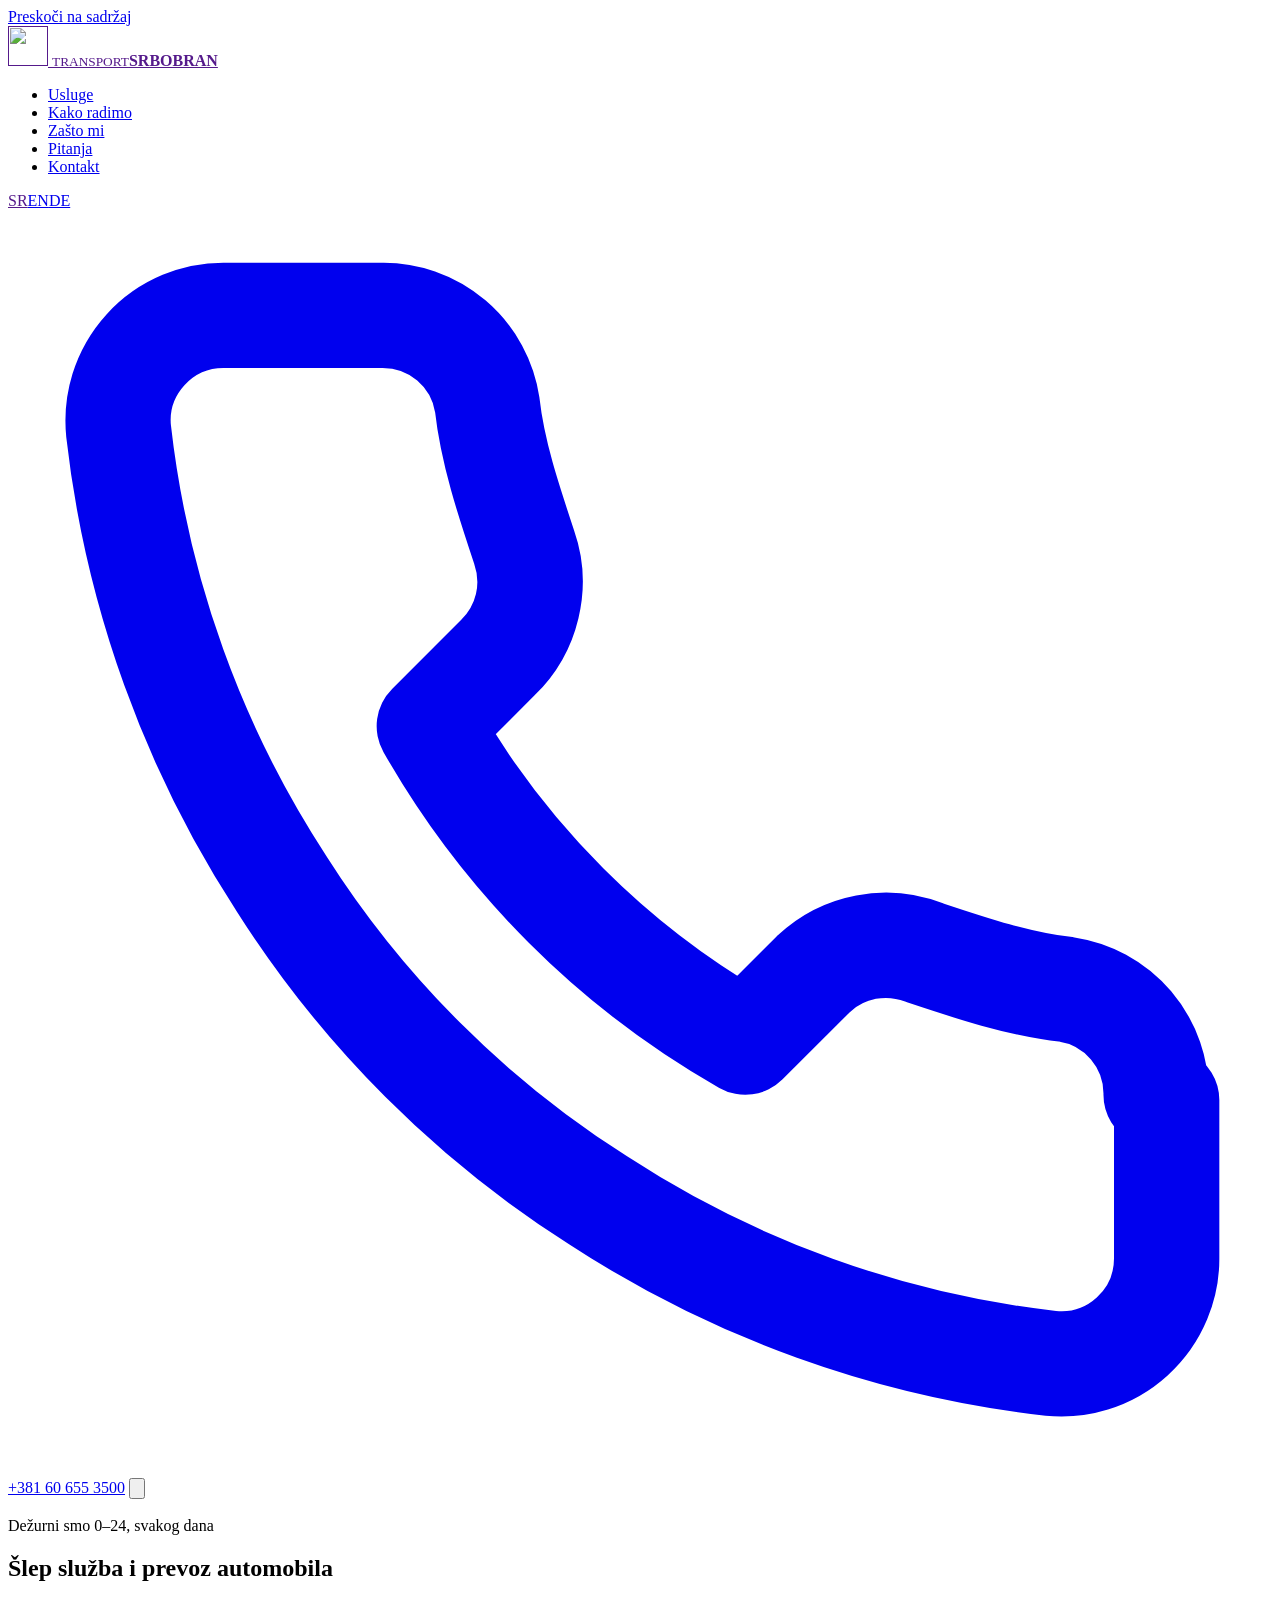
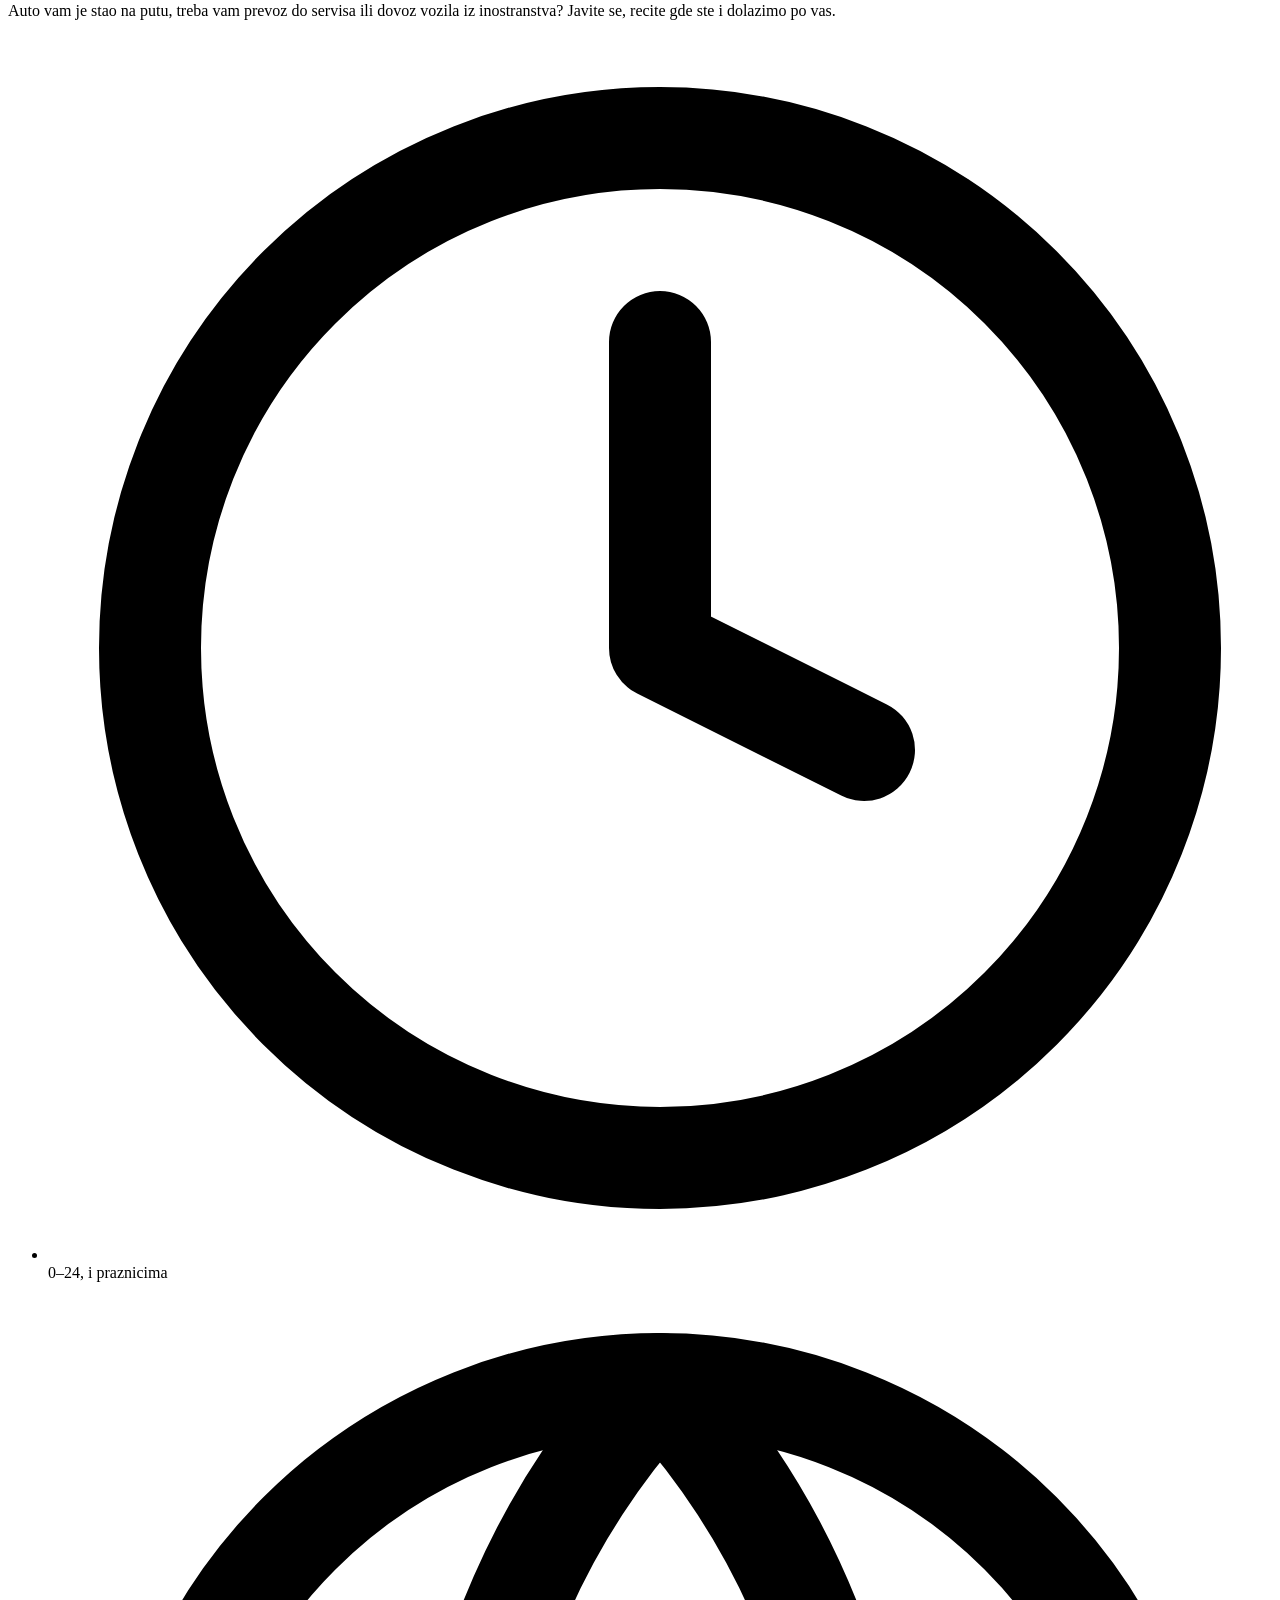
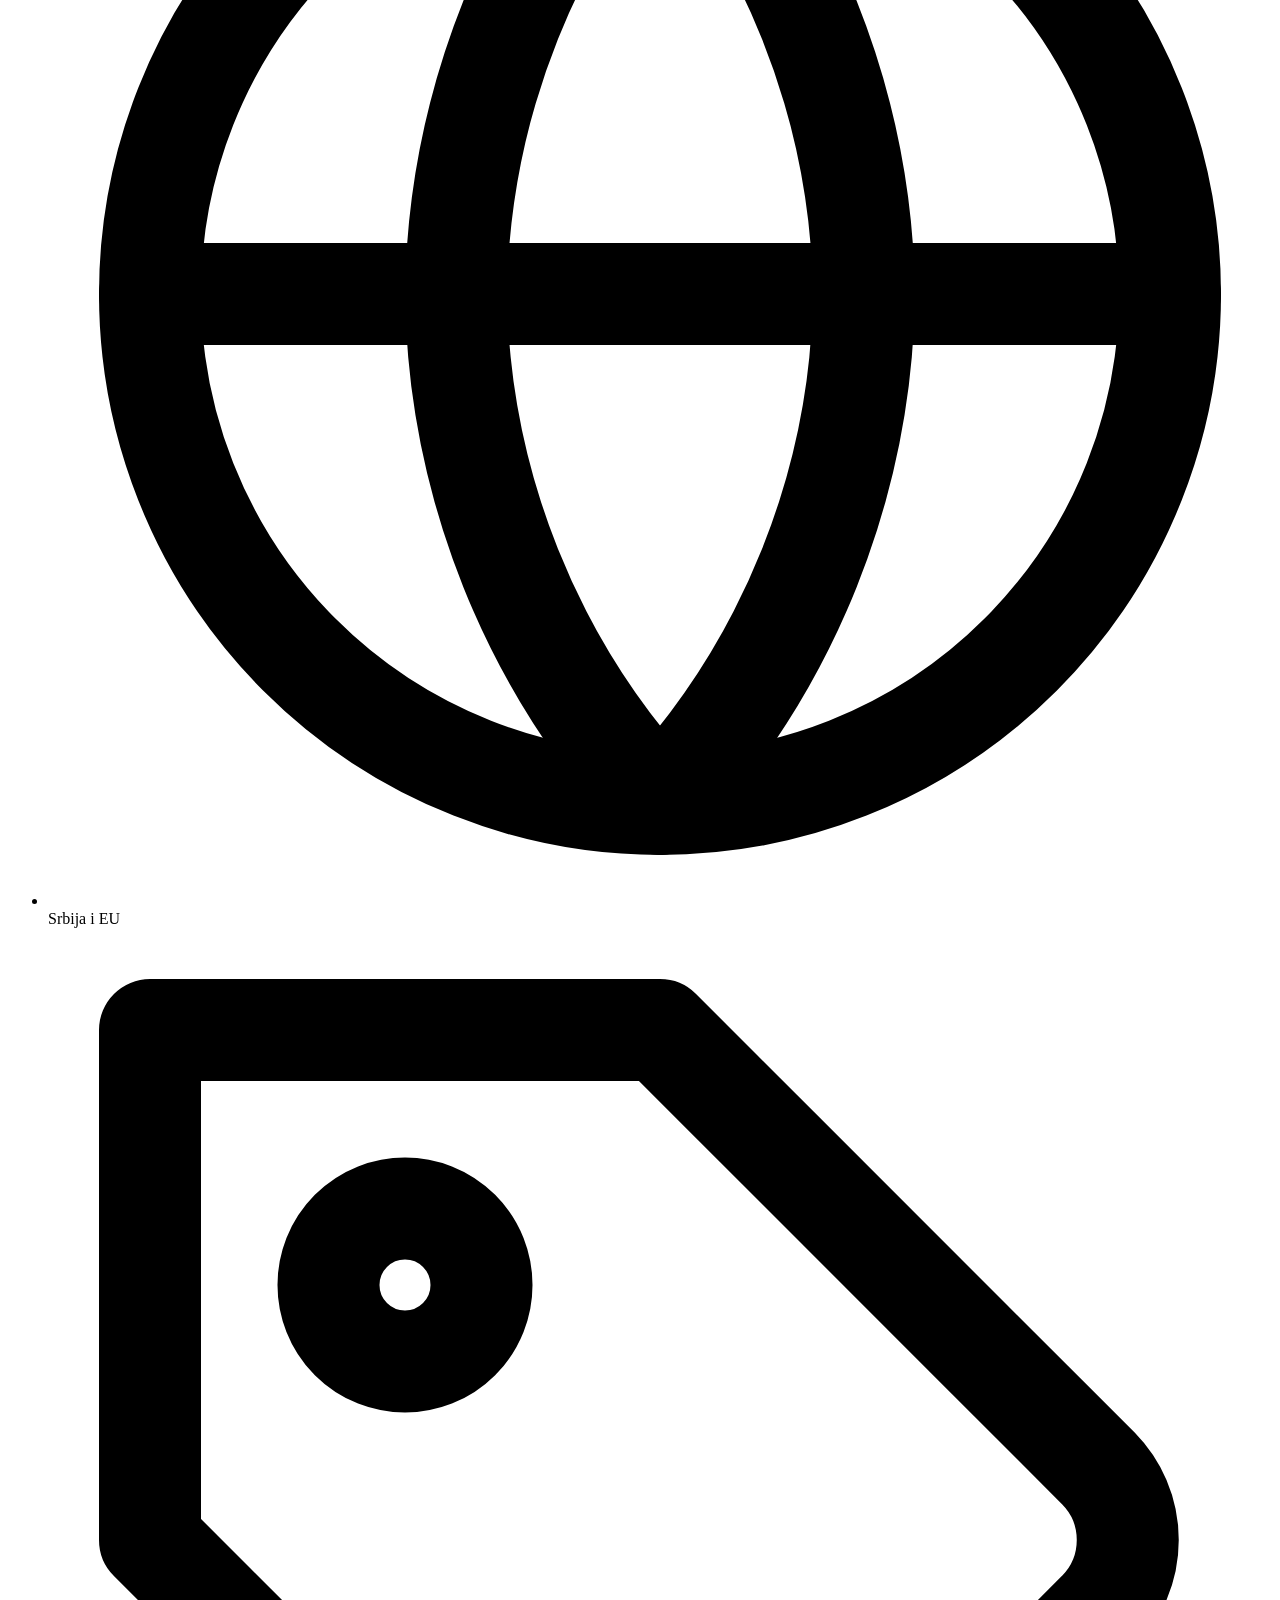
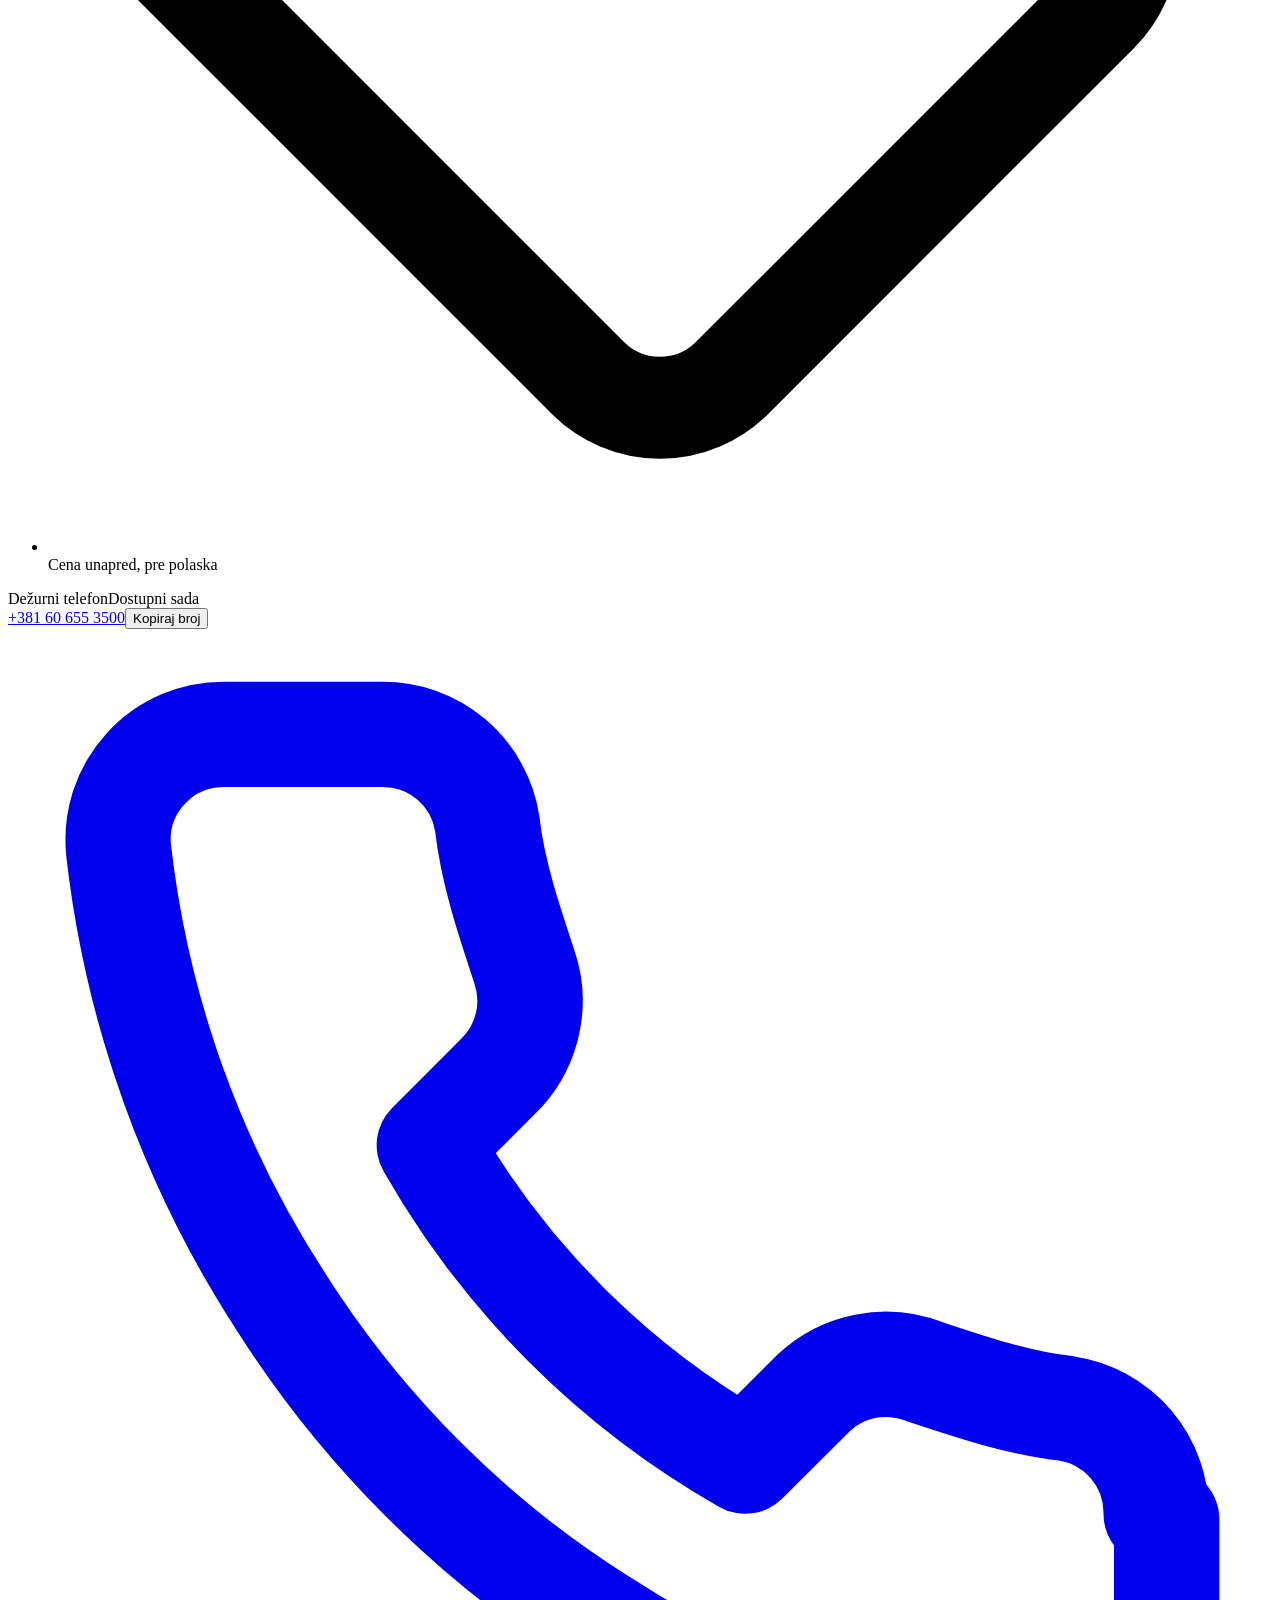
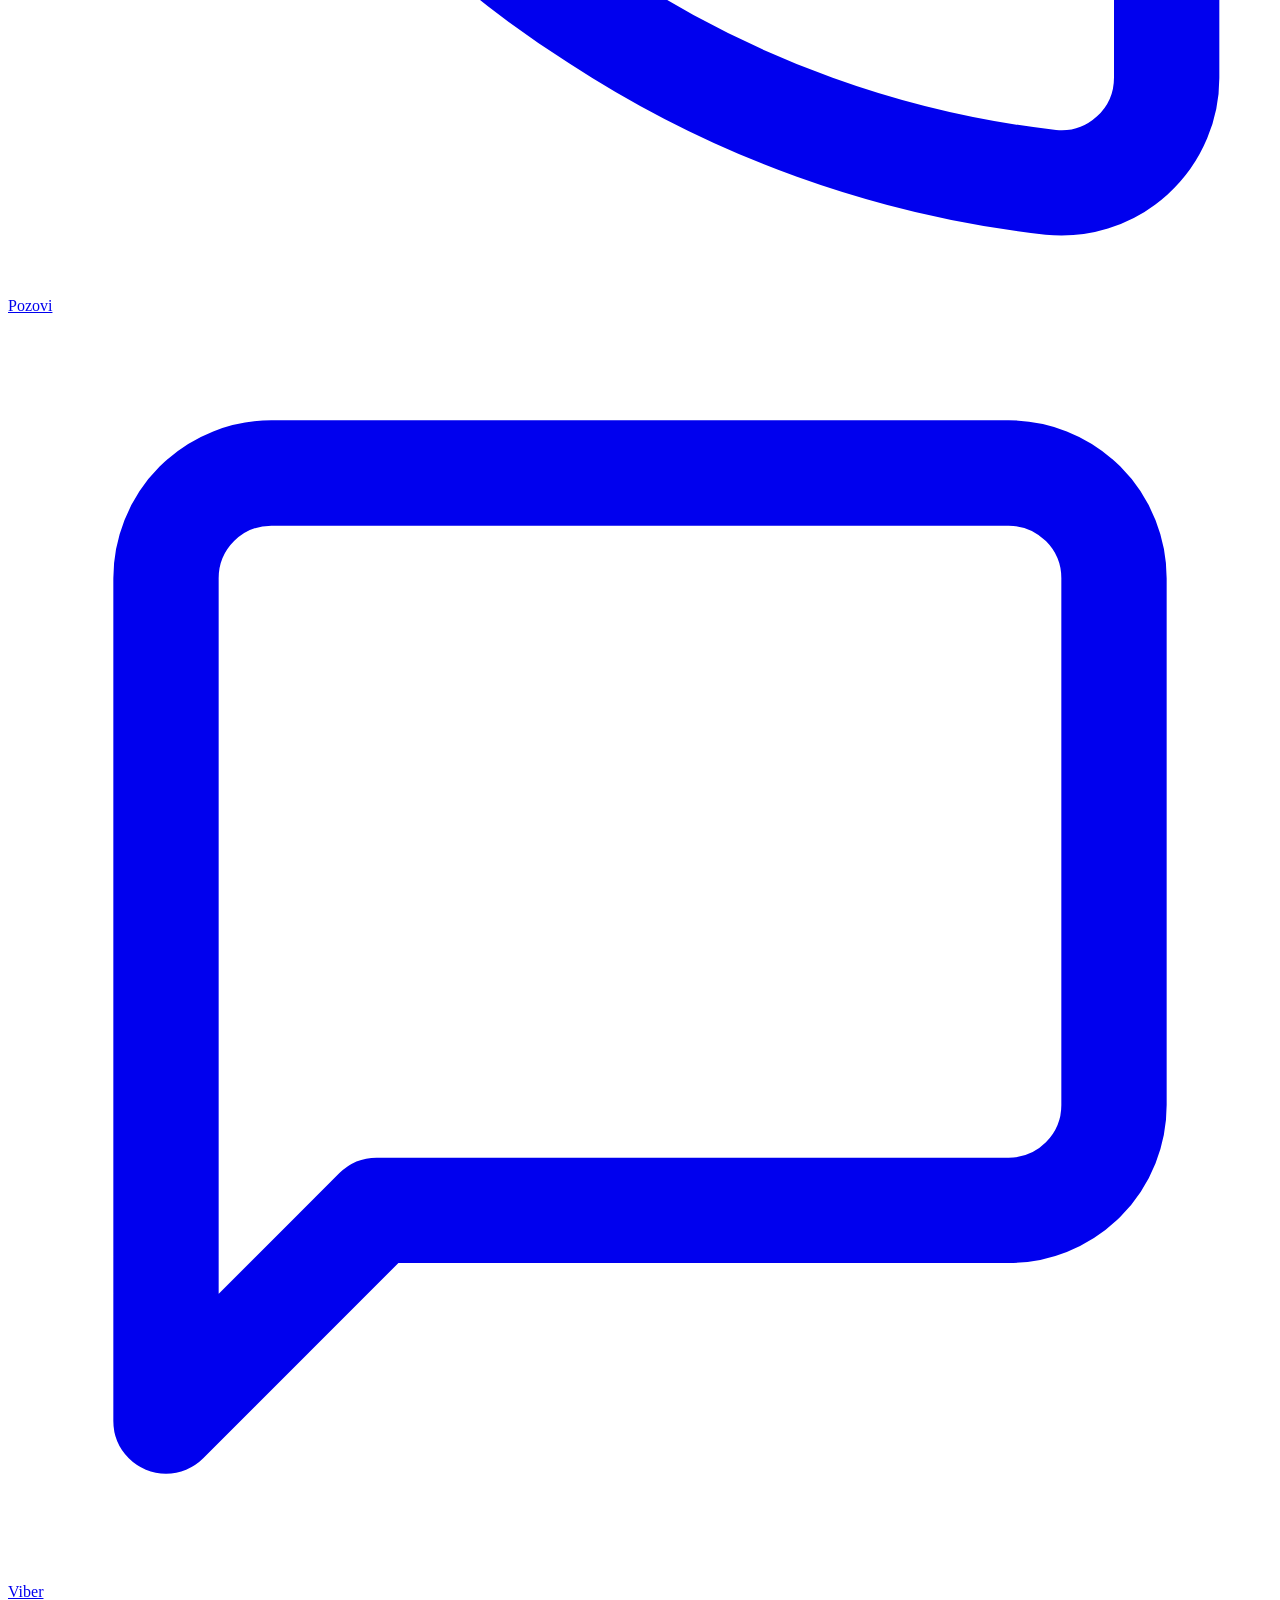
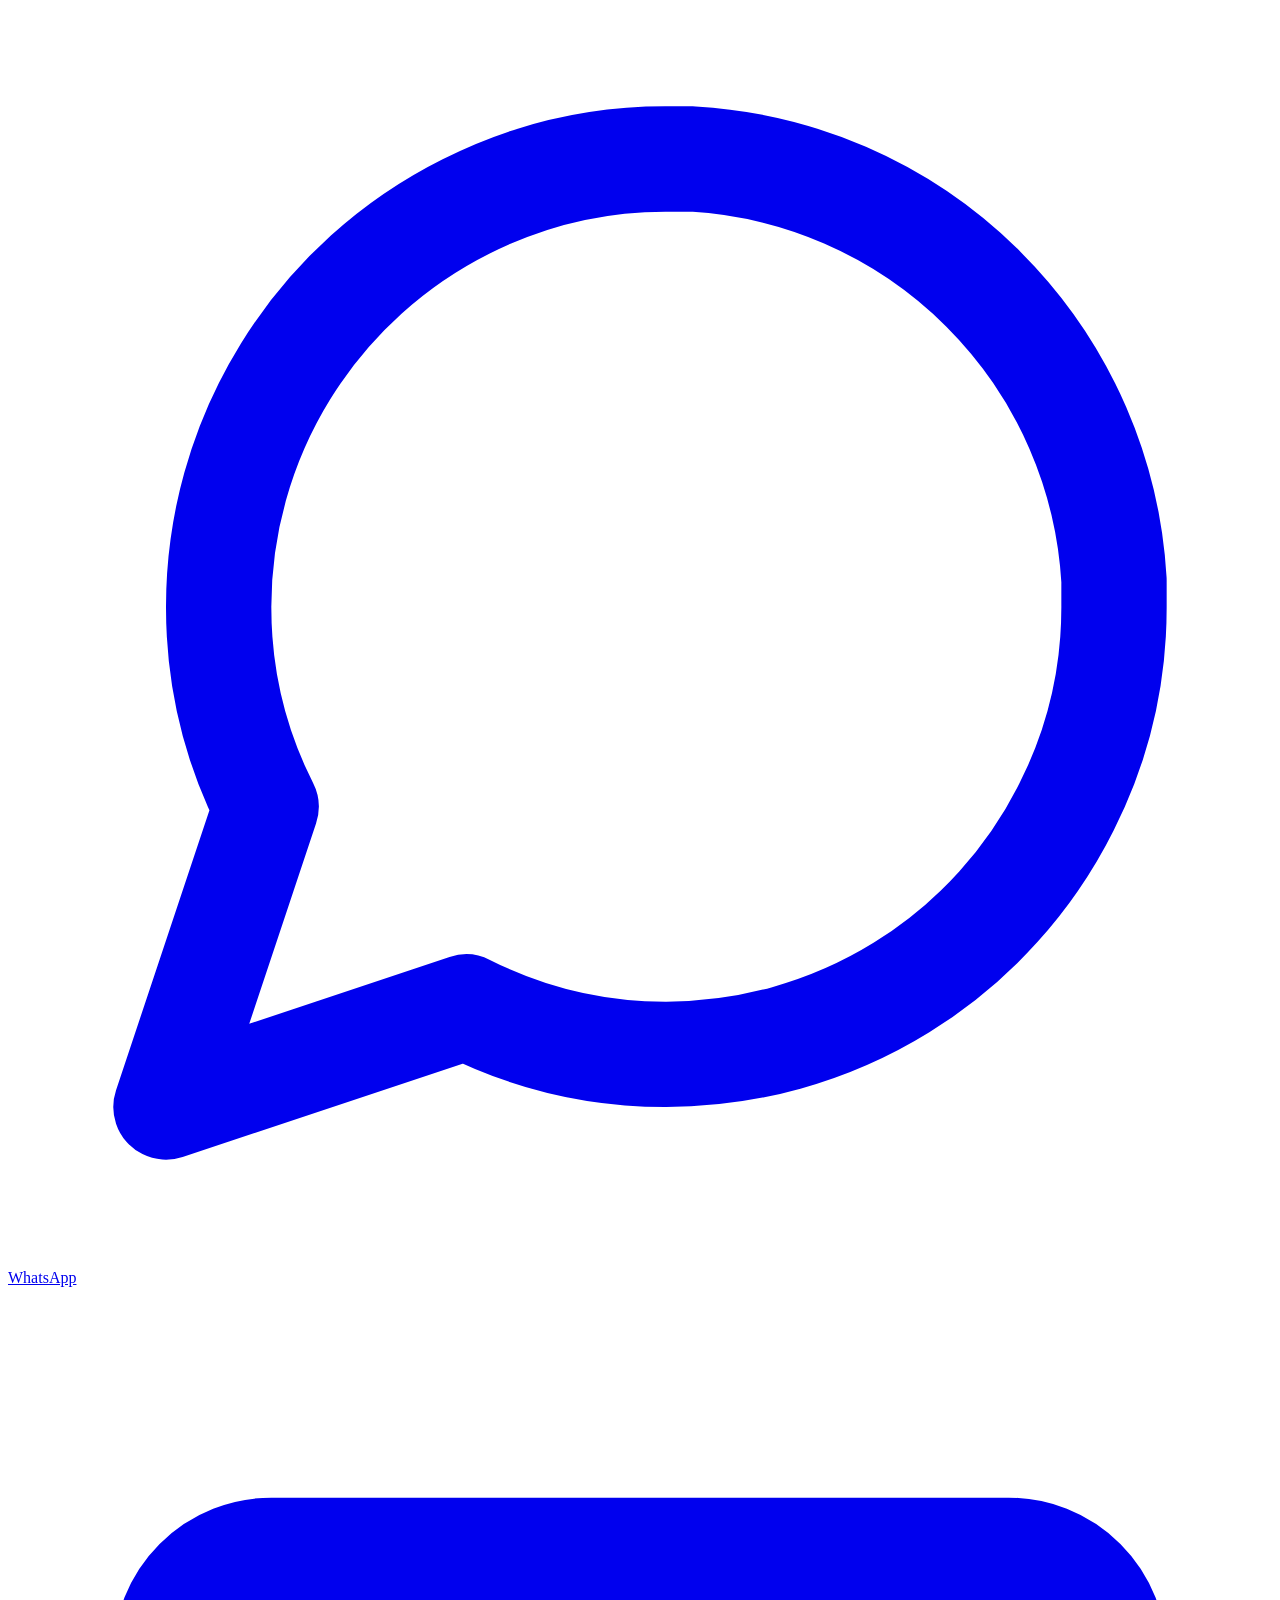
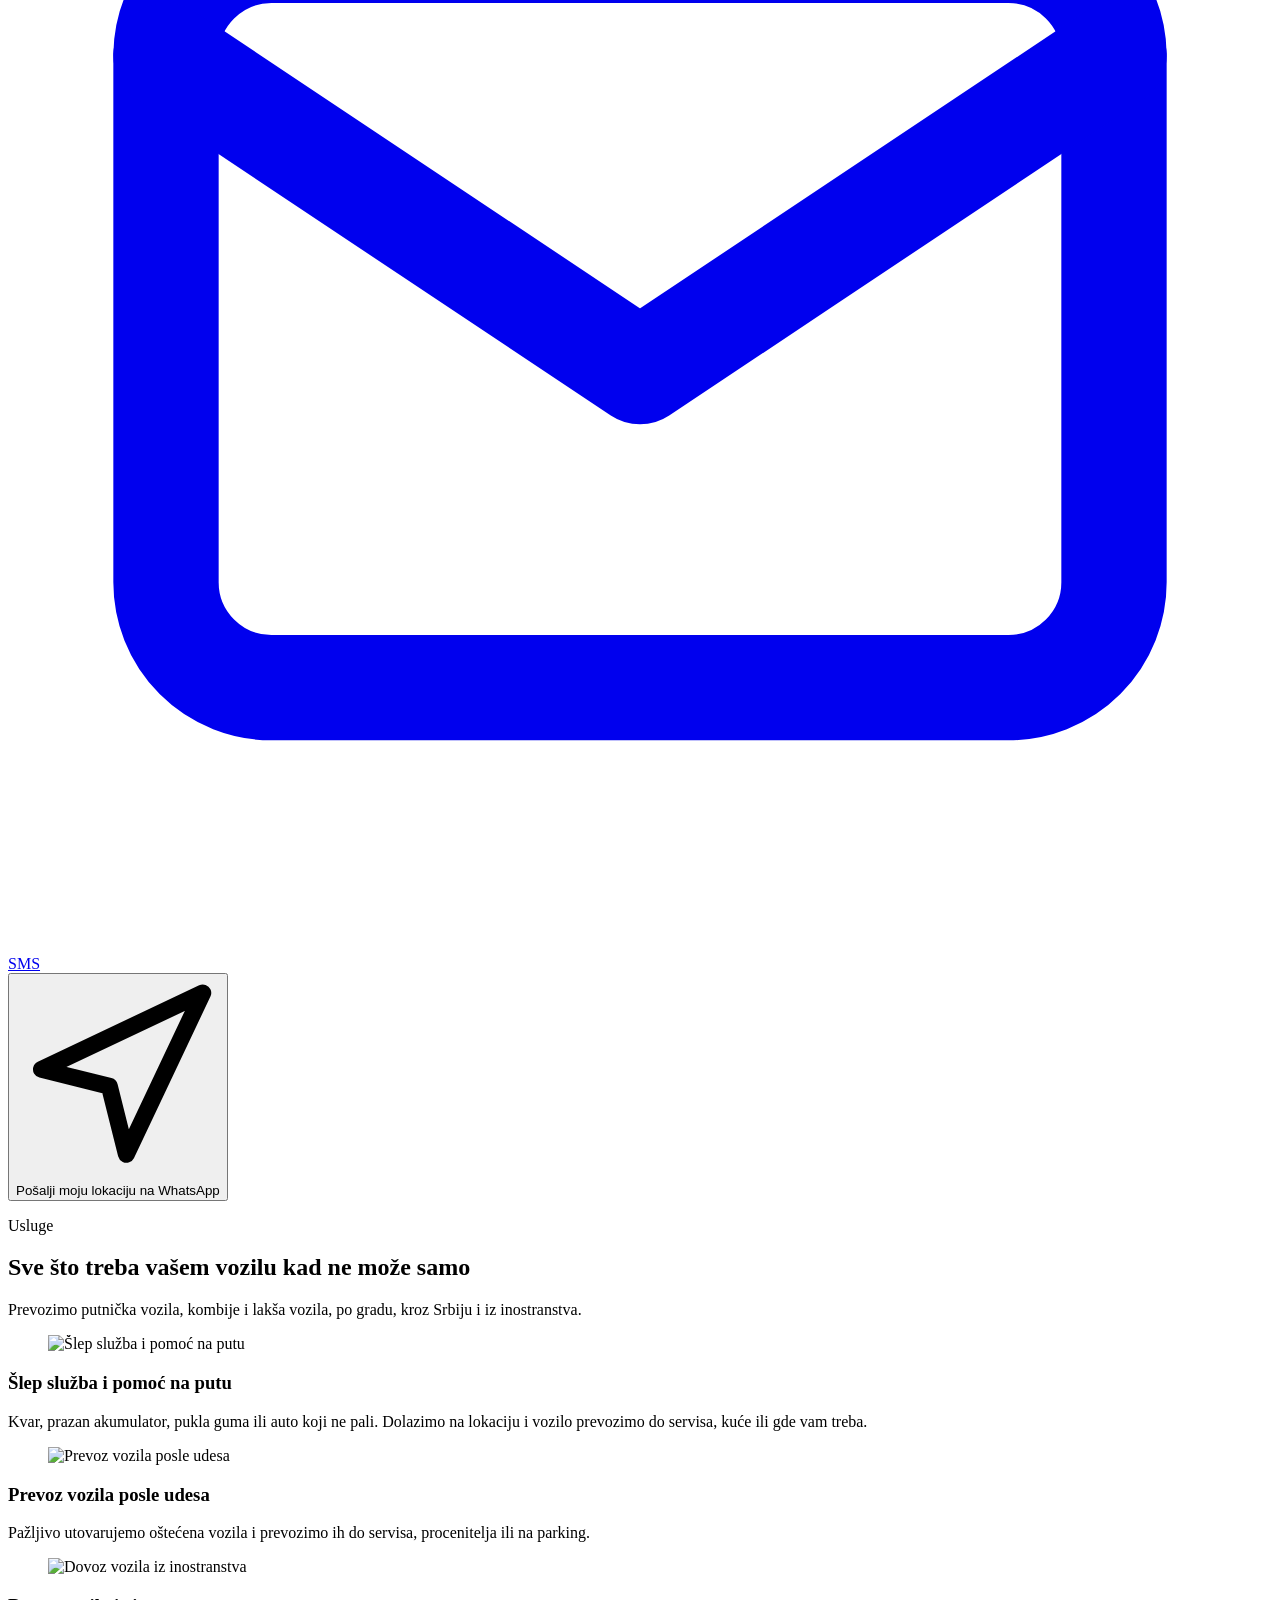
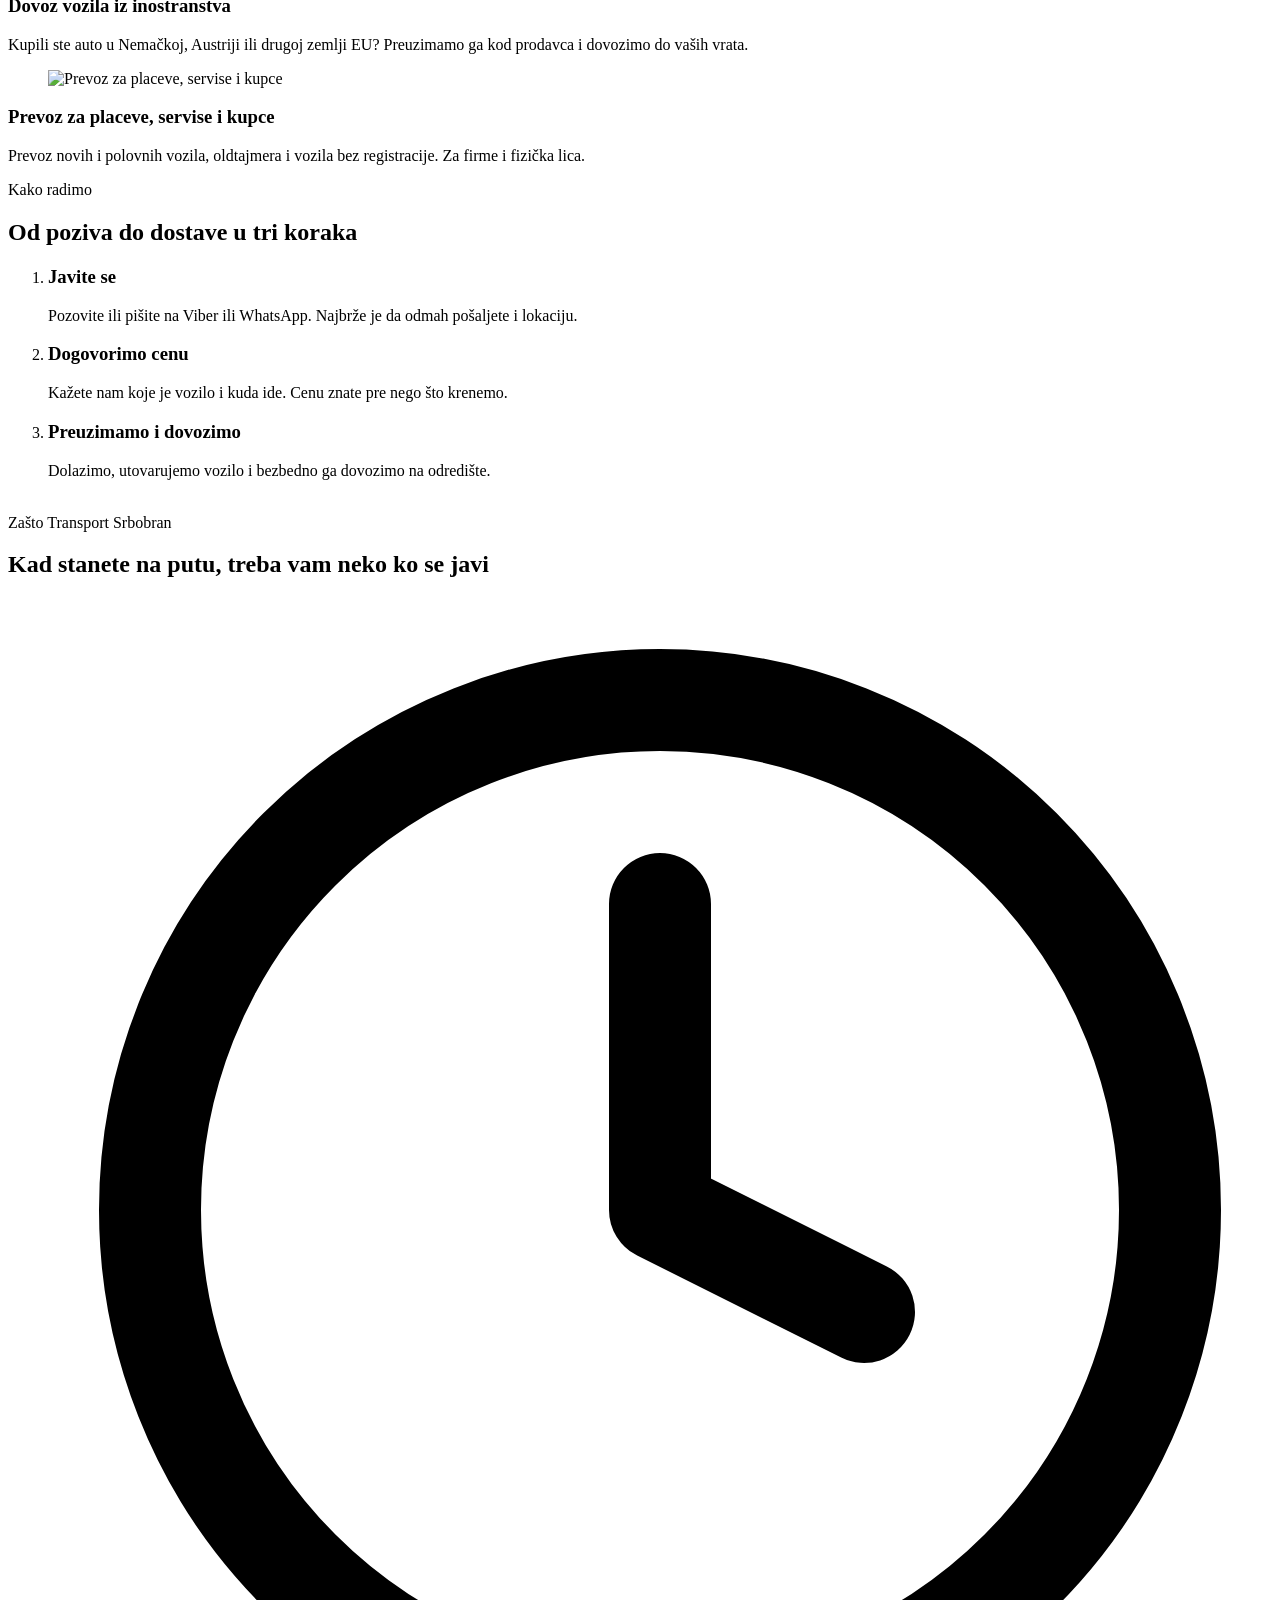
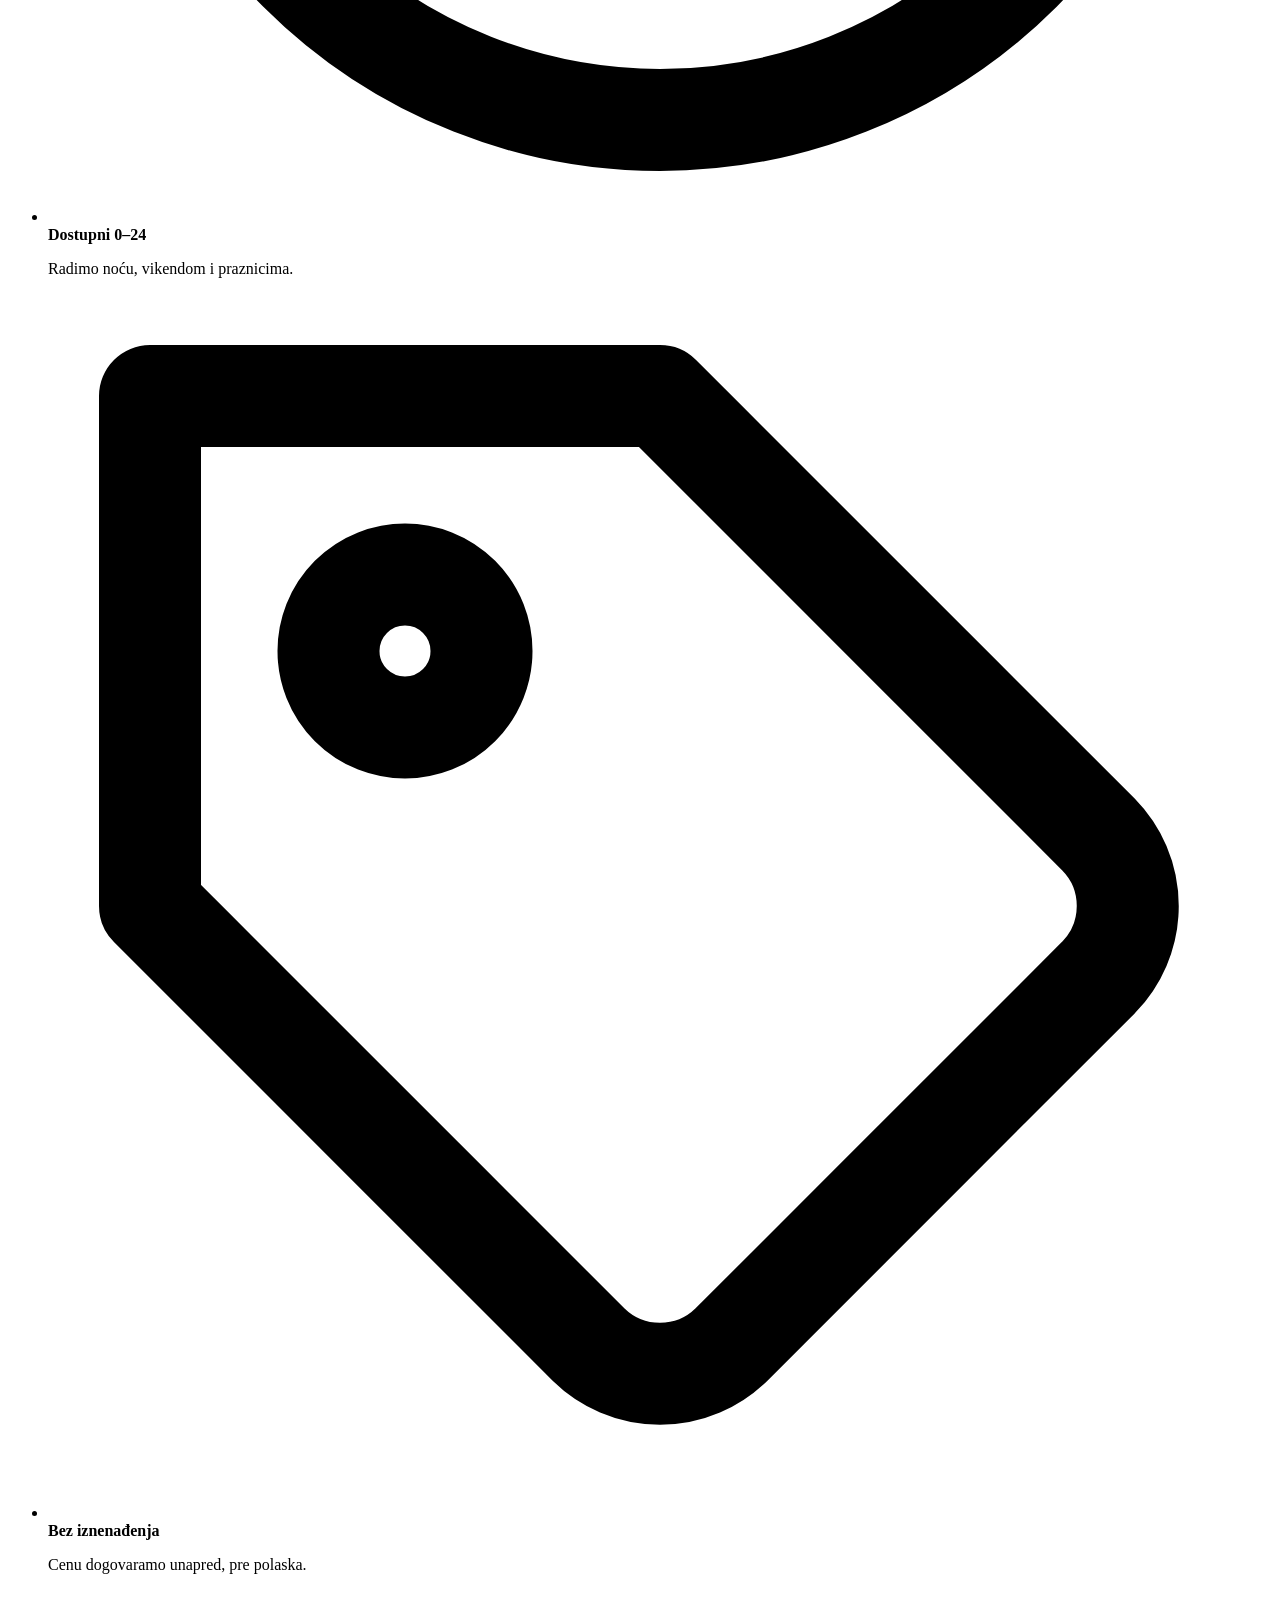
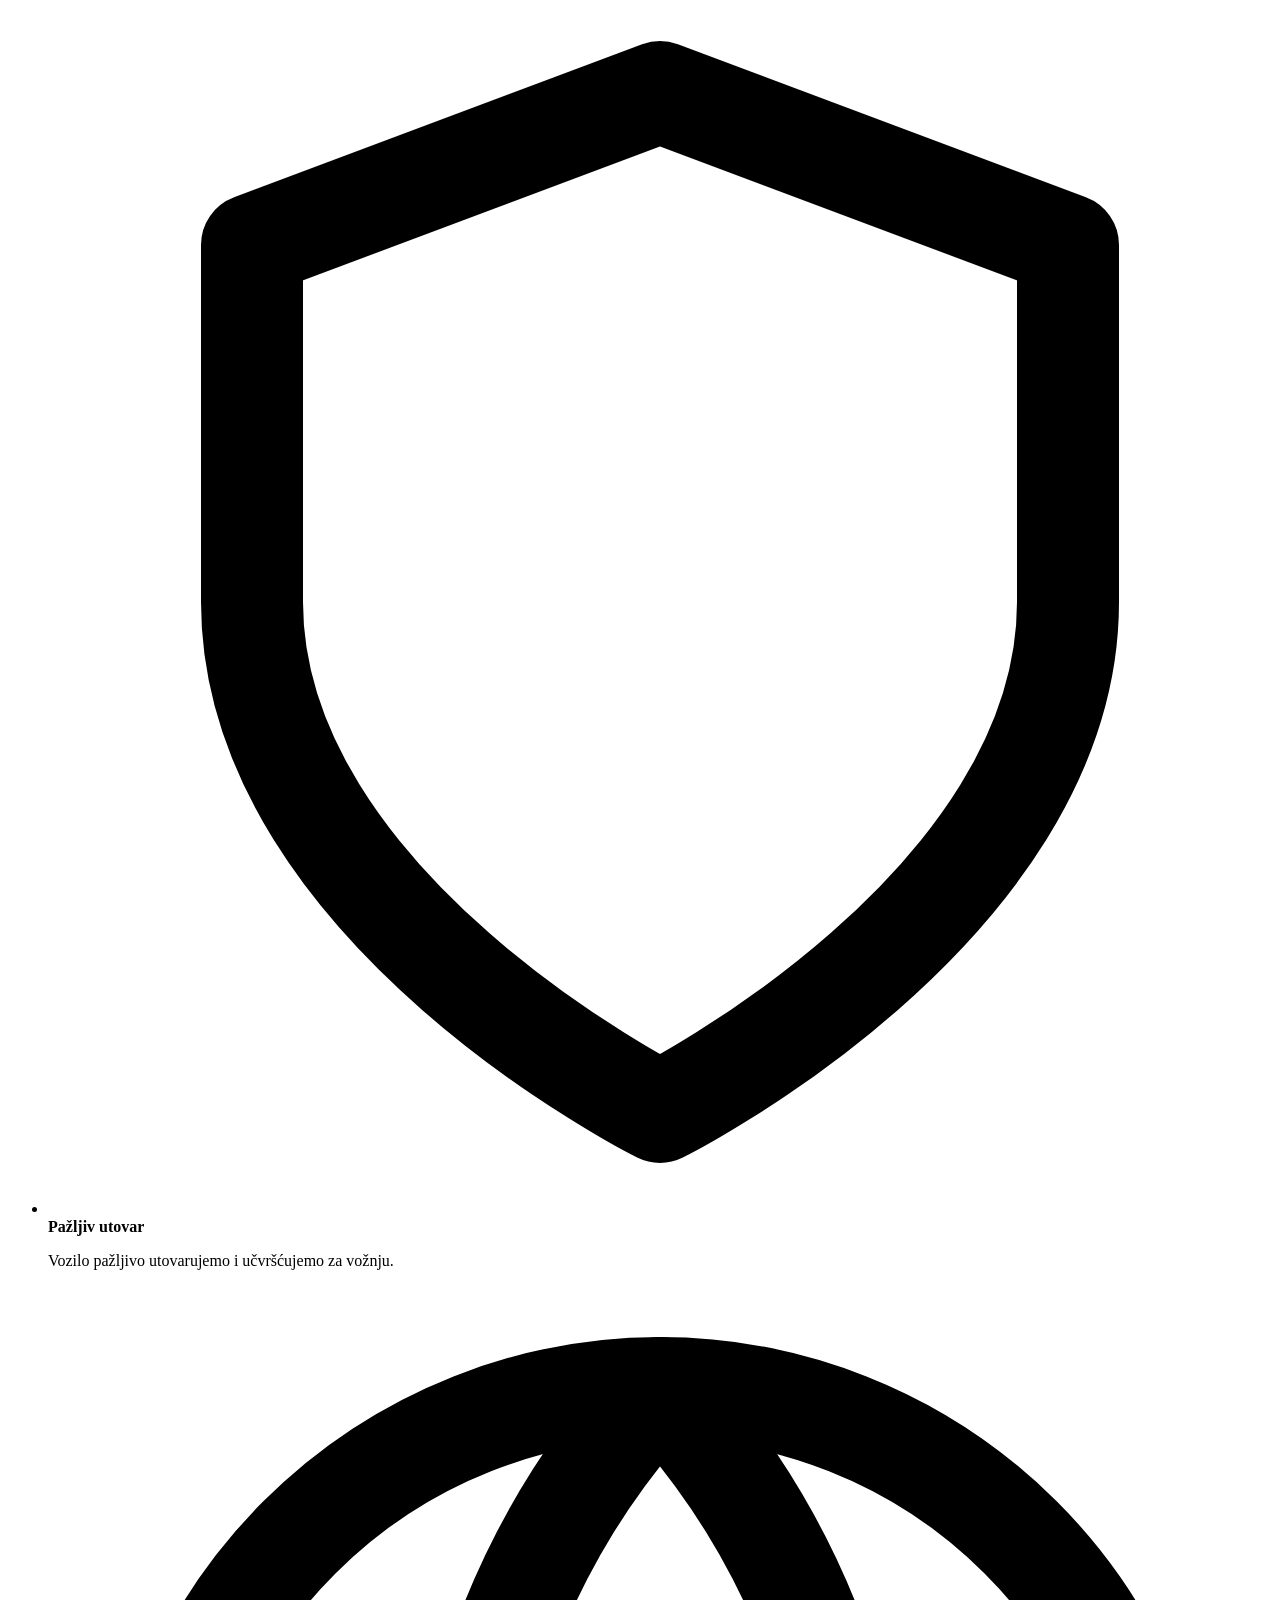
==== index.html @ 94c83d54 "Add files via upload" ====
<!doctype html>
<html lang="sr-Latn-RS">
<head>
<meta charset="utf-8">
<meta name="viewport" content="width=device-width, initial-scale=1, viewport-fit=cover">
<title>Šlep služba 0–24 Novi Sad i Srbobran | Prevoz automobila – Transport Srbobran</title>
<meta name="description" content="Šlep služba i prevoz automobila 0–24. Pomoć na putu, prevoz vozila u kvaru i posle udesa, dovoz vozila iz Nemačke i EU. Novi Sad, Vrbas, Bečej, Temerin i cela Vojvodina. ☎ +381 60 655 3500">
<link rel="canonical" href="https://psihotrot-tech.github.io/transport-srbobran/">
<link rel="alternate" hreflang="sr-RS" href="https://psihotrot-tech.github.io/transport-srbobran/">
<link rel="alternate" hreflang="en" href="https://psihotrot-tech.github.io/transport-srbobran/en/">
<link rel="alternate" hreflang="de" href="https://psihotrot-tech.github.io/transport-srbobran/de/">
<link rel="alternate" hreflang="x-default" href="https://psihotrot-tech.github.io/transport-srbobran/">
<meta name="robots" content="index, follow, max-image-preview:large">
<meta name="theme-color" content="#121820">
<meta name="geo.region" content="RS-VO">
<meta name="geo.placename" content="Srbobran, Novi Sad">
<meta name="geo.position" content="45.5477;19.7908">
<meta name="ICBM" content="45.5477, 19.7908">
<meta property="og:type" content="website">
<meta property="og:site_name" content="Transport Srbobran">
<meta property="og:locale" content="sr_RS">
<meta property="og:title" content="Šlep služba 0–24 Novi Sad i Srbobran | Prevoz automobila – Transport Srbobran">
<meta property="og:description" content="Šlep služba i prevoz automobila 0–24. Pomoć na putu, prevoz vozila u kvaru i posle udesa, dovoz vozila iz Nemačke i EU. Novi Sad, Vrbas, Bečej, Temerin i cela Vojvodina. ☎ +381 60 655 3500">
<meta property="og:url" content="https://psihotrot-tech.github.io/transport-srbobran/">
<meta property="og:image" content="https://images.unsplash.com/photo-1686966933735-305bd8fe0a77?auto=format&fit=crop&w=1200&q=70">
<meta name="twitter:card" content="summary_large_image">
<link rel="icon" href="assets/logo.svg" type="image/svg+xml">
<link rel="apple-touch-icon" href="assets/logo.svg">
<link rel="preconnect" href="https://images.unsplash.com" crossorigin>
<link rel="preconnect" href="https://fonts.googleapis.com">
<link rel="preconnect" href="https://fonts.gstatic.com" crossorigin>
<link rel="stylesheet" href="https://fonts.googleapis.com/css2?family=Archivo:wdth,wght@62..125,600..900&family=Figtree:wght@400;600;700;800&display=swap">
<link rel="stylesheet" href="assets/style.css">
<link rel="preload" as="image" href="https://images.unsplash.com/photo-1686966933735-305bd8fe0a77?auto=format&fit=crop&w=1600&q=70" imagesrcset="https://images.unsplash.com/photo-1686966933735-305bd8fe0a77?auto=format&fit=crop&w=640&q=70 640w, https://images.unsplash.com/photo-1686966933735-305bd8fe0a77?auto=format&fit=crop&w=1080&q=70 1080w, https://images.unsplash.com/photo-1686966933735-305bd8fe0a77?auto=format&fit=crop&w=1600&q=70 1600w" imagesizes="100vw">
<script type="application/ld+json">{"@context": "https://schema.org", "@type": "AutomotiveBusiness", "@id": "https://psihotrot-tech.github.io/transport-srbobran/#business", "name": "Transport Srbobran", "url": "https://psihotrot-tech.github.io/transport-srbobran/", "telephone": "+381606553500", "image": "https://images.unsplash.com/photo-1686966933735-305bd8fe0a77?auto=format&fit=crop&w=1200&q=70", "logo": "https://psihotrot-tech.github.io/transport-srbobran/assets/logo.svg", "description": "Šlep služba i prevoz automobila 0–24. Pomoć na putu, prevoz vozila u kvaru i posle udesa, dovoz vozila iz Nemačke i EU. Novi Sad, Vrbas, Bečej, Temerin i cela Vojvodina. ☎ +381 60 655 3500", "address": {"@type": "PostalAddress", "addressLocality": "Srbobran", "postalCode": "21480", "addressRegion": "Vojvodina", "addressCountry": "RS"}, "geo": {"@type": "GeoCoordinates", "latitude": 45.5477, "longitude": 19.7908}, "openingHoursSpecification": [{"@type": "OpeningHoursSpecification", "dayOfWeek": ["Monday", "Tuesday", "Wednesday", "Thursday", "Friday", "Saturday", "Sunday"], "opens": "00:00", "closes": "23:59"}], "areaServed": [{"@type": "GeoCircle", "geoMidpoint": {"@type": "GeoCoordinates", "latitude": 45.2671, "longitude": 19.8335}, "geoRadius": "100000"}, {"@type": "City", "name": "Novi Sad"}, {"@type": "City", "name": "Srbobran"}, {"@type": "City", "name": "Vrbas"}, {"@type": "City", "name": "Bečej"}, {"@type": "City", "name": "Temerin"}, {"@type": "City", "name": "Kula"}, {"@type": "City", "name": "Zrenjanin"}, {"@type": "City", "name": "Bačka Palanka"}, {"@type": "City", "name": "Inđija"}, {"@type": "City", "name": "Sremska Mitrovica"}], "availableLanguage": ["sr", "en", "de"], "hasOfferCatalog": {"@type": "OfferCatalog", "name": "Usluge", "itemListElement": [{"@type": "Offer", "itemOffered": {"@type": "Service", "name": "Šlep služba i pomoć na putu"}}, {"@type": "Offer", "itemOffered": {"@type": "Service", "name": "Prevoz vozila posle udesa"}}, {"@type": "Offer", "itemOffered": {"@type": "Service", "name": "Dovoz vozila iz inostranstva"}}, {"@type": "Offer", "itemOffered": {"@type": "Service", "name": "Prevoz za placeve, servise i kupce"}}]}, "contactPoint": {"@type": "ContactPoint", "telephone": "+381606553500", "contactType": "customer service", "availableLanguage": ["sr", "en", "de"], "hoursAvailable": "Mo-Su 00:00-23:59"}}</script>
<script type="application/ld+json">{"@context": "https://schema.org", "@type": "FAQPage", "mainEntity": [{"@type": "Question", "name": "Koliko brzo možete da dođete?", "acceptedAnswer": {"@type": "Answer", "text": "Zavisi od toga gde se nalazite i koliko je saobraćaja. Pozovite nas i pošaljite lokaciju, pa ćete odmah dobiti procenu vremena dolaska."}}, {"@type": "Question", "name": "Kolika je cena šlepanja?", "acceptedAnswer": {"@type": "Answer", "text": "Cena zavisi od udaljenosti, vrste vozila i stanja u kom se nalazi. Cenu dobijate na upit i znate je pre nego što krenemo, bez naknadnih troškova."}}, {"@type": "Question", "name": "Da li radite noću, vikendom i praznicima?", "acceptedAnswer": {"@type": "Answer", "text": "Da. Šlep služba radi 0–24, svakog dana u godini."}}, {"@type": "Question", "name": "Da li dovozite vozila iz Nemačke i drugih zemalja?", "acceptedAnswer": {"@type": "Answer", "text": "Da. Preuzimamo vozilo kod prodavca u inostranstvu i dovozimo ga na adresu koju odredite. Javite se sa podacima o vozilu i lokaciji za ponudu."}}, {"@type": "Question", "name": "Šta treba da pripremim kad pozovem?", "acceptedAnswer": {"@type": "Answer", "text": "Tačnu lokaciju, marku i model vozila, da li se točkovi okreću i da li imate ključ. Ako je moguće, pošaljite i fotografiju vozila preko Vibera ili WhatsApp-a."}}]}</script>
</head>
<body>
<a class="skip" href="#main">Preskoči na sadržaj</a>
<header class="site-header">
 <div class="wrap nav">
  <a class="brand" href="" aria-label="Transport Srbobran">
   <img src="assets/logo.svg" alt="" width="40" height="40">
   <span class="brand-txt"><small>TRANSPORT</small><strong>SRBOBRAN</strong></span>
  </a>
  <ul class="menu" id="menu"><li><a href="#usluge">Usluge</a></li><li><a href="#kako">Kako radimo</a></li><li><a href="#zasto">Zašto mi</a></li><li><a href="#pitanja">Pitanja</a></li><li><a href="#kontakt">Kontakt</a></li></ul>
  <nav class="langs" aria-label="Jezik"><a href="" hreflang="sr-Latn-RS" aria-current="true">SR</a><a href="en/" hreflang="en" aria-current="false">EN</a><a href="de/" hreflang="de" aria-current="false">DE</a></nav>
  <a class="nav-call" href="tel:+381606553500"><svg viewBox="0 0 24 24" fill="none" stroke="currentColor" stroke-width="2" stroke-linecap="round" stroke-linejoin="round" aria-hidden="true"><path d="M22 16.9v3a2 2 0 0 1-2.2 2 19.8 19.8 0 0 1-8.6-3.1 19.5 19.5 0 0 1-6-6A19.8 19.8 0 0 1 2.1 4.2 2 2 0 0 1 4.1 2h3a2 2 0 0 1 2 1.7c.1.9.4 1.8.7 2.7a2 2 0 0 1-.5 2.1L8 9.8a16 16 0 0 0 6 6l1.3-1.3a2 2 0 0 1 2.1-.4c.9.3 1.8.6 2.7.7a2 2 0 0 1 1.7 2z"/></svg>+381 60 655 3500</a>
  <button class="burger" aria-expanded="false" aria-controls="menu" aria-label="Meni"><svg viewBox="0 0 24 24" fill="none" stroke="currentColor" stroke-width="2" stroke-linecap="round" stroke-linejoin="round" aria-hidden="true"><path d="M3 6h18M3 12h18M3 18h18"/></svg></button>
 </div>
</header>
<main id="main">
<section class="hero" style="padding:0">
 <div class="hero-bg"><img src="https://images.unsplash.com/photo-1686966933735-305bd8fe0a77?auto=format&fit=crop&w=1600&q=70" srcset="https://images.unsplash.com/photo-1686966933735-305bd8fe0a77?auto=format&fit=crop&w=640&q=70 640w, https://images.unsplash.com/photo-1686966933735-305bd8fe0a77?auto=format&fit=crop&w=1080&q=70 1080w, https://images.unsplash.com/photo-1686966933735-305bd8fe0a77?auto=format&fit=crop&w=1600&q=70 1600w" sizes="100vw" alt="" fetchpriority="high"></div>
 <div class="wrap hero-inner">
  <div class="hero-copy reveal">
   <span class="eyebrow"><i class="pulse"></i>Dežurni smo 0–24, svakog dana</span>
   <h1>Šlep služba i <span class="hl">prevoz automobila</span></h1>
   <p class="lead">Auto vam je stao na putu, treba vam prevoz do servisa ili dovoz vozila iz inostranstva? Javite se, recite gde ste i dolazimo po vas.</p>
   <ul class="facts"><li><svg viewBox="0 0 24 24" fill="none" stroke="currentColor" stroke-width="2" stroke-linecap="round" stroke-linejoin="round" aria-hidden="true"><circle cx="12" cy="12" r="10"/><path d="M12 6v6l4 2"/></svg>0–24, i praznicima</li><li><svg viewBox="0 0 24 24" fill="none" stroke="currentColor" stroke-width="2" stroke-linecap="round" stroke-linejoin="round" aria-hidden="true"><circle cx="12" cy="12" r="10"/><path d="M2 12h20M12 2a15 15 0 0 1 4 10 15 15 0 0 1-4 10 15 15 0 0 1-4-10 15 15 0 0 1 4-10z"/></svg>Srbija i EU</li><li><svg viewBox="0 0 24 24" fill="none" stroke="currentColor" stroke-width="2" stroke-linecap="round" stroke-linejoin="round" aria-hidden="true"><path d="M20.6 13.4 13.4 20.6a2 2 0 0 1-2.8 0L2 12V2h10l8.6 8.6a2 2 0 0 1 0 2.8z"/><circle cx="7" cy="7" r="1.5"/></svg>Cena unapred, pre polaska</li></ul>
  </div>
  <div class="dispatch reveal d2">
 <div class="dispatch-head"><span>Dežurni telefon</span><span class="status"><i></i>Dostupni sada</span></div>
 <div class="num-row"><a class="num" href="tel:+381606553500">+381 60 655 3500</a><button class="copy" type="button" data-copy="+381606553500" data-done="Kopirano ✓">Kopiraj broj</button></div>
 <div class="channels">
 <a class="btn btn-call" href="tel:+381606553500"><svg viewBox="0 0 24 24" fill="none" stroke="currentColor" stroke-width="2" stroke-linecap="round" stroke-linejoin="round" aria-hidden="true"><path d="M22 16.9v3a2 2 0 0 1-2.2 2 19.8 19.8 0 0 1-8.6-3.1 19.5 19.5 0 0 1-6-6A19.8 19.8 0 0 1 2.1 4.2 2 2 0 0 1 4.1 2h3a2 2 0 0 1 2 1.7c.1.9.4 1.8.7 2.7a2 2 0 0 1-.5 2.1L8 9.8a16 16 0 0 0 6 6l1.3-1.3a2 2 0 0 1 2.1-.4c.9.3 1.8.6 2.7.7a2 2 0 0 1 1.7 2z"/></svg>Pozovi</a>
 <a class="btn btn-viber" href="viber://chat?number=%2B381606553500"><svg viewBox="0 0 24 24" fill="none" stroke="currentColor" stroke-width="2" stroke-linecap="round" stroke-linejoin="round" aria-hidden="true"><path d="M21 15a2 2 0 0 1-2 2H7l-4 4V5a2 2 0 0 1 2-2h14a2 2 0 0 1 2 2z"/></svg>Viber</a>
 <a class="btn btn-wa" href="https://wa.me/381606553500" target="_blank" rel="noopener"><svg viewBox="0 0 24 24" fill="none" stroke="currentColor" stroke-width="2" stroke-linecap="round" stroke-linejoin="round" aria-hidden="true"><path d="M21 11.5a8.4 8.4 0 0 1-.9 3.8 8.5 8.5 0 0 1-7.6 4.7 8.4 8.4 0 0 1-3.8-.9L3 21l1.9-5.7a8.4 8.4 0 0 1-.9-3.8 8.5 8.5 0 0 1 4.7-7.6 8.4 8.4 0 0 1 3.8-.9h.5a8.5 8.5 0 0 1 8 8v.5z"/></svg>WhatsApp</a>
 <a class="btn btn-sms" href="sms:+381606553500"><svg viewBox="0 0 24 24" fill="none" stroke="currentColor" stroke-width="2" stroke-linecap="round" stroke-linejoin="round" aria-hidden="true"><rect x="3" y="5" width="18" height="14" rx="2"/><path d="m3 7 9 6 9-6"/></svg>SMS</a>
</div>
 <button class="loc-btn" type="button" data-locate data-note="loc-note-hero" data-msg="Zdravo, treba mi šlep. Moja lokacija:" data-wait="Tražim lokaciju…" data-err="Lokacija nije dostupna. Pozovite nas ili pošaljite lokaciju ručno iz Google mapa."><svg viewBox="0 0 24 24" fill="none" stroke="currentColor" stroke-width="2" stroke-linecap="round" stroke-linejoin="round" aria-hidden="true"><path d="M3 11l19-9-9 19-2-8-8-2z"/></svg>Pošalji moju lokaciju na WhatsApp</button>
 <p class="loc-note" id="loc-note-hero" aria-live="polite"></p>
</div>
 </div>
</section>
<section id="usluge">
 <div class="wrap">
  <div class="sec-head"><span class="eyebrow">Usluge</span><h2>Sve što treba vašem vozilu kad ne može samo</h2><p class="lead">Prevozimo putnička vozila, kombije i lakša vozila, po gradu, kroz Srbiju i iz inostranstva.</p></div>
  <div class="services"><article class="svc">
 <figure><img src="https://images.unsplash.com/photo-1730514784243-f0e7f09c9f50?auto=format&fit=crop&w=800&q=70" srcset="https://images.unsplash.com/photo-1730514784243-f0e7f09c9f50?auto=format&fit=crop&w=480&q=70 480w, https://images.unsplash.com/photo-1730514784243-f0e7f09c9f50?auto=format&fit=crop&w=800&q=70 800w" sizes="(max-width:560px) 100vw, (max-width:1050px) 50vw, 25vw" alt="Šlep služba i pomoć na putu" loading="lazy" width="800" height="600"></figure>
 <div class="svc-body"><h3>Šlep služba i pomoć na putu</h3><p>Kvar, prazan akumulator, pukla guma ili auto koji ne pali. Dolazimo na lokaciju i vozilo prevozimo do servisa, kuće ili gde vam treba.</p></div>
</article><article class="svc">
 <figure><img src="https://images.unsplash.com/photo-1730514785075-b065c757b653?auto=format&fit=crop&w=800&q=70" srcset="https://images.unsplash.com/photo-1730514785075-b065c757b653?auto=format&fit=crop&w=480&q=70 480w, https://images.unsplash.com/photo-1730514785075-b065c757b653?auto=format&fit=crop&w=800&q=70 800w" sizes="(max-width:560px) 100vw, (max-width:1050px) 50vw, 25vw" alt="Prevoz vozila posle udesa" loading="lazy" width="800" height="600"></figure>
 <div class="svc-body"><h3>Prevoz vozila posle udesa</h3><p>Pažljivo utovarujemo oštećena vozila i prevozimo ih do servisa, procenitelja ili na parking.</p></div>
</article><article class="svc">
 <figure><img src="https://images.unsplash.com/photo-1761917904658-2a9ecb84a169?auto=format&fit=crop&w=800&q=70" srcset="https://images.unsplash.com/photo-1761917904658-2a9ecb84a169?auto=format&fit=crop&w=480&q=70 480w, https://images.unsplash.com/photo-1761917904658-2a9ecb84a169?auto=format&fit=crop&w=800&q=70 800w" sizes="(max-width:560px) 100vw, (max-width:1050px) 50vw, 25vw" alt="Dovoz vozila iz inostranstva" loading="lazy" width="800" height="600"></figure>
 <div class="svc-body"><h3>Dovoz vozila iz inostranstva</h3><p>Kupili ste auto u Nemačkoj, Austriji ili drugoj zemlji EU? Preuzimamo ga kod prodavca i dovozimo do vaših vrata.</p></div>
</article><article class="svc">
 <figure><img src="https://images.unsplash.com/photo-1764200458388-65c4b0c19a95?auto=format&fit=crop&w=800&q=70" srcset="https://images.unsplash.com/photo-1764200458388-65c4b0c19a95?auto=format&fit=crop&w=480&q=70 480w, https://images.unsplash.com/photo-1764200458388-65c4b0c19a95?auto=format&fit=crop&w=800&q=70 800w" sizes="(max-width:560px) 100vw, (max-width:1050px) 50vw, 25vw" alt="Prevoz za placeve, servise i kupce" loading="lazy" width="800" height="600"></figure>
 <div class="svc-body"><h3>Prevoz za placeve, servise i kupce</h3><p>Prevoz novih i polovnih vozila, oldtajmera i vozila bez registracije. Za firme i fizička lica.</p></div>
</article></div>
 </div>
</section>
<section id="kako" class="steps-sec">
 <div class="wrap">
  <div class="sec-head"><span class="eyebrow">Kako radimo</span><h2>Od poziva do dostave u tri koraka</h2></div>
  <ol class="steps"><li><h3>Javite se</h3><p>Pozovite ili pišite na Viber ili WhatsApp. Najbrže je da odmah pošaljete i lokaciju.</p></li><li><h3>Dogovorimo cenu</h3><p>Kažete nam koje je vozilo i kuda ide. Cenu znate pre nego što krenemo.</p></li><li><h3>Preuzimamo i dovozimo</h3><p>Dolazimo, utovarujemo vozilo i bezbedno ga dovozimo na odredište.</p></li></ol>
 </div>
</section>
<section id="zasto" class="why">
 <div class="why-grid">
  <div class="why-img"><img src="https://images.unsplash.com/photo-1738101996177-13110d20a973?auto=format&fit=crop&w=1200&q=70" srcset="https://images.unsplash.com/photo-1738101996177-13110d20a973?auto=format&fit=crop&w=700&q=70 700w, https://images.unsplash.com/photo-1738101996177-13110d20a973?auto=format&fit=crop&w=1200&q=70 1200w" sizes="(max-width:900px) 100vw, 50vw" alt="" loading="lazy"></div>
  <div class="why-copy">
   <div class="sec-head" style="margin:0"><span class="eyebrow">Zašto Transport Srbobran</span><h2>Kad stanete na putu, treba vam neko ko se javi</h2></div>
   <ul class="why-list"><li><strong><svg viewBox="0 0 24 24" fill="none" stroke="currentColor" stroke-width="2" stroke-linecap="round" stroke-linejoin="round" aria-hidden="true"><circle cx="12" cy="12" r="10"/><path d="M12 6v6l4 2"/></svg>Dostupni 0–24</strong><p>Radimo noću, vikendom i praznicima.</p></li><li><strong><svg viewBox="0 0 24 24" fill="none" stroke="currentColor" stroke-width="2" stroke-linecap="round" stroke-linejoin="round" aria-hidden="true"><path d="M20.6 13.4 13.4 20.6a2 2 0 0 1-2.8 0L2 12V2h10l8.6 8.6a2 2 0 0 1 0 2.8z"/><circle cx="7" cy="7" r="1.5"/></svg>Bez iznenađenja</strong><p>Cenu dogovaramo unapred, pre polaska.</p></li><li><strong><svg viewBox="0 0 24 24" fill="none" stroke="currentColor" stroke-width="2" stroke-linecap="round" stroke-linejoin="round" aria-hidden="true"><path d="M12 22s8-4 8-10V5l-8-3-8 3v7c0 6 8 10 8 10z"/></svg>Pažljiv utovar</strong><p>Vozilo pažljivo utovarujemo i učvršćujemo za vožnju.</p></li><li><strong><svg viewBox="0 0 24 24" fill="none" stroke="currentColor" stroke-width="2" stroke-linecap="round" stroke-linejoin="round" aria-hidden="true"><circle cx="12" cy="12" r="10"/><path d="M2 12h20M12 2a15 15 0 0 1 4 10 15 15 0 0 1-4 10 15 15 0 0 1-4-10 15 15 0 0 1 4-10z"/></svg>Blizu i daleko</strong><p>Lokalni prevoz, cela Srbija i relacije iz EU.</p></li></ul>
  </div>
 </div>
</section>
<section>
 <div class="wrap reach">
  <div class="reach-copy"><span class="eyebrow">Gde smo</span><h2>Iz srca Bačke brzo stižemo na teren</h2><p class="lead">Baza nam je u Srbobranu, pored autoputa A1. Odatle smo za kratko vreme u Novom Sadu, Vrbasu, Bečeju, Temerinu i Kuli, a po dogovoru idemo bilo gde u Srbiji i Evropi.</p></div>
  <div class="sign" role="img" aria-label="Udaljenost od Srbobrana"><div class="sign-in"><div class="sign-top"><svg class="arr" viewBox="0 0 24 24" fill="none" stroke="currentColor" stroke-width="2" stroke-linecap="round" stroke-linejoin="round" aria-hidden="true"><path d="M20 10c0 6-8 12-8 12s-8-6-8-12a8 8 0 0 1 16 0z"/><circle cx="12" cy="10" r="3"/></svg>Udaljenost od Srbobrana</div><div class="sign-row"><svg class="arr" viewBox="0 0 24 24" fill="none" stroke="currentColor" stroke-width="2" stroke-linecap="round" stroke-linejoin="round" aria-hidden="true"><path d="M12 19V5M5 12l7-7 7 7"/></svg><span>Vrbas</span><span class="km">≈ 16 km</span></div><div class="sign-row"><svg class="arr" viewBox="0 0 24 24" fill="none" stroke="currentColor" stroke-width="2" stroke-linecap="round" stroke-linejoin="round" aria-hidden="true"><path d="M12 19V5M5 12l7-7 7 7"/></svg><span>Temerin</span><span class="km">≈ 22 km</span></div><div class="sign-row"><svg class="arr" viewBox="0 0 24 24" fill="none" stroke="currentColor" stroke-width="2" stroke-linecap="round" stroke-linejoin="round" aria-hidden="true"><path d="M12 19V5M5 12l7-7 7 7"/></svg><span>Bečej</span><span class="km">≈ 26 km</span></div><div class="sign-row"><svg class="arr" viewBox="0 0 24 24" fill="none" stroke="currentColor" stroke-width="2" stroke-linecap="round" stroke-linejoin="round" aria-hidden="true"><path d="M12 19V5M5 12l7-7 7 7"/></svg><span>Kula</span><span class="km">≈ 30 km</span></div><div class="sign-row"><svg class="arr" viewBox="0 0 24 24" fill="none" stroke="currentColor" stroke-width="2" stroke-linecap="round" stroke-linejoin="round" aria-hidden="true"><path d="M12 19V5M5 12l7-7 7 7"/></svg><span>Novi Sad</span><span class="km">≈ 37 km</span></div><div class="sign-row"><svg class="arr" viewBox="0 0 24 24" fill="none" stroke="currentColor" stroke-width="2" stroke-linecap="round" stroke-linejoin="round" aria-hidden="true"><path d="M12 19V5M5 12l7-7 7 7"/></svg><span>Zrenjanin</span><span class="km">≈ 76 km</span></div></div></div>
 </div>
</section>
<section id="pitanja" class="faq-sec">
 <div class="wrap">
  <div class="sec-head"><span class="eyebrow">Česta pitanja</span><h2>Pitanja koja nam najčešće postavljate</h2></div>
  <div class="faq"><details><summary>Koliko brzo možete da dođete?</summary><p>Zavisi od toga gde se nalazite i koliko je saobraćaja. Pozovite nas i pošaljite lokaciju, pa ćete odmah dobiti procenu vremena dolaska.</p></details><details><summary>Kolika je cena šlepanja?</summary><p>Cena zavisi od udaljenosti, vrste vozila i stanja u kom se nalazi. Cenu dobijate na upit i znate je pre nego što krenemo, bez naknadnih troškova.</p></details><details><summary>Da li radite noću, vikendom i praznicima?</summary><p>Da. Šlep služba radi 0–24, svakog dana u godini.</p></details><details><summary>Da li dovozite vozila iz Nemačke i drugih zemalja?</summary><p>Da. Preuzimamo vozilo kod prodavca u inostranstvu i dovozimo ga na adresu koju odredite. Javite se sa podacima o vozilu i lokaciji za ponudu.</p></details><details><summary>Šta treba da pripremim kad pozovem?</summary><p>Tačnu lokaciju, marku i model vozila, da li se točkovi okreću i da li imate ključ. Ako je moguće, pošaljite i fotografiju vozila preko Vibera ili WhatsApp-a.</p></details></div>
 </div>
</section>
<!--
  RECENZIJE: kada dobijete prave recenzije (npr. sa Google Business profila),
  dodajte ovde sekciju sa njima. Ne objavljujte izmišljene recenzije.
-->
<section id="kontakt" class="contact">
 <div class="wrap contact-grid">
  <div class="sec-head" style="margin:0"><span class="eyebrow" style="color:var(--asphalt)">Kontakt</span><h2>Treba vam šlep? Javite se odmah.</h2><p class="lead">Izaberite kanal koji vam je najzgodniji. Na poruke odgovaramo i noću.</p></div>
  <div class="contact-card">
   <div class="num-row"><a class="num" href="tel:+381606553500">+381 60 655 3500</a><button class="copy" type="button" data-copy="+381606553500" data-done="Kopirano ✓">Kopiraj broj</button></div>
   <div class="channels">
 <a class="btn btn-call" href="tel:+381606553500"><svg viewBox="0 0 24 24" fill="none" stroke="currentColor" stroke-width="2" stroke-linecap="round" stroke-linejoin="round" aria-hidden="true"><path d="M22 16.9v3a2 2 0 0 1-2.2 2 19.8 19.8 0 0 1-8.6-3.1 19.5 19.5 0 0 1-6-6A19.8 19.8 0 0 1 2.1 4.2 2 2 0 0 1 4.1 2h3a2 2 0 0 1 2 1.7c.1.9.4 1.8.7 2.7a2 2 0 0 1-.5 2.1L8 9.8a16 16 0 0 0 6 6l1.3-1.3a2 2 0 0 1 2.1-.4c.9.3 1.8.6 2.7.7a2 2 0 0 1 1.7 2z"/></svg>Pozovi</a>
 <a class="btn btn-viber" href="viber://chat?number=%2B381606553500"><svg viewBox="0 0 24 24" fill="none" stroke="currentColor" stroke-width="2" stroke-linecap="round" stroke-linejoin="round" aria-hidden="true"><path d="M21 15a2 2 0 0 1-2 2H7l-4 4V5a2 2 0 0 1 2-2h14a2 2 0 0 1 2 2z"/></svg>Viber</a>
 <a class="btn btn-wa" href="https://wa.me/381606553500" target="_blank" rel="noopener"><svg viewBox="0 0 24 24" fill="none" stroke="currentColor" stroke-width="2" stroke-linecap="round" stroke-linejoin="round" aria-hidden="true"><path d="M21 11.5a8.4 8.4 0 0 1-.9 3.8 8.5 8.5 0 0 1-7.6 4.7 8.4 8.4 0 0 1-3.8-.9L3 21l1.9-5.7a8.4 8.4 0 0 1-.9-3.8 8.5 8.5 0 0 1 4.7-7.6 8.4 8.4 0 0 1 3.8-.9h.5a8.5 8.5 0 0 1 8 8v.5z"/></svg>WhatsApp</a>
 <a class="btn btn-sms" href="sms:+381606553500"><svg viewBox="0 0 24 24" fill="none" stroke="currentColor" stroke-width="2" stroke-linecap="round" stroke-linejoin="round" aria-hidden="true"><rect x="3" y="5" width="18" height="14" rx="2"/><path d="m3 7 9 6 9-6"/></svg>SMS</a>
</div>
   <button class="loc-btn" type="button" data-locate data-note="loc-note-ct" data-msg="Zdravo, treba mi šlep. Moja lokacija:" data-wait="Tražim lokaciju…" data-err="Lokacija nije dostupna. Pozovite nas ili pošaljite lokaciju ručno iz Google mapa."><svg viewBox="0 0 24 24" fill="none" stroke="currentColor" stroke-width="2" stroke-linecap="round" stroke-linejoin="round" aria-hidden="true"><path d="M3 11l19-9-9 19-2-8-8-2z"/></svg>Pošalji moju lokaciju na WhatsApp</button>
   <p class="loc-note" id="loc-note-ct" aria-live="polite" style="color:rgba(255,255,255,.7)"></p>
   <ul class="meta-list"><li>Radno vreme: 0–24, svakog dana</li><li>Srbobran, Vojvodina, Srbija</li></ul>
  </div>
 </div>
</section>
</main>
<footer class="site-footer">
 <div class="wrap">
  <div class="foot-grid">
   <div>
    <a class="brand" href="" aria-label="Transport Srbobran"><img src="assets/logo.svg" alt="" width="40" height="40"><span class="brand-txt"><small>TRANSPORT</small><strong style="color:#fff">SRBOBRAN</strong></span></a>
    <p style="margin-top:14px;max-width:44ch">Šlep služba i prevoz putničkih vozila 0–24. Baza u Srbobranu, rad u celoj Srbiji i dovoz vozila iz EU.</p>
    <p style="margin-top:12px"><a href="tel:+381606553500" style="color:#fff;font-weight:700;text-decoration:none">+381 60 655 3500</a><br>Srbobran, Vojvodina · 0–24</p>
   </div>
   <div>
    <h3>Šlep služba po mestima</h3>
    <ul class="places"><li><a href="slep-sluzba-novi-sad/">Šlep služba Novi Sad</a></li><li><a href="slep-sluzba-srbobran/">Šlep služba Srbobran</a></li><li><a href="slep-sluzba-vrbas/">Šlep služba Vrbas</a></li><li><a href="slep-sluzba-becej/">Šlep služba Bečej</a></li><li><a href="slep-sluzba-temerin/">Šlep služba Temerin</a></li><li><a href="slep-sluzba-kula/">Šlep služba Kula</a></li><li><a href="slep-sluzba-zrenjanin/">Šlep služba Zrenjanin</a></li><li><a href="slep-sluzba-backa-palanka/">Šlep služba Bačka Palanka</a></li><li><a href="slep-sluzba-indjija/">Šlep služba Inđija</a></li><li><a href="slep-sluzba-sremska-mitrovica/">Šlep služba Sremska Mitrovica</a></li></ul>
    <h3 style="margin-top:26px">Jezik</h3>
    <p><a href="" hreflang="sr-Latn-RS">Srpski</a> · <a href="en/" hreflang="en">English</a> · <a href="de/" hreflang="de">Deutsch</a></p>
   </div>
  </div>
  <div class="foot-bottom"><span>© <span id="year">2026</span> Transport Srbobran. Sva prava zadržana.</span><span>Fotografije: Unsplash</span></div>
 </div>
</footer>
<div class="callbar">
 <a class="btn btn-call" href="tel:+381606553500"><svg viewBox="0 0 24 24" fill="none" stroke="currentColor" stroke-width="2" stroke-linecap="round" stroke-linejoin="round" aria-hidden="true"><path d="M22 16.9v3a2 2 0 0 1-2.2 2 19.8 19.8 0 0 1-8.6-3.1 19.5 19.5 0 0 1-6-6A19.8 19.8 0 0 1 2.1 4.2 2 2 0 0 1 4.1 2h3a2 2 0 0 1 2 1.7c.1.9.4 1.8.7 2.7a2 2 0 0 1-.5 2.1L8 9.8a16 16 0 0 0 6 6l1.3-1.3a2 2 0 0 1 2.1-.4c.9.3 1.8.6 2.7.7a2 2 0 0 1 1.7 2z"/></svg>Pozovi</a>
 <a class="btn btn-viber" href="viber://chat?number=%2B381606553500">Viber</a>
 <a class="btn btn-wa" href="https://wa.me/381606553500" target="_blank" rel="noopener">WhatsApp</a>
</div>
<script src="assets/main.js" defer></script>
</body>
</html>
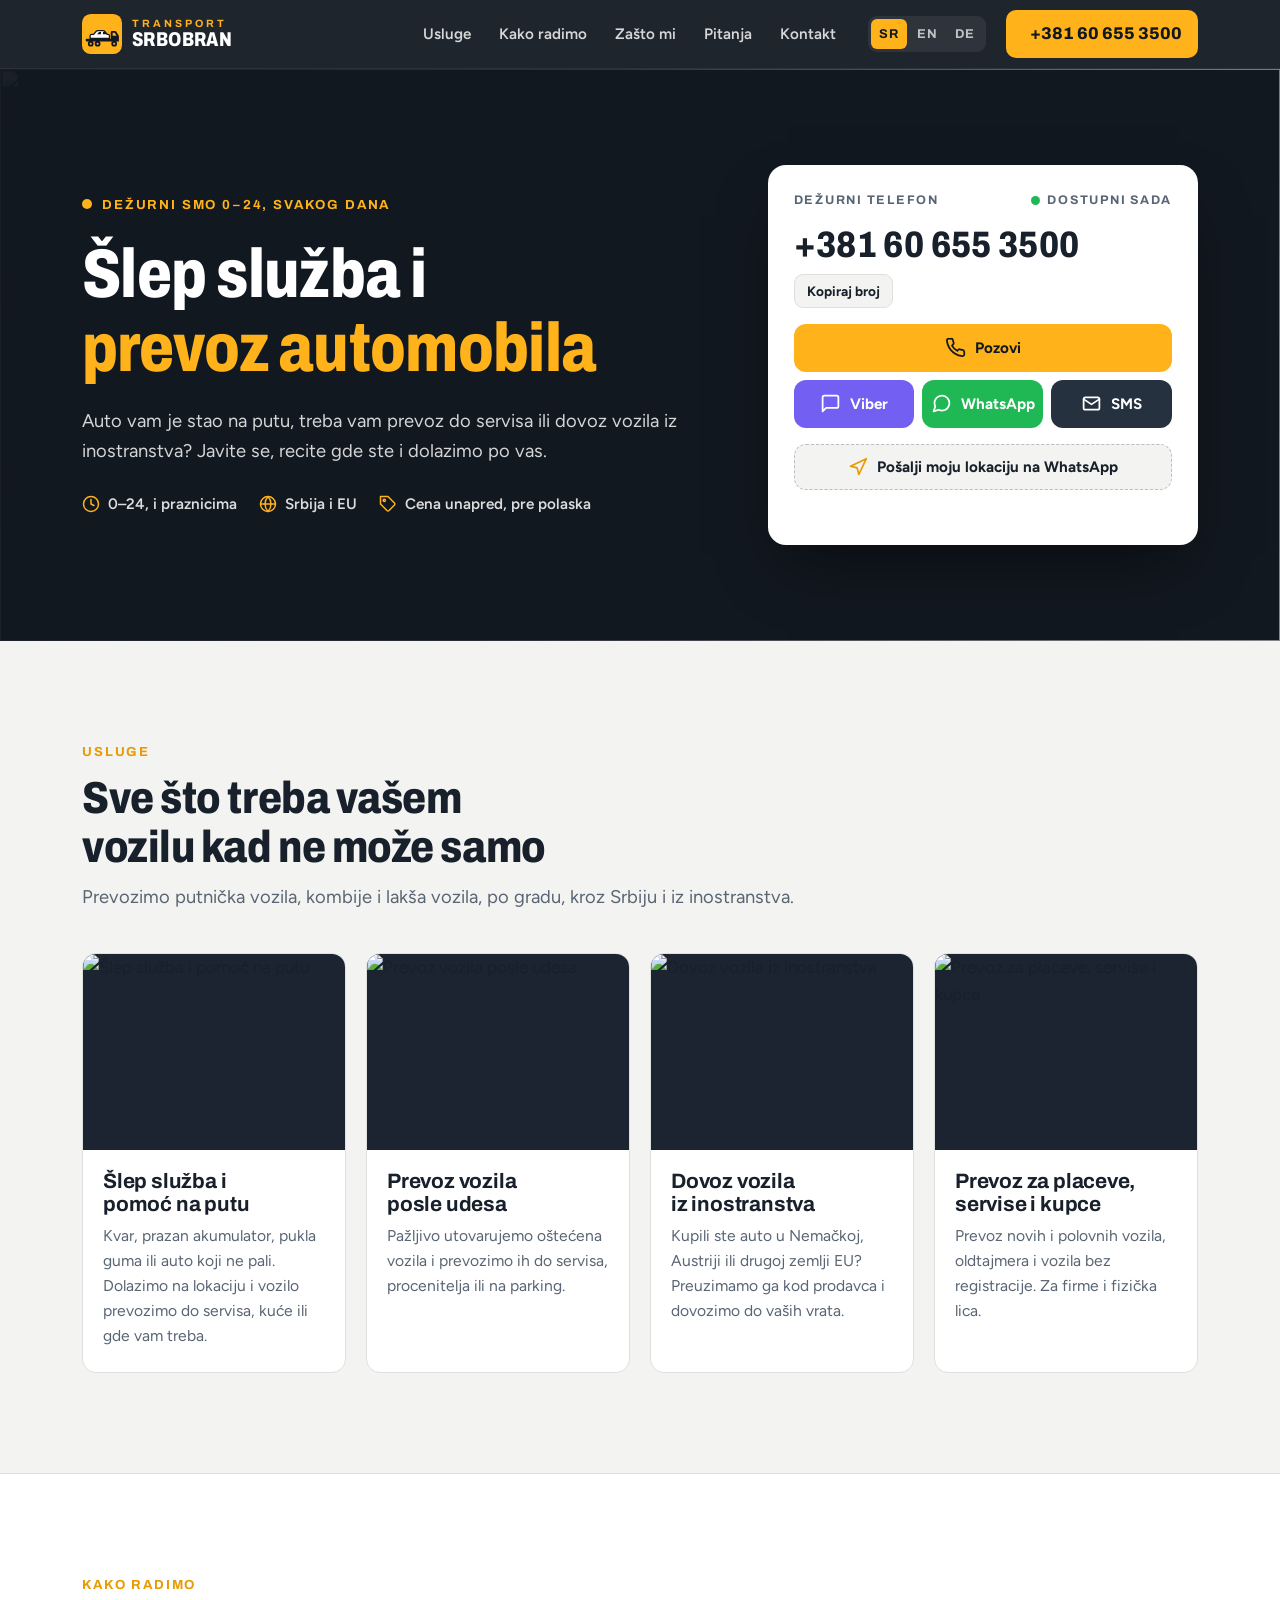
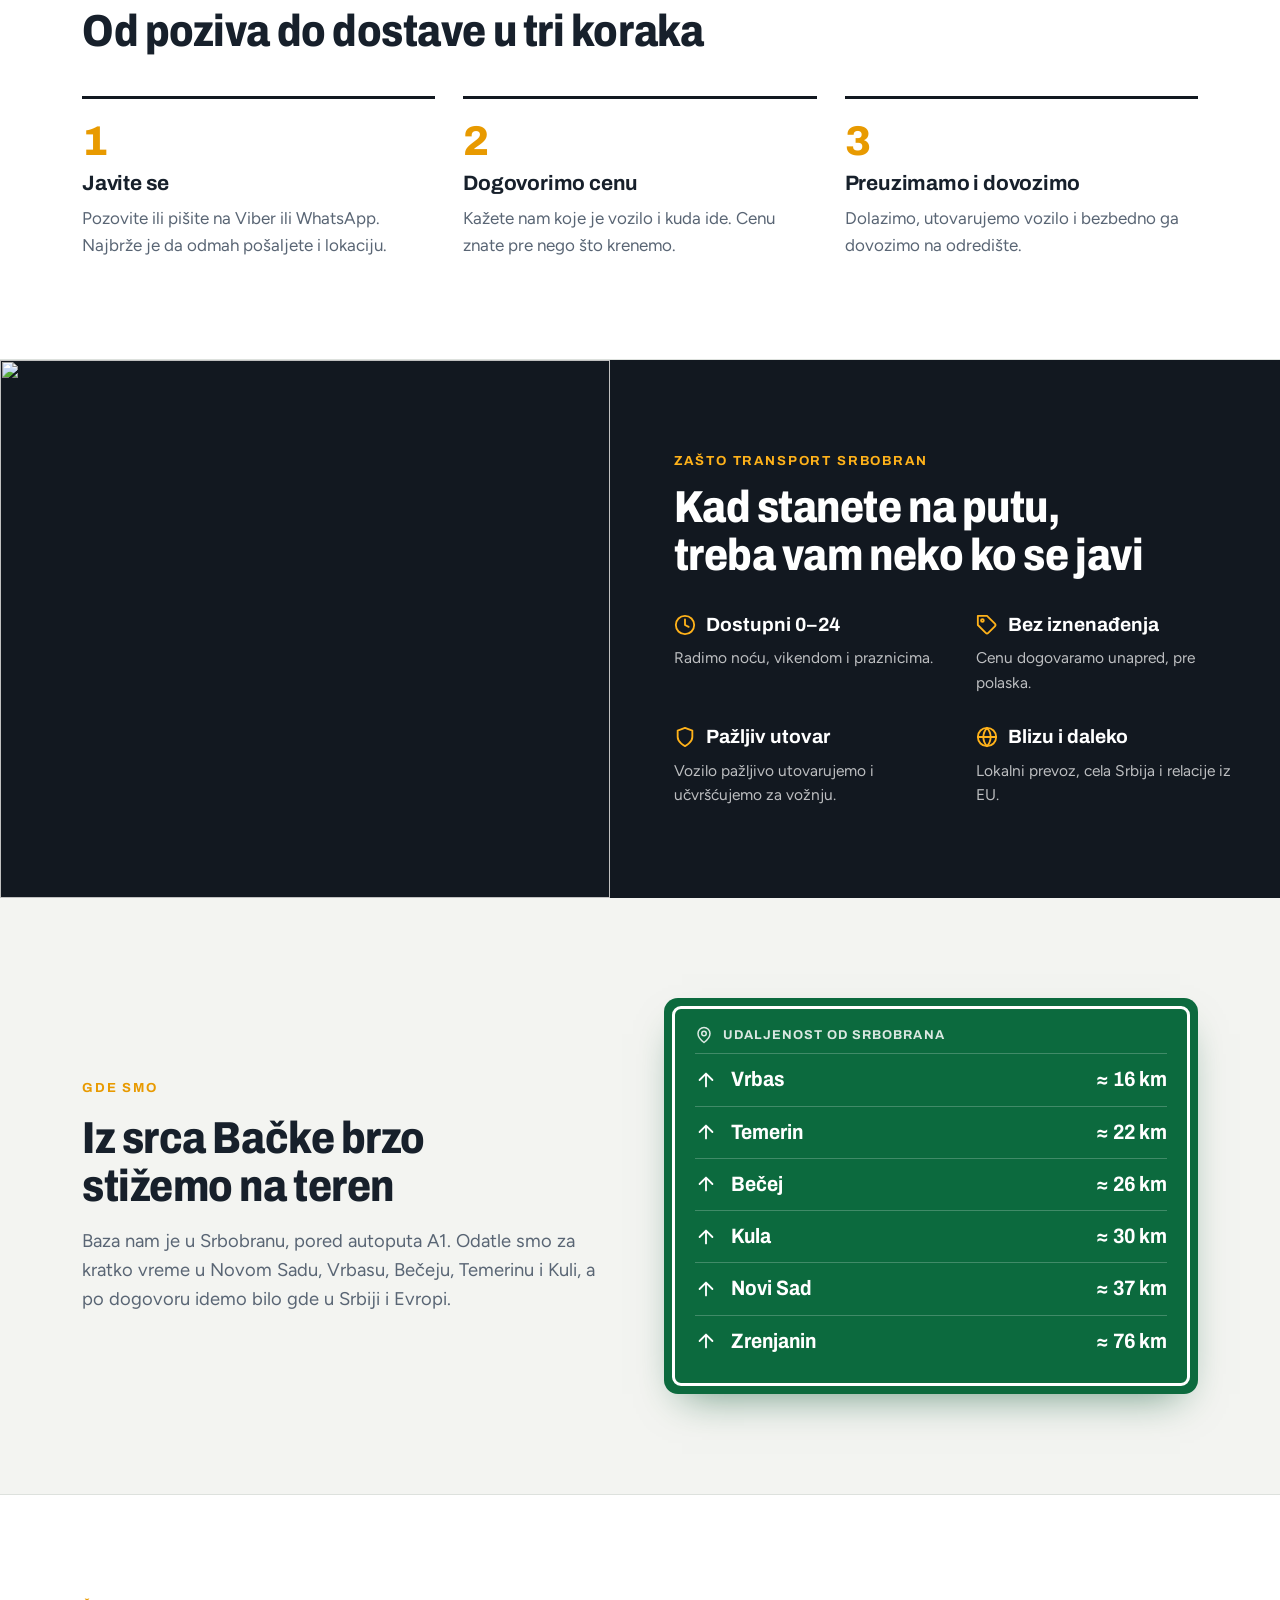
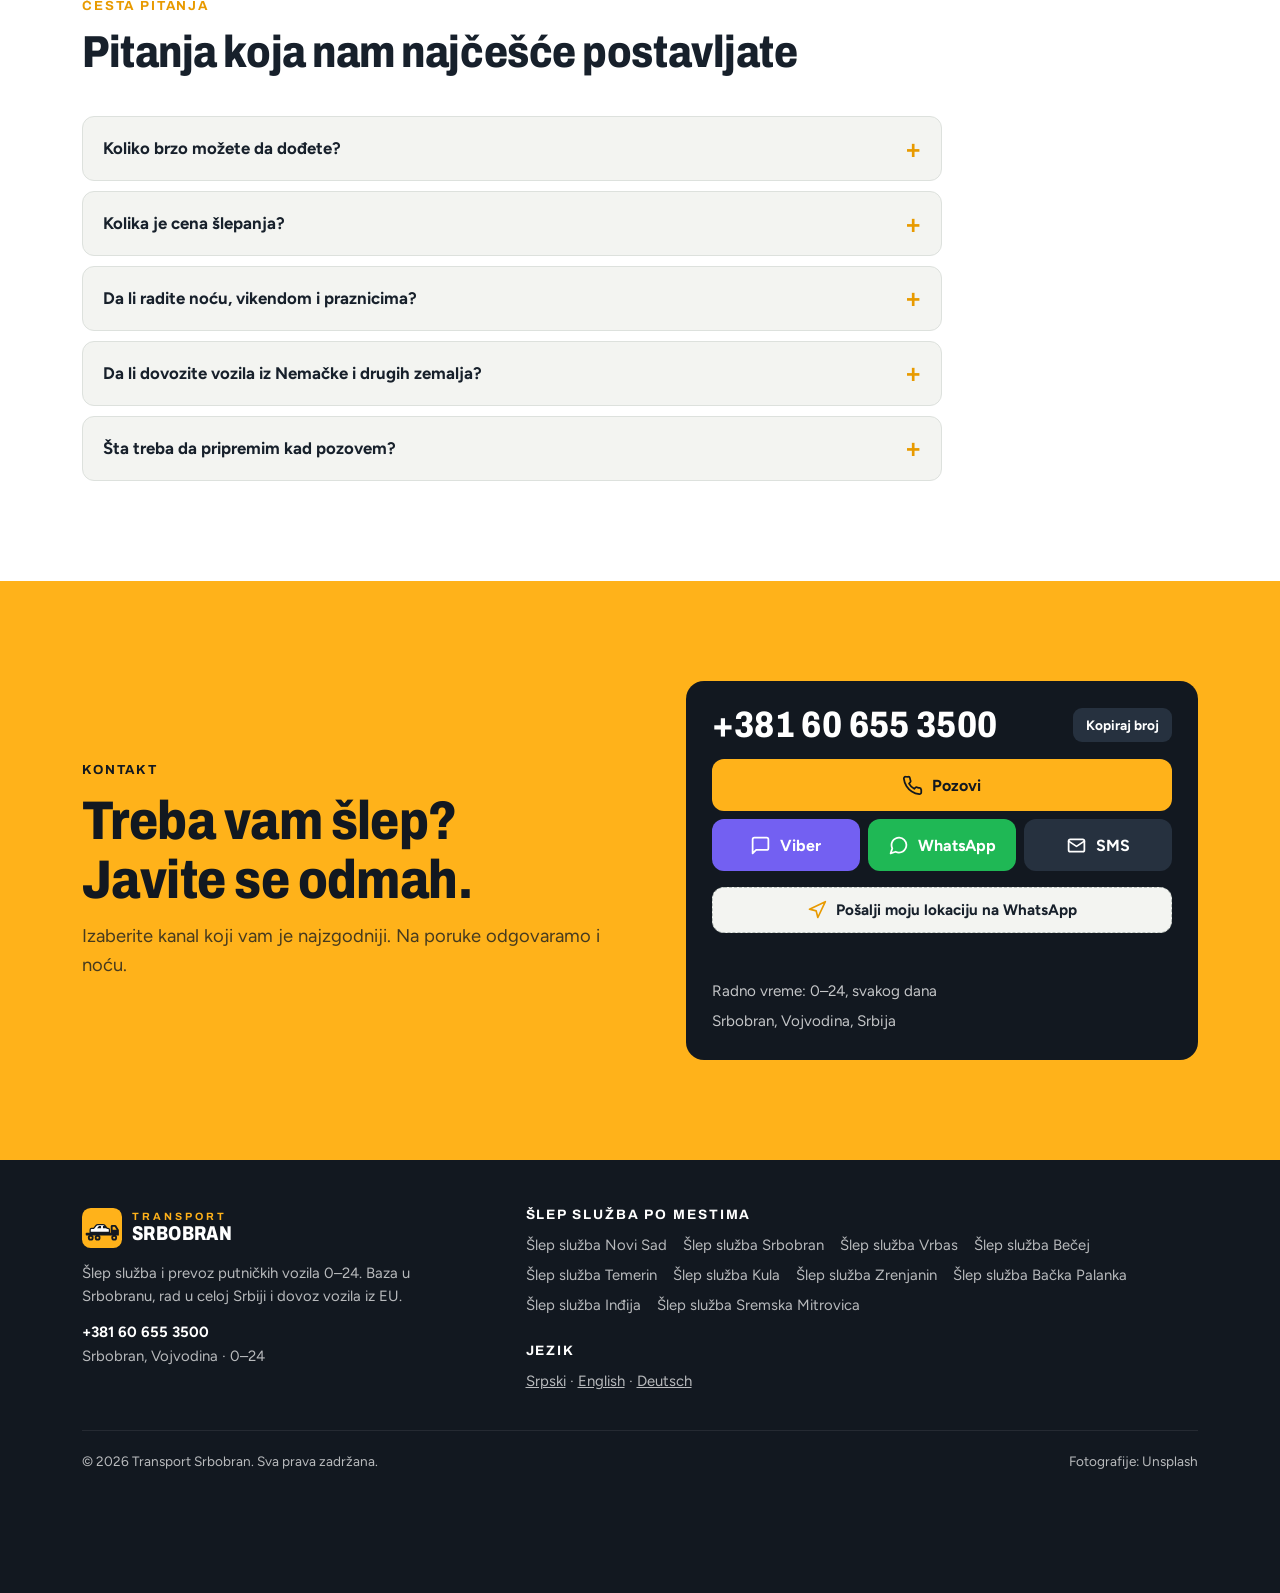
==== commit 8f11e9fe: "Add files via upload" ====
--- a/index.html
+++ b/index.html
@@ -5,11 +5,11 @@
 <meta name="viewport" content="width=device-width, initial-scale=1, viewport-fit=cover">
 <title>Šlep služba 0–24 Novi Sad i Srbobran | Prevoz automobila – Transport Srbobran</title>
 <meta name="description" content="Šlep služba i prevoz automobila 0–24. Pomoć na putu, prevoz vozila u kvaru i posle udesa, dovoz vozila iz Nemačke i EU. Novi Sad, Vrbas, Bečej, Temerin i cela Vojvodina. ☎ +381 60 655 3500">
-<link rel="canonical" href="https://psihotrot-tech.github.io/transport-srbobran/">
-<link rel="alternate" hreflang="sr-RS" href="https://psihotrot-tech.github.io/transport-srbobran/">
-<link rel="alternate" hreflang="en" href="https://psihotrot-tech.github.io/transport-srbobran/en/">
-<link rel="alternate" hreflang="de" href="https://psihotrot-tech.github.io/transport-srbobran/de/">
-<link rel="alternate" hreflang="x-default" href="https://psihotrot-tech.github.io/transport-srbobran/">
+<link rel="canonical" href="https://psihotrot-tech.github.io/transport/">
+<link rel="alternate" hreflang="sr-RS" href="https://psihotrot-tech.github.io/transport/">
+<link rel="alternate" hreflang="en" href="https://psihotrot-tech.github.io/transport/en/">
+<link rel="alternate" hreflang="de" href="https://psihotrot-tech.github.io/transport/de/">
+<link rel="alternate" hreflang="x-default" href="https://psihotrot-tech.github.io/transport/">
 <meta name="robots" content="index, follow, max-image-preview:large">
 <meta name="theme-color" content="#121820">
 <meta name="geo.region" content="RS-VO">
@@ -21,7 +21,7 @@
 <meta property="og:locale" content="sr_RS">
 <meta property="og:title" content="Šlep služba 0–24 Novi Sad i Srbobran | Prevoz automobila – Transport Srbobran">
 <meta property="og:description" content="Šlep služba i prevoz automobila 0–24. Pomoć na putu, prevoz vozila u kvaru i posle udesa, dovoz vozila iz Nemačke i EU. Novi Sad, Vrbas, Bečej, Temerin i cela Vojvodina. ☎ +381 60 655 3500">
-<meta property="og:url" content="https://psihotrot-tech.github.io/transport-srbobran/">
+<meta property="og:url" content="https://psihotrot-tech.github.io/transport/">
 <meta property="og:image" content="https://images.unsplash.com/photo-1686966933735-305bd8fe0a77?auto=format&fit=crop&w=1200&q=70">
 <meta name="twitter:card" content="summary_large_image">
 <link rel="icon" href="assets/logo.svg" type="image/svg+xml">
@@ -32,7 +32,7 @@
 <link rel="stylesheet" href="https://fonts.googleapis.com/css2?family=Archivo:wdth,wght@62..125,600..900&family=Figtree:wght@400;600;700;800&display=swap">
 <link rel="stylesheet" href="assets/style.css">
 <link rel="preload" as="image" href="https://images.unsplash.com/photo-1686966933735-305bd8fe0a77?auto=format&fit=crop&w=1600&q=70" imagesrcset="https://images.unsplash.com/photo-1686966933735-305bd8fe0a77?auto=format&fit=crop&w=640&q=70 640w, https://images.unsplash.com/photo-1686966933735-305bd8fe0a77?auto=format&fit=crop&w=1080&q=70 1080w, https://images.unsplash.com/photo-1686966933735-305bd8fe0a77?auto=format&fit=crop&w=1600&q=70 1600w" imagesizes="100vw">
-<script type="application/ld+json">{"@context": "https://schema.org", "@type": "AutomotiveBusiness", "@id": "https://psihotrot-tech.github.io/transport-srbobran/#business", "name": "Transport Srbobran", "url": "https://psihotrot-tech.github.io/transport-srbobran/", "telephone": "+381606553500", "image": "https://images.unsplash.com/photo-1686966933735-305bd8fe0a77?auto=format&fit=crop&w=1200&q=70", "logo": "https://psihotrot-tech.github.io/transport-srbobran/assets/logo.svg", "description": "Šlep služba i prevoz automobila 0–24. Pomoć na putu, prevoz vozila u kvaru i posle udesa, dovoz vozila iz Nemačke i EU. Novi Sad, Vrbas, Bečej, Temerin i cela Vojvodina. ☎ +381 60 655 3500", "address": {"@type": "PostalAddress", "addressLocality": "Srbobran", "postalCode": "21480", "addressRegion": "Vojvodina", "addressCountry": "RS"}, "geo": {"@type": "GeoCoordinates", "latitude": 45.5477, "longitude": 19.7908}, "openingHoursSpecification": [{"@type": "OpeningHoursSpecification", "dayOfWeek": ["Monday", "Tuesday", "Wednesday", "Thursday", "Friday", "Saturday", "Sunday"], "opens": "00:00", "closes": "23:59"}], "areaServed": [{"@type": "GeoCircle", "geoMidpoint": {"@type": "GeoCoordinates", "latitude": 45.2671, "longitude": 19.8335}, "geoRadius": "100000"}, {"@type": "City", "name": "Novi Sad"}, {"@type": "City", "name": "Srbobran"}, {"@type": "City", "name": "Vrbas"}, {"@type": "City", "name": "Bečej"}, {"@type": "City", "name": "Temerin"}, {"@type": "City", "name": "Kula"}, {"@type": "City", "name": "Zrenjanin"}, {"@type": "City", "name": "Bačka Palanka"}, {"@type": "City", "name": "Inđija"}, {"@type": "City", "name": "Sremska Mitrovica"}], "availableLanguage": ["sr", "en", "de"], "hasOfferCatalog": {"@type": "OfferCatalog", "name": "Usluge", "itemListElement": [{"@type": "Offer", "itemOffered": {"@type": "Service", "name": "Šlep služba i pomoć na putu"}}, {"@type": "Offer", "itemOffered": {"@type": "Service", "name": "Prevoz vozila posle udesa"}}, {"@type": "Offer", "itemOffered": {"@type": "Service", "name": "Dovoz vozila iz inostranstva"}}, {"@type": "Offer", "itemOffered": {"@type": "Service", "name": "Prevoz za placeve, servise i kupce"}}]}, "contactPoint": {"@type": "ContactPoint", "telephone": "+381606553500", "contactType": "customer service", "availableLanguage": ["sr", "en", "de"], "hoursAvailable": "Mo-Su 00:00-23:59"}}</script>
+<script type="application/ld+json">{"@context": "https://schema.org", "@type": "AutomotiveBusiness", "@id": "https://psihotrot-tech.github.io/transport/#business", "name": "Transport Srbobran", "url": "https://psihotrot-tech.github.io/transport/", "telephone": "+381606553500", "image": "https://images.unsplash.com/photo-1686966933735-305bd8fe0a77?auto=format&fit=crop&w=1200&q=70", "logo": "https://psihotrot-tech.github.io/transport/assets/logo.svg", "description": "Šlep služba i prevoz automobila 0–24. Pomoć na putu, prevoz vozila u kvaru i posle udesa, dovoz vozila iz Nemačke i EU. Novi Sad, Vrbas, Bečej, Temerin i cela Vojvodina. ☎ +381 60 655 3500", "address": {"@type": "PostalAddress", "addressLocality": "Srbobran", "postalCode": "21480", "addressRegion": "Vojvodina", "addressCountry": "RS"}, "geo": {"@type": "GeoCoordinates", "latitude": 45.5477, "longitude": 19.7908}, "openingHoursSpecification": [{"@type": "OpeningHoursSpecification", "dayOfWeek": ["Monday", "Tuesday", "Wednesday", "Thursday", "Friday", "Saturday", "Sunday"], "opens": "00:00", "closes": "23:59"}], "areaServed": [{"@type": "GeoCircle", "geoMidpoint": {"@type": "GeoCoordinates", "latitude": 45.2671, "longitude": 19.8335}, "geoRadius": "100000"}, {"@type": "City", "name": "Novi Sad"}, {"@type": "City", "name": "Srbobran"}, {"@type": "City", "name": "Vrbas"}, {"@type": "City", "name": "Bečej"}, {"@type": "City", "name": "Temerin"}, {"@type": "City", "name": "Kula"}, {"@type": "City", "name": "Zrenjanin"}, {"@type": "City", "name": "Bačka Palanka"}, {"@type": "City", "name": "Inđija"}, {"@type": "City", "name": "Sremska Mitrovica"}], "availableLanguage": ["sr", "en", "de"], "hasOfferCatalog": {"@type": "OfferCatalog", "name": "Usluge", "itemListElement": [{"@type": "Offer", "itemOffered": {"@type": "Service", "name": "Šlep služba i pomoć na putu"}}, {"@type": "Offer", "itemOffered": {"@type": "Service", "name": "Prevoz vozila posle udesa"}}, {"@type": "Offer", "itemOffered": {"@type": "Service", "name": "Dovoz vozila iz inostranstva"}}, {"@type": "Offer", "itemOffered": {"@type": "Service", "name": "Prevoz za placeve, servise i kupce"}}]}, "contactPoint": {"@type": "ContactPoint", "telephone": "+381606553500", "contactType": "customer service", "availableLanguage": ["sr", "en", "de"], "hoursAvailable": "Mo-Su 00:00-23:59"}}</script>
 <script type="application/ld+json">{"@context": "https://schema.org", "@type": "FAQPage", "mainEntity": [{"@type": "Question", "name": "Koliko brzo možete da dođete?", "acceptedAnswer": {"@type": "Answer", "text": "Zavisi od toga gde se nalazite i koliko je saobraćaja. Pozovite nas i pošaljite lokaciju, pa ćete odmah dobiti procenu vremena dolaska."}}, {"@type": "Question", "name": "Kolika je cena šlepanja?", "acceptedAnswer": {"@type": "Answer", "text": "Cena zavisi od udaljenosti, vrste vozila i stanja u kom se nalazi. Cenu dobijate na upit i znate je pre nego što krenemo, bez naknadnih troškova."}}, {"@type": "Question", "name": "Da li radite noću, vikendom i praznicima?", "acceptedAnswer": {"@type": "Answer", "text": "Da. Šlep služba radi 0–24, svakog dana u godini."}}, {"@type": "Question", "name": "Da li dovozite vozila iz Nemačke i drugih zemalja?", "acceptedAnswer": {"@type": "Answer", "text": "Da. Preuzimamo vozilo kod prodavca u inostranstvu i dovozimo ga na adresu koju odredite. Javite se sa podacima o vozilu i lokaciji za ponudu."}}, {"@type": "Question", "name": "Šta treba da pripremim kad pozovem?", "acceptedAnswer": {"@type": "Answer", "text": "Tačnu lokaciju, marku i model vozila, da li se točkovi okreću i da li imate ključ. Ako je moguće, pošaljite i fotografiju vozila preko Vibera ili WhatsApp-a."}}]}</script>
 </head>
 <body>
--- a/assets/style.css
+++ b/assets/style.css
@@ -0,0 +1,215 @@
+/* Transport Srbobran — road-sign & beacon-amber identity.
+   Layout: full-bleed photo hero with dispatch card, then calm light sections, one dark band, green road-sign distance panel. */
+:root{
+  --asphalt:#121820;
+  --asphalt-2:#1b2430;
+  --asphalt-3:#26313f;
+  --beacon:#ffb21a;
+  --beacon-d:#e89a00;
+  --paper:#f3f4f1;
+  --white:#ffffff;
+  --ink:#17202b;
+  --muted:#596574;
+  --line:#dde1dd;
+  --sign:#0c6a3e;
+  --sign-d:#08532f;
+  --viber:#7360f2;
+  --wa:#1fb855;
+  --font-display:"Archivo","Arial Narrow",Arial,sans-serif;
+  --font-body:"Figtree","Segoe UI",Roboto,Arial,sans-serif;
+  --r:14px;
+  --wrap:1180px;
+  --gut:clamp(16px,4vw,32px);
+  color-scheme:light;
+}
+*,*::before,*::after{box-sizing:border-box}
+html{scroll-behavior:smooth;-webkit-text-size-adjust:100%}
+body{margin:0;background:var(--paper);color:var(--ink);font-family:var(--font-body);font-size:17px;line-height:1.6;overflow-x:hidden}
+img{max-width:100%;height:auto;display:block}
+a{color:inherit}
+h1,h2,h3{font-family:var(--font-display);line-height:1.08;margin:0;text-wrap:balance;letter-spacing:-.01em}
+h1{font-size:clamp(2.3rem,6vw,4.3rem);font-weight:800;font-stretch:80%}
+h2{font-size:clamp(1.8rem,4vw,2.8rem);font-weight:800;font-stretch:85%}
+h3{font-size:1.3rem;font-weight:700}
+p{margin:0}
+.wrap{max-width:var(--wrap);margin:0 auto;padding-inline:var(--gut)}
+.eyebrow{font-family:var(--font-display);font-weight:700;font-size:.82rem;letter-spacing:.14em;text-transform:uppercase;color:var(--beacon-d)}
+.lead{font-size:1.15rem;color:var(--muted);max-width:60ch}
+:focus-visible{outline:3px solid var(--beacon);outline-offset:3px;border-radius:6px}
+.skip{position:absolute;left:-999px;top:0;background:var(--beacon);color:var(--asphalt);padding:10px 14px;z-index:100}
+.skip:focus{left:10px}
+
+/* ---------- Header ---------- */
+.site-header{position:sticky;top:env(safe-area-inset-top,0px);z-index:50;background:rgba(18,24,32,.94);backdrop-filter:blur(10px);color:var(--white);border-bottom:1px solid rgba(255,255,255,.06)}
+.nav{display:flex;align-items:center;gap:20px;min-height:68px}
+.brand{display:flex;align-items:center;gap:10px;text-decoration:none;flex-shrink:0}
+.brand img{width:40px;height:40px}
+.brand-txt{display:flex;flex-direction:column;line-height:1}
+.brand-txt small{font-family:var(--font-display);font-size:.66rem;letter-spacing:.28em;color:var(--beacon);font-weight:700}
+.brand-txt strong{font-family:var(--font-display);font-size:1.25rem;font-weight:800;font-stretch:80%;letter-spacing:.02em}
+.menu{display:flex;gap:4px;margin-left:auto;list-style:none;padding:0;margin-block:0}
+.menu a{display:block;padding:8px 12px;border-radius:8px;text-decoration:none;font-weight:600;font-size:.95rem;color:rgba(255,255,255,.82)}
+.menu a:hover{color:var(--white);background:rgba(255,255,255,.07)}
+.langs{display:flex;gap:2px;background:rgba(255,255,255,.07);border-radius:9px;padding:3px}
+.langs a{font-family:var(--font-display);font-weight:700;font-size:.8rem;letter-spacing:.06em;padding:5px 8px;border-radius:6px;text-decoration:none;color:rgba(255,255,255,.7)}
+.langs a[aria-current="true"]{background:var(--beacon);color:var(--asphalt)}
+.nav-call{display:inline-flex;align-items:center;gap:8px;background:var(--beacon);color:var(--asphalt);font-weight:800;text-decoration:none;padding:10px 16px;border-radius:10px;font-family:var(--font-display);white-space:nowrap}
+.nav-call:hover{background:#ffc240}
+.burger{display:none;margin-left:auto;background:none;border:0;color:var(--white);padding:8px;cursor:pointer}
+.burger svg{width:28px;height:28px}
+@media (max-width:980px){
+  .menu{display:none;position:absolute;left:0;right:0;top:100%;flex-direction:column;background:var(--asphalt);padding:10px var(--gut) 18px;border-bottom:1px solid rgba(255,255,255,.08)}
+  .menu.open{display:flex}
+  .menu a{padding:12px 10px;font-size:1.05rem}
+  .burger{display:block}
+  .nav-call{display:none}
+  .langs{margin-left:auto}
+  .burger{margin-left:0}
+}
+
+/* ---------- Buttons / channels ---------- */
+.channels{display:flex;flex-wrap:wrap;gap:10px}
+.btn{display:inline-flex;align-items:center;justify-content:center;gap:9px;min-height:52px;padding:12px 20px;border-radius:12px;font-weight:700;font-size:1rem;text-decoration:none;border:0;cursor:pointer;font-family:var(--font-body);transition:transform .15s ease,filter .15s ease}
+.btn:hover{transform:translateY(-1px);filter:brightness(1.06)}
+.btn svg{width:21px;height:21px;flex-shrink:0}
+.btn-call{background:var(--beacon);color:var(--asphalt)}
+.btn-viber{background:var(--viber);color:var(--white)}
+.btn-wa{background:var(--wa);color:var(--white)}
+.btn-sms{background:var(--asphalt-3);color:var(--white)}
+.btn-ghost{background:transparent;color:var(--white);border:1.5px solid rgba(255,255,255,.35)}
+.btn-dark{background:var(--asphalt);color:var(--white)}
+
+/* ---------- Hero ---------- */
+.hero{position:relative;background:var(--asphalt);color:var(--white);overflow:hidden}
+.hero-bg{position:absolute;inset:0}
+.hero-bg img{width:100%;height:100%;object-fit:cover;object-position:center 60%}
+.hero-bg::after{content:"";position:absolute;inset:0;background:linear-gradient(100deg,rgba(18,24,32,.96) 0%,rgba(18,24,32,.86) 42%,rgba(18,24,32,.35) 100%)}
+.hero-inner{position:relative;display:grid;grid-template-columns:minmax(0,1.35fr) minmax(0,.9fr);gap:40px;align-items:center;padding-block:clamp(48px,8vw,96px)}
+.hero-copy{display:flex;flex-direction:column;gap:22px;min-width:0}
+.hero .eyebrow{color:var(--beacon);display:inline-flex;align-items:center;gap:10px}
+.pulse{width:10px;height:10px;border-radius:50%;background:var(--beacon);box-shadow:0 0 0 0 rgba(255,178,26,.7);animation:pulse 1.8s infinite}
+@keyframes pulse{0%{box-shadow:0 0 0 0 rgba(255,178,26,.7)}70%{box-shadow:0 0 0 12px rgba(255,178,26,0)}100%{box-shadow:0 0 0 0 rgba(255,178,26,0)}}
+.hero h1 .hl{color:var(--beacon)}
+.hero .lead{color:rgba(255,255,255,.82)}
+.facts{display:flex;flex-wrap:wrap;gap:8px 22px;list-style:none;padding:0;margin:4px 0 0;font-weight:600;font-size:.95rem;color:rgba(255,255,255,.85)}
+.facts li{display:flex;align-items:center;gap:8px}
+.facts svg{width:18px;height:18px;color:var(--beacon)}
+
+.dispatch{background:var(--white);color:var(--ink);border-radius:18px;padding:26px;box-shadow:0 30px 60px -20px rgba(0,0,0,.55);display:flex;flex-direction:column;gap:16px;min-width:0}
+.dispatch-head{display:flex;justify-content:space-between;align-items:center;gap:10px}
+.dispatch-head span{font-family:var(--font-display);font-weight:700;font-size:.78rem;letter-spacing:.14em;text-transform:uppercase;color:var(--muted)}
+.status{display:inline-flex;align-items:center;gap:7px;font-weight:700;font-size:.85rem;color:var(--sign)}
+.status i{width:9px;height:9px;border-radius:50%;background:#1fb855}
+.num{font-family:var(--font-display);font-weight:800;font-stretch:85%;font-size:clamp(1.7rem,3.2vw,2.3rem);letter-spacing:.01em;font-variant-numeric:tabular-nums;text-decoration:none;color:var(--ink);line-height:1}
+.num-row{display:flex;align-items:center;justify-content:space-between;gap:10px;flex-wrap:wrap}
+.copy{background:var(--paper);border:1px solid var(--line);border-radius:9px;padding:8px 12px;font-weight:700;font-size:.85rem;cursor:pointer;color:var(--ink);font-family:var(--font-body)}
+.copy:hover{background:#e9ebe7}
+.dispatch .channels{display:grid;grid-template-columns:repeat(3,minmax(0,1fr));gap:8px}
+.dispatch .btn{min-height:48px;padding:10px 12px;font-size:.95rem}
+.dispatch .btn-call{grid-column:1/-1}
+.loc-btn{width:100%;background:var(--paper);color:var(--ink);border:1.5px dashed #b9c0bb;border-radius:12px;padding:12px;font-weight:700;cursor:pointer;display:flex;align-items:center;justify-content:center;gap:9px;font-family:var(--font-body);font-size:.95rem}
+.loc-btn:hover{border-color:var(--beacon-d)}
+.loc-btn svg{width:20px;height:20px;color:var(--beacon-d)}
+.loc-note{font-size:.85rem;color:var(--muted);min-height:1em}
+@media (max-width:900px){.hero-inner{grid-template-columns:1fr}.hero-bg::after{background:linear-gradient(180deg,rgba(18,24,32,.82),rgba(18,24,32,.95))}}
+
+/* ---------- Sections ---------- */
+section{padding-block:clamp(56px,8vw,100px)}
+.sec-head{display:flex;flex-direction:column;gap:12px;margin-bottom:40px;max-width:760px}
+
+.services{display:grid;grid-template-columns:repeat(4,minmax(0,1fr));gap:20px}
+.svc{background:var(--white);border-radius:var(--r);overflow:hidden;display:flex;flex-direction:column;border:1px solid var(--line)}
+.svc figure{margin:0;aspect-ratio:4/3;overflow:hidden;background:var(--asphalt-2);max-width:100%}
+.svc figure img{width:100%;height:100%;object-fit:cover;transition:transform .5s ease}
+.svc:hover figure img{transform:scale(1.04)}
+.svc-body{padding:20px 20px 24px;display:flex;flex-direction:column;gap:8px;min-width:0}
+.svc-body p{color:var(--muted);font-size:.98rem}
+@media (max-width:1050px){.services{grid-template-columns:repeat(2,minmax(0,1fr))}}
+@media (max-width:560px){.services{grid-template-columns:1fr}}
+
+/* Steps */
+.steps-sec{background:var(--white);border-block:1px solid var(--line)}
+.steps{display:grid;grid-template-columns:repeat(3,minmax(0,1fr));gap:28px;list-style:none;padding:0;margin:0;counter-reset:s}
+.steps li{display:flex;flex-direction:column;gap:10px;padding-top:22px;border-top:3px solid var(--asphalt);counter-increment:s;min-width:0}
+.steps li::before{content:counter(s);font-family:var(--font-display);font-weight:800;font-size:2.6rem;line-height:1;color:var(--beacon-d)}
+.steps p{color:var(--muted)}
+@media (max-width:780px){.steps{grid-template-columns:1fr}}
+
+/* Why band */
+.why{background:var(--asphalt);color:var(--white);padding:0}
+.why-grid{display:grid;grid-template-columns:minmax(0,1fr) minmax(0,1.1fr)}
+.why-img{min-height:420px;position:relative}
+.why-img img{position:absolute;inset:0;width:100%;height:100%;object-fit:cover}
+.why-copy{padding:clamp(48px,7vw,90px) var(--gut) clamp(48px,7vw,90px) clamp(24px,5vw,72px);display:flex;flex-direction:column;gap:30px}
+.why-copy .eyebrow{color:var(--beacon)}
+.why-list{display:grid;grid-template-columns:repeat(2,minmax(0,1fr));gap:26px 30px;list-style:none;padding:0;margin:0}
+.why-list li{display:flex;flex-direction:column;gap:6px;min-width:0}
+.why-list strong{font-family:var(--font-display);font-size:1.2rem;font-weight:700;display:flex;align-items:center;gap:10px}
+.why-list strong svg{width:22px;height:22px;color:var(--beacon);flex-shrink:0}
+.why-list p{color:rgba(255,255,255,.72);font-size:.97rem}
+@media (max-width:900px){.why-grid{grid-template-columns:1fr}.why-img{min-height:260px}.why-copy{padding-inline:var(--gut)}}
+@media (max-width:560px){.why-list{grid-template-columns:1fr}}
+
+/* Road sign */
+.reach{display:grid;grid-template-columns:minmax(0,1fr) minmax(0,1fr);gap:48px;align-items:center}
+.reach-copy{display:flex;flex-direction:column;gap:16px;min-width:0}
+.sign{background:var(--sign);border-radius:14px;padding:8px;box-shadow:0 18px 40px -18px rgba(8,83,47,.6);max-width:100%}
+.sign-in{border:3px solid var(--white);border-radius:9px;padding:16px 20px;color:var(--white)}
+.sign-top{display:flex;align-items:center;gap:10px;font-family:var(--font-display);font-weight:700;letter-spacing:.08em;font-size:.8rem;text-transform:uppercase;opacity:.85;margin-bottom:8px}
+.sign-row{display:flex;align-items:center;gap:14px;padding:9px 0;border-top:1px solid rgba(255,255,255,.22);font-family:var(--font-display);font-weight:700;font-size:1.3rem;font-stretch:90%}
+.sign-row:first-of-type{border-top:0}
+.sign-top svg{width:18px;height:18px;flex-shrink:0}
+.sign-row .arr{width:22px;height:22px;flex-shrink:0}
+.sign-row .km{margin-left:auto;font-variant-numeric:tabular-nums;white-space:nowrap}
+@media (max-width:820px){.reach{grid-template-columns:1fr}}
+
+/* FAQ */
+.faq-sec{background:var(--white);border-top:1px solid var(--line)}
+.faq{display:flex;flex-direction:column;gap:10px;max-width:860px}
+.faq details{background:var(--paper);border-radius:12px;border:1px solid var(--line)}
+.faq summary{cursor:pointer;list-style:none;padding:18px 54px 18px 20px;font-weight:700;font-size:1.05rem;position:relative}
+.faq summary::-webkit-details-marker{display:none}
+.faq summary::after{content:"+";position:absolute;right:20px;top:50%;transform:translateY(-50%);font-family:var(--font-display);font-size:1.6rem;color:var(--beacon-d);font-weight:700}
+.faq details[open] summary::after{content:"–"}
+.faq details p{padding:0 20px 20px;color:var(--muted)}
+
+/* Contact */
+.contact{background:var(--beacon);color:var(--asphalt)}
+.contact-grid{display:grid;grid-template-columns:minmax(0,1.1fr) minmax(0,1fr);gap:40px;align-items:center}
+.contact h2{font-size:clamp(2rem,5vw,3.4rem)}
+.contact .lead{color:rgba(18,24,32,.78)}
+.contact-card{background:var(--asphalt);color:var(--white);border-radius:18px;padding:26px;display:flex;flex-direction:column;gap:16px;min-width:0}
+.contact-card .num{color:var(--white)}
+.contact-card .channels{display:grid;grid-template-columns:repeat(3,minmax(0,1fr));gap:8px}
+.contact-card .btn-call{grid-column:1/-1}
+.contact-card .copy{background:var(--asphalt-3);border-color:transparent;color:var(--white)}
+.meta-list{list-style:none;padding:0;margin:0;display:flex;flex-direction:column;gap:6px;font-size:.95rem;color:rgba(255,255,255,.75)}
+@media (max-width:860px){.contact-grid{grid-template-columns:1fr}}
+
+/* Footer */
+.site-footer{background:var(--asphalt);color:rgba(255,255,255,.7);padding-block:48px 120px;font-size:.93rem}
+.foot-grid{display:grid;grid-template-columns:minmax(0,1.2fr) minmax(0,2fr);gap:40px}
+.foot-grid h3{font-size:.85rem;letter-spacing:.14em;text-transform:uppercase;color:var(--white);margin-bottom:12px}
+.places{display:flex;flex-wrap:wrap;gap:6px 16px;list-style:none;padding:0;margin:0}
+.places a{text-decoration:none}
+.places a:hover,.site-footer a:hover{color:var(--beacon)}
+.foot-bottom{margin-top:36px;padding-top:20px;border-top:1px solid rgba(255,255,255,.08);display:flex;justify-content:space-between;gap:10px;flex-wrap:wrap;font-size:.85rem}
+@media (max-width:760px){.foot-grid{grid-template-columns:1fr}}
+
+/* Sticky mobile bar */
+.callbar{position:fixed;left:0;right:0;bottom:0;z-index:60;display:none;grid-template-columns:1.4fr 1fr 1fr;gap:6px;padding:8px 8px calc(8px + env(safe-area-inset-bottom,0px));background:rgba(18,24,32,.96);backdrop-filter:blur(8px);border-top:1px solid rgba(255,255,255,.08)}
+.callbar .btn{min-height:50px;padding:8px;font-size:.95rem}
+@media (max-width:760px){.callbar{display:grid}}
+
+/* City page */
+.city-hero .hero-inner{grid-template-columns:minmax(0,1.3fr) minmax(0,.9fr)}
+.prose{display:flex;flex-direction:column;gap:18px;max-width:70ch}
+.prose p{color:var(--ink)}
+.prose ul{margin:0;padding-left:1.2em;display:flex;flex-direction:column;gap:6px}
+.back{display:inline-flex;gap:6px;align-items:center;font-weight:700;text-decoration:none;color:var(--beacon-d)}
+
+/* Motion */
+.reveal{animation:rise .7s ease both}
+.reveal.d2{animation-delay:.12s}.reveal.d3{animation-delay:.24s}
+@keyframes rise{from{transform:translateY(14px);opacity:.001}to{transform:none;opacity:1}}
+@media (prefers-reduced-motion:reduce){*,*::before,*::after{animation:none!important;transition:none!important}html{scroll-behavior:auto}}
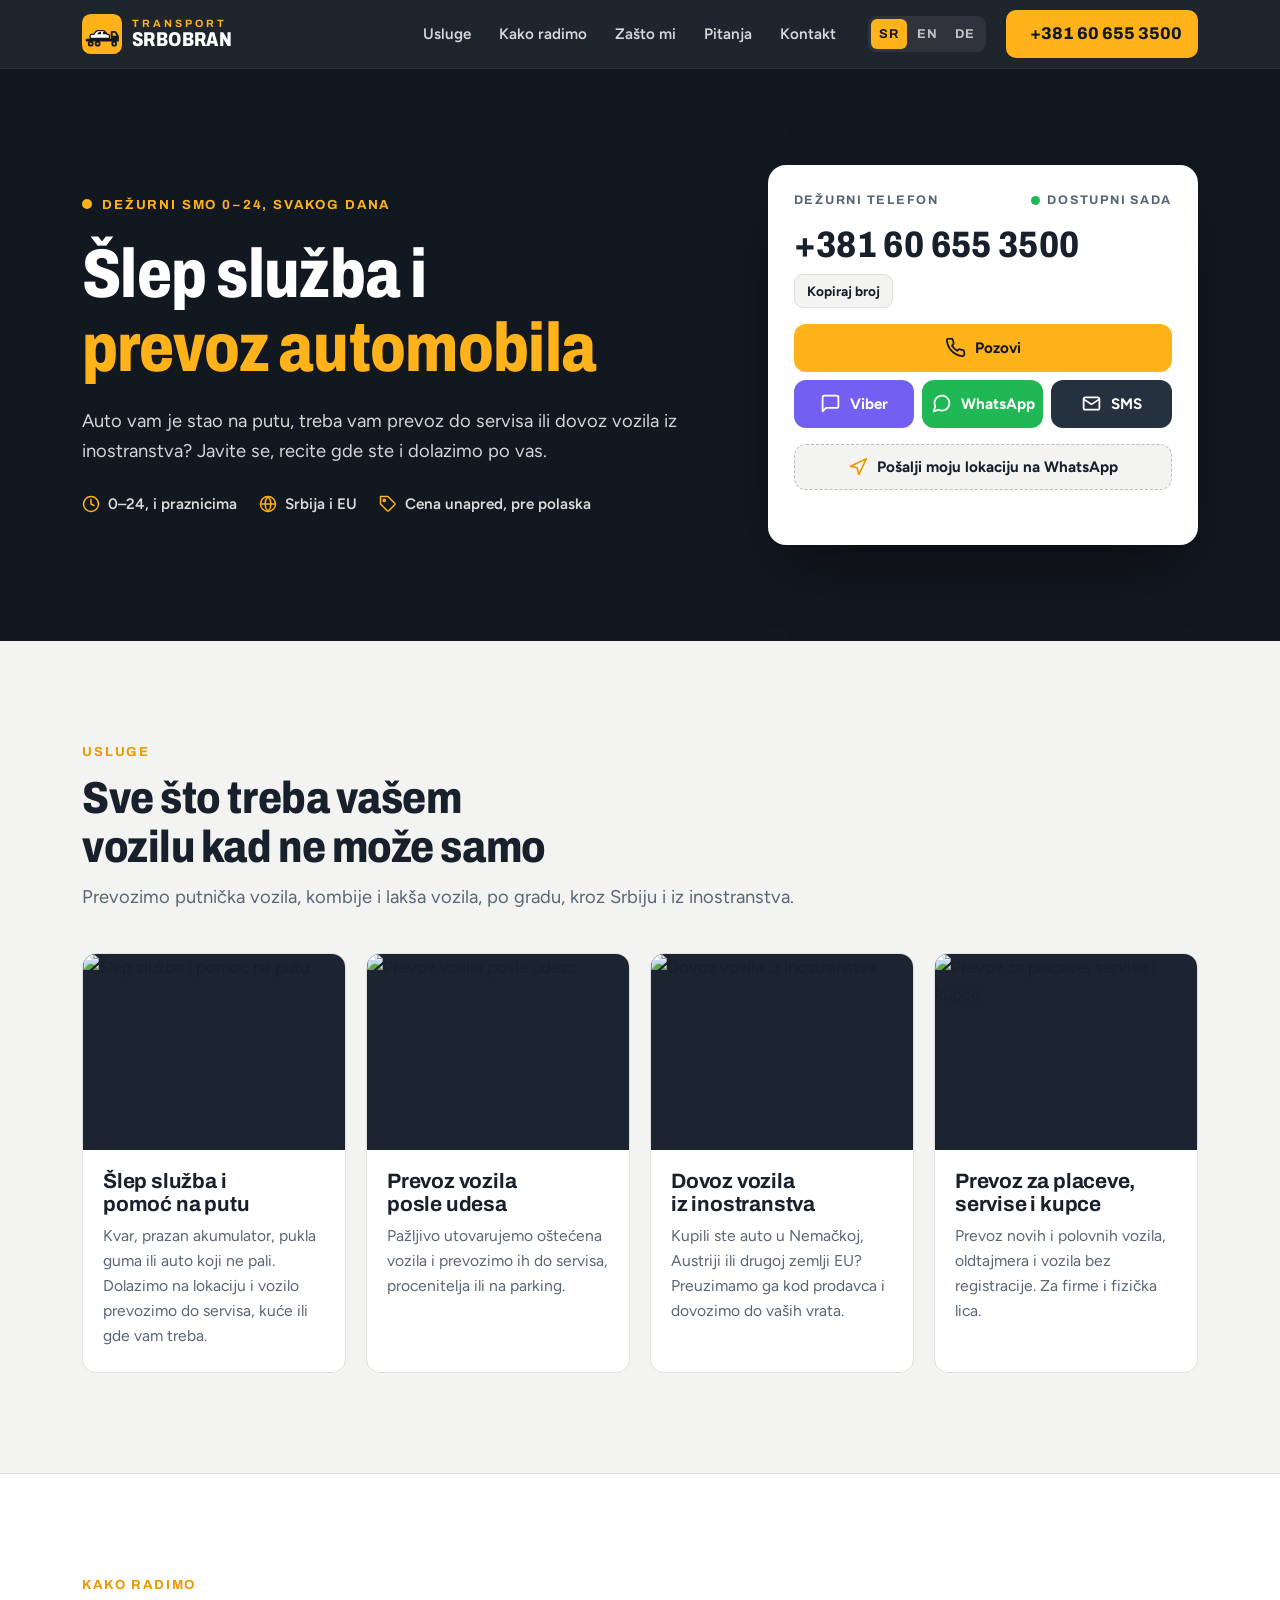
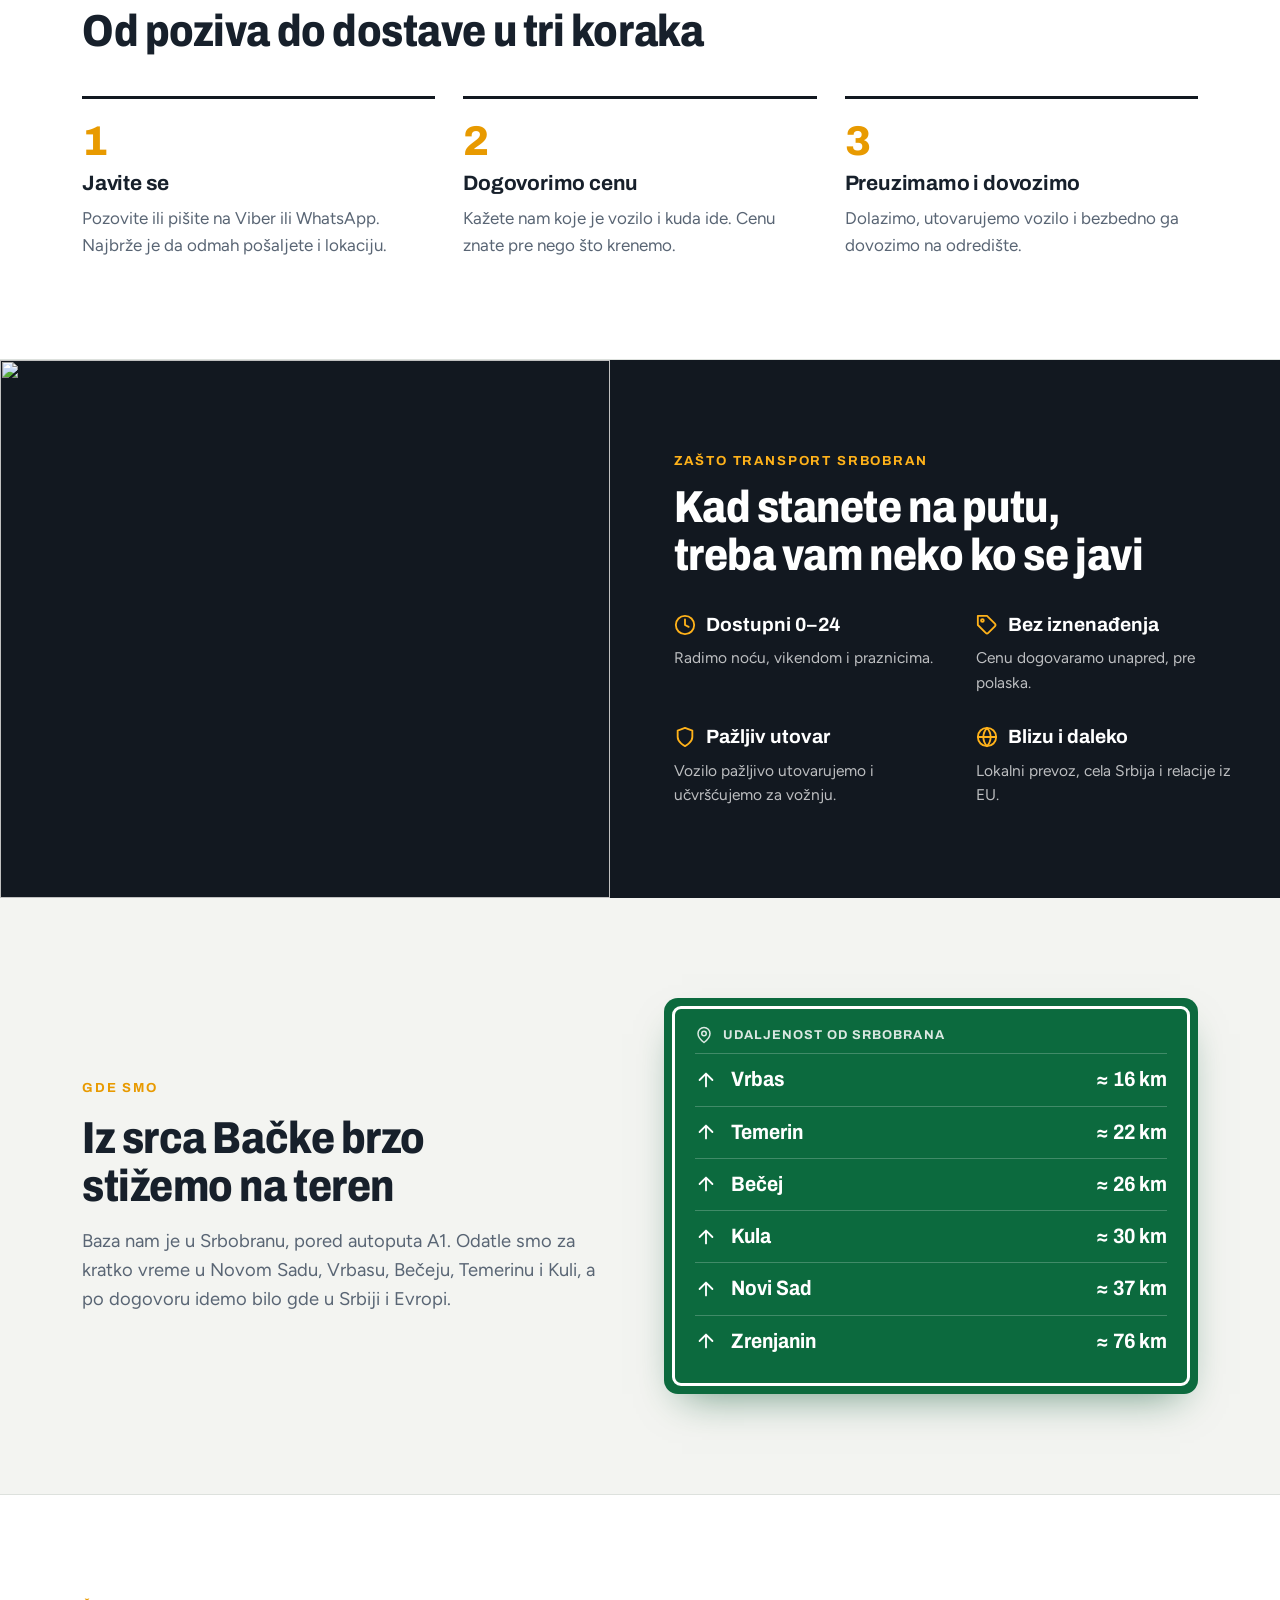
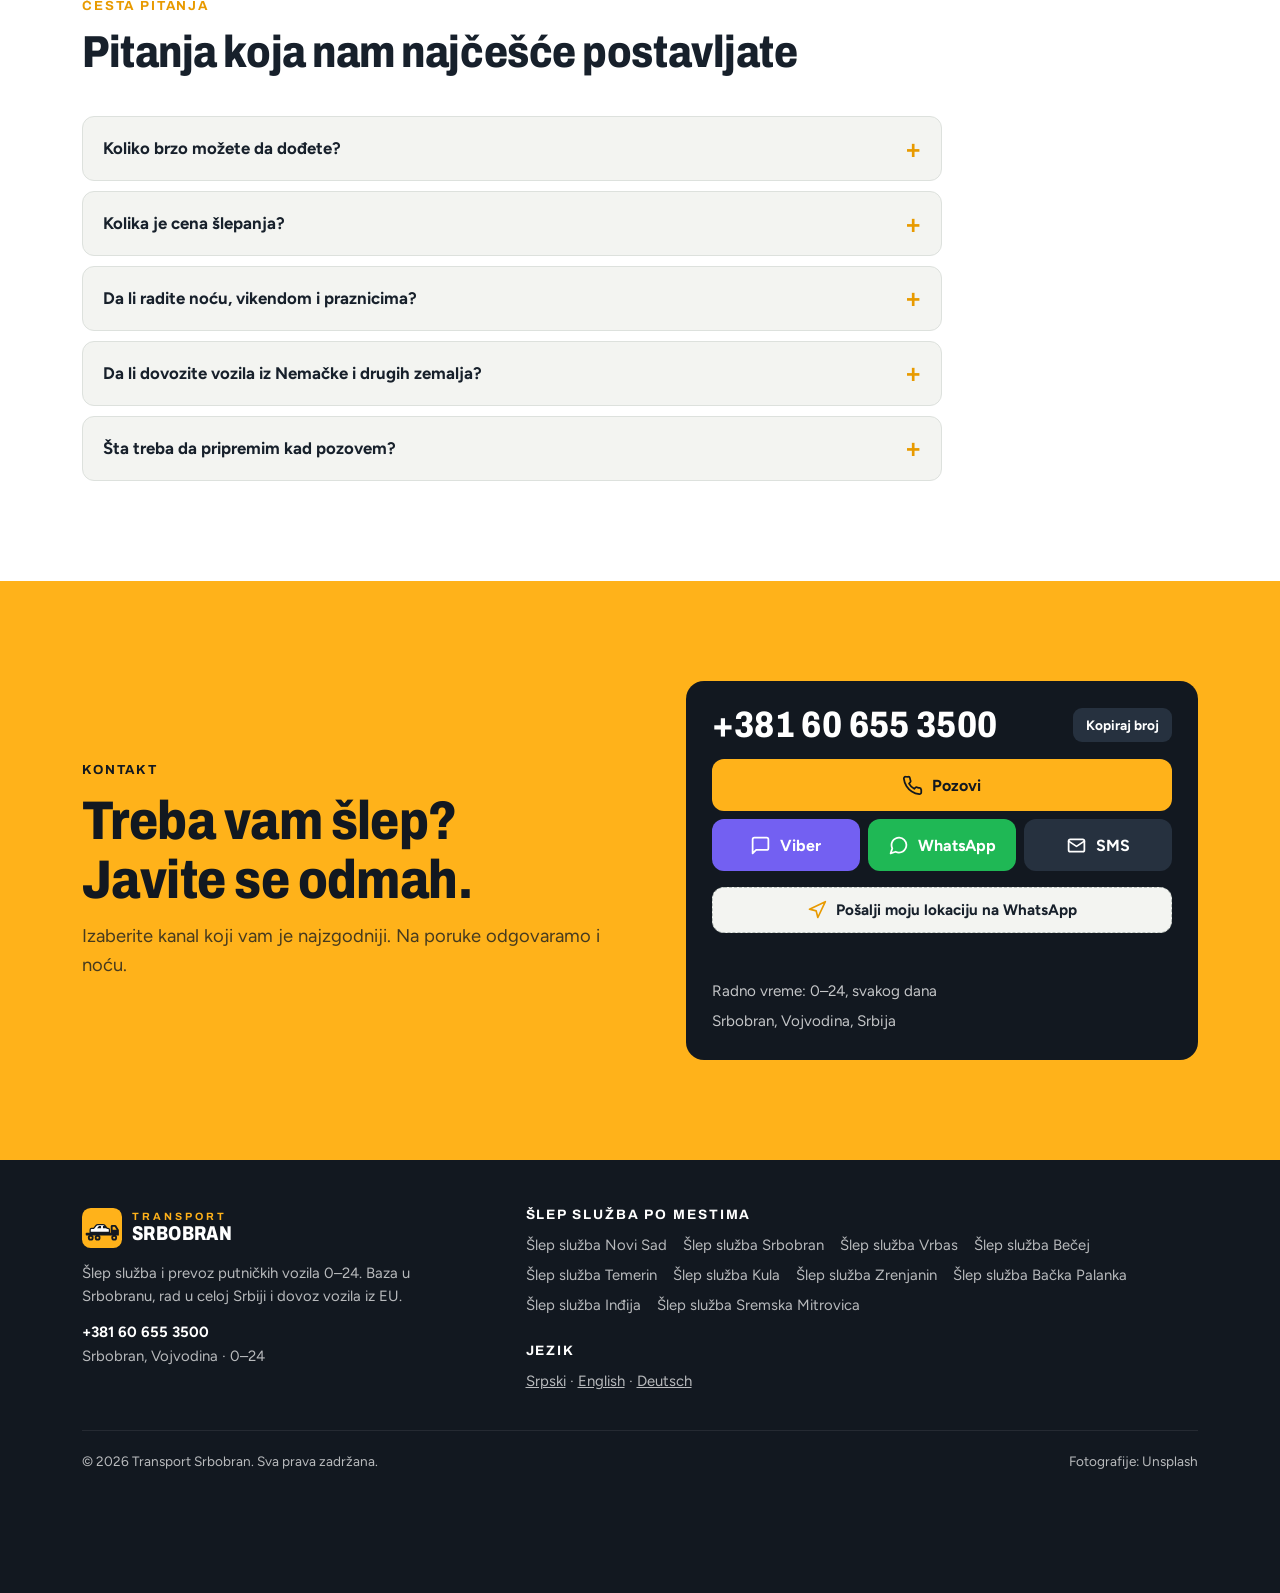
==== commit 00b0f12e: "Add files via upload" ====
--- a/index.html
+++ b/index.html
@@ -5,11 +5,11 @@
 <meta name="viewport" content="width=device-width, initial-scale=1, viewport-fit=cover">
 <title>Šlep služba 0–24 Novi Sad i Srbobran | Prevoz automobila – Transport Srbobran</title>
 <meta name="description" content="Šlep služba i prevoz automobila 0–24. Pomoć na putu, prevoz vozila u kvaru i posle udesa, dovoz vozila iz Nemačke i EU. Novi Sad, Vrbas, Bečej, Temerin i cela Vojvodina. ☎ +381 60 655 3500">
-<link rel="canonical" href="https://psihotrot-tech.github.io/transport/">
-<link rel="alternate" hreflang="sr-RS" href="https://psihotrot-tech.github.io/transport/">
-<link rel="alternate" hreflang="en" href="https://psihotrot-tech.github.io/transport/en/">
-<link rel="alternate" hreflang="de" href="https://psihotrot-tech.github.io/transport/de/">
-<link rel="alternate" hreflang="x-default" href="https://psihotrot-tech.github.io/transport/">
+<link rel="canonical" href="https://psihotrot-tech.github.io/transport-srbobran/">
+<link rel="alternate" hreflang="sr-RS" href="https://psihotrot-tech.github.io/transport-srbobran/">
+<link rel="alternate" hreflang="en" href="https://psihotrot-tech.github.io/transport-srbobran/en/">
+<link rel="alternate" hreflang="de" href="https://psihotrot-tech.github.io/transport-srbobran/de/">
+<link rel="alternate" hreflang="x-default" href="https://psihotrot-tech.github.io/transport-srbobran/">
 <meta name="robots" content="index, follow, max-image-preview:large">
 <meta name="theme-color" content="#121820">
 <meta name="geo.region" content="RS-VO">
@@ -21,7 +21,7 @@
 <meta property="og:locale" content="sr_RS">
 <meta property="og:title" content="Šlep služba 0–24 Novi Sad i Srbobran | Prevoz automobila – Transport Srbobran">
 <meta property="og:description" content="Šlep služba i prevoz automobila 0–24. Pomoć na putu, prevoz vozila u kvaru i posle udesa, dovoz vozila iz Nemačke i EU. Novi Sad, Vrbas, Bečej, Temerin i cela Vojvodina. ☎ +381 60 655 3500">
-<meta property="og:url" content="https://psihotrot-tech.github.io/transport/">
+<meta property="og:url" content="https://psihotrot-tech.github.io/transport-srbobran/">
 <meta property="og:image" content="https://images.unsplash.com/photo-1686966933735-305bd8fe0a77?auto=format&fit=crop&w=1200&q=70">
 <meta name="twitter:card" content="summary_large_image">
 <link rel="icon" href="assets/logo.svg" type="image/svg+xml">
@@ -32,7 +32,7 @@
 <link rel="stylesheet" href="https://fonts.googleapis.com/css2?family=Archivo:wdth,wght@62..125,600..900&family=Figtree:wght@400;600;700;800&display=swap">
 <link rel="stylesheet" href="assets/style.css">
 <link rel="preload" as="image" href="https://images.unsplash.com/photo-1686966933735-305bd8fe0a77?auto=format&fit=crop&w=1600&q=70" imagesrcset="https://images.unsplash.com/photo-1686966933735-305bd8fe0a77?auto=format&fit=crop&w=640&q=70 640w, https://images.unsplash.com/photo-1686966933735-305bd8fe0a77?auto=format&fit=crop&w=1080&q=70 1080w, https://images.unsplash.com/photo-1686966933735-305bd8fe0a77?auto=format&fit=crop&w=1600&q=70 1600w" imagesizes="100vw">
-<script type="application/ld+json">{"@context": "https://schema.org", "@type": "AutomotiveBusiness", "@id": "https://psihotrot-tech.github.io/transport/#business", "name": "Transport Srbobran", "url": "https://psihotrot-tech.github.io/transport/", "telephone": "+381606553500", "image": "https://images.unsplash.com/photo-1686966933735-305bd8fe0a77?auto=format&fit=crop&w=1200&q=70", "logo": "https://psihotrot-tech.github.io/transport/assets/logo.svg", "description": "Šlep služba i prevoz automobila 0–24. Pomoć na putu, prevoz vozila u kvaru i posle udesa, dovoz vozila iz Nemačke i EU. Novi Sad, Vrbas, Bečej, Temerin i cela Vojvodina. ☎ +381 60 655 3500", "address": {"@type": "PostalAddress", "addressLocality": "Srbobran", "postalCode": "21480", "addressRegion": "Vojvodina", "addressCountry": "RS"}, "geo": {"@type": "GeoCoordinates", "latitude": 45.5477, "longitude": 19.7908}, "openingHoursSpecification": [{"@type": "OpeningHoursSpecification", "dayOfWeek": ["Monday", "Tuesday", "Wednesday", "Thursday", "Friday", "Saturday", "Sunday"], "opens": "00:00", "closes": "23:59"}], "areaServed": [{"@type": "GeoCircle", "geoMidpoint": {"@type": "GeoCoordinates", "latitude": 45.2671, "longitude": 19.8335}, "geoRadius": "100000"}, {"@type": "City", "name": "Novi Sad"}, {"@type": "City", "name": "Srbobran"}, {"@type": "City", "name": "Vrbas"}, {"@type": "City", "name": "Bečej"}, {"@type": "City", "name": "Temerin"}, {"@type": "City", "name": "Kula"}, {"@type": "City", "name": "Zrenjanin"}, {"@type": "City", "name": "Bačka Palanka"}, {"@type": "City", "name": "Inđija"}, {"@type": "City", "name": "Sremska Mitrovica"}], "availableLanguage": ["sr", "en", "de"], "hasOfferCatalog": {"@type": "OfferCatalog", "name": "Usluge", "itemListElement": [{"@type": "Offer", "itemOffered": {"@type": "Service", "name": "Šlep služba i pomoć na putu"}}, {"@type": "Offer", "itemOffered": {"@type": "Service", "name": "Prevoz vozila posle udesa"}}, {"@type": "Offer", "itemOffered": {"@type": "Service", "name": "Dovoz vozila iz inostranstva"}}, {"@type": "Offer", "itemOffered": {"@type": "Service", "name": "Prevoz za placeve, servise i kupce"}}]}, "contactPoint": {"@type": "ContactPoint", "telephone": "+381606553500", "contactType": "customer service", "availableLanguage": ["sr", "en", "de"], "hoursAvailable": "Mo-Su 00:00-23:59"}}</script>
+<script type="application/ld+json">{"@context": "https://schema.org", "@type": "AutomotiveBusiness", "@id": "https://psihotrot-tech.github.io/transport-srbobran/#business", "name": "Transport Srbobran", "url": "https://psihotrot-tech.github.io/transport-srbobran/", "telephone": "+381606553500", "image": "https://images.unsplash.com/photo-1686966933735-305bd8fe0a77?auto=format&fit=crop&w=1200&q=70", "logo": "https://psihotrot-tech.github.io/transport-srbobran/assets/logo.svg", "description": "Šlep služba i prevoz automobila 0–24. Pomoć na putu, prevoz vozila u kvaru i posle udesa, dovoz vozila iz Nemačke i EU. Novi Sad, Vrbas, Bečej, Temerin i cela Vojvodina. ☎ +381 60 655 3500", "address": {"@type": "PostalAddress", "addressLocality": "Srbobran", "postalCode": "21480", "addressRegion": "Vojvodina", "addressCountry": "RS"}, "geo": {"@type": "GeoCoordinates", "latitude": 45.5477, "longitude": 19.7908}, "openingHoursSpecification": [{"@type": "OpeningHoursSpecification", "dayOfWeek": ["Monday", "Tuesday", "Wednesday", "Thursday", "Friday", "Saturday", "Sunday"], "opens": "00:00", "closes": "23:59"}], "areaServed": [{"@type": "GeoCircle", "geoMidpoint": {"@type": "GeoCoordinates", "latitude": 45.2671, "longitude": 19.8335}, "geoRadius": "100000"}, {"@type": "City", "name": "Novi Sad"}, {"@type": "City", "name": "Srbobran"}, {"@type": "City", "name": "Vrbas"}, {"@type": "City", "name": "Bečej"}, {"@type": "City", "name": "Temerin"}, {"@type": "City", "name": "Kula"}, {"@type": "City", "name": "Zrenjanin"}, {"@type": "City", "name": "Bačka Palanka"}, {"@type": "City", "name": "Inđija"}, {"@type": "City", "name": "Sremska Mitrovica"}], "availableLanguage": ["sr", "en", "de"], "hasOfferCatalog": {"@type": "OfferCatalog", "name": "Usluge", "itemListElement": [{"@type": "Offer", "itemOffered": {"@type": "Service", "name": "Šlep služba i pomoć na putu"}}, {"@type": "Offer", "itemOffered": {"@type": "Service", "name": "Prevoz vozila posle udesa"}}, {"@type": "Offer", "itemOffered": {"@type": "Service", "name": "Dovoz vozila iz inostranstva"}}, {"@type": "Offer", "itemOffered": {"@type": "Service", "name": "Prevoz za placeve, servise i kupce"}}]}, "contactPoint": {"@type": "ContactPoint", "telephone": "+381606553500", "contactType": "customer service", "availableLanguage": ["sr", "en", "de"], "hoursAvailable": "Mo-Su 00:00-23:59"}}</script>
 <script type="application/ld+json">{"@context": "https://schema.org", "@type": "FAQPage", "mainEntity": [{"@type": "Question", "name": "Koliko brzo možete da dođete?", "acceptedAnswer": {"@type": "Answer", "text": "Zavisi od toga gde se nalazite i koliko je saobraćaja. Pozovite nas i pošaljite lokaciju, pa ćete odmah dobiti procenu vremena dolaska."}}, {"@type": "Question", "name": "Kolika je cena šlepanja?", "acceptedAnswer": {"@type": "Answer", "text": "Cena zavisi od udaljenosti, vrste vozila i stanja u kom se nalazi. Cenu dobijate na upit i znate je pre nego što krenemo, bez naknadnih troškova."}}, {"@type": "Question", "name": "Da li radite noću, vikendom i praznicima?", "acceptedAnswer": {"@type": "Answer", "text": "Da. Šlep služba radi 0–24, svakog dana u godini."}}, {"@type": "Question", "name": "Da li dovozite vozila iz Nemačke i drugih zemalja?", "acceptedAnswer": {"@type": "Answer", "text": "Da. Preuzimamo vozilo kod prodavca u inostranstvu i dovozimo ga na adresu koju odredite. Javite se sa podacima o vozilu i lokaciji za ponudu."}}, {"@type": "Question", "name": "Šta treba da pripremim kad pozovem?", "acceptedAnswer": {"@type": "Answer", "text": "Tačnu lokaciju, marku i model vozila, da li se točkovi okreću i da li imate ključ. Ako je moguće, pošaljite i fotografiju vozila preko Vibera ili WhatsApp-a."}}]}</script>
 </head>
 <body>
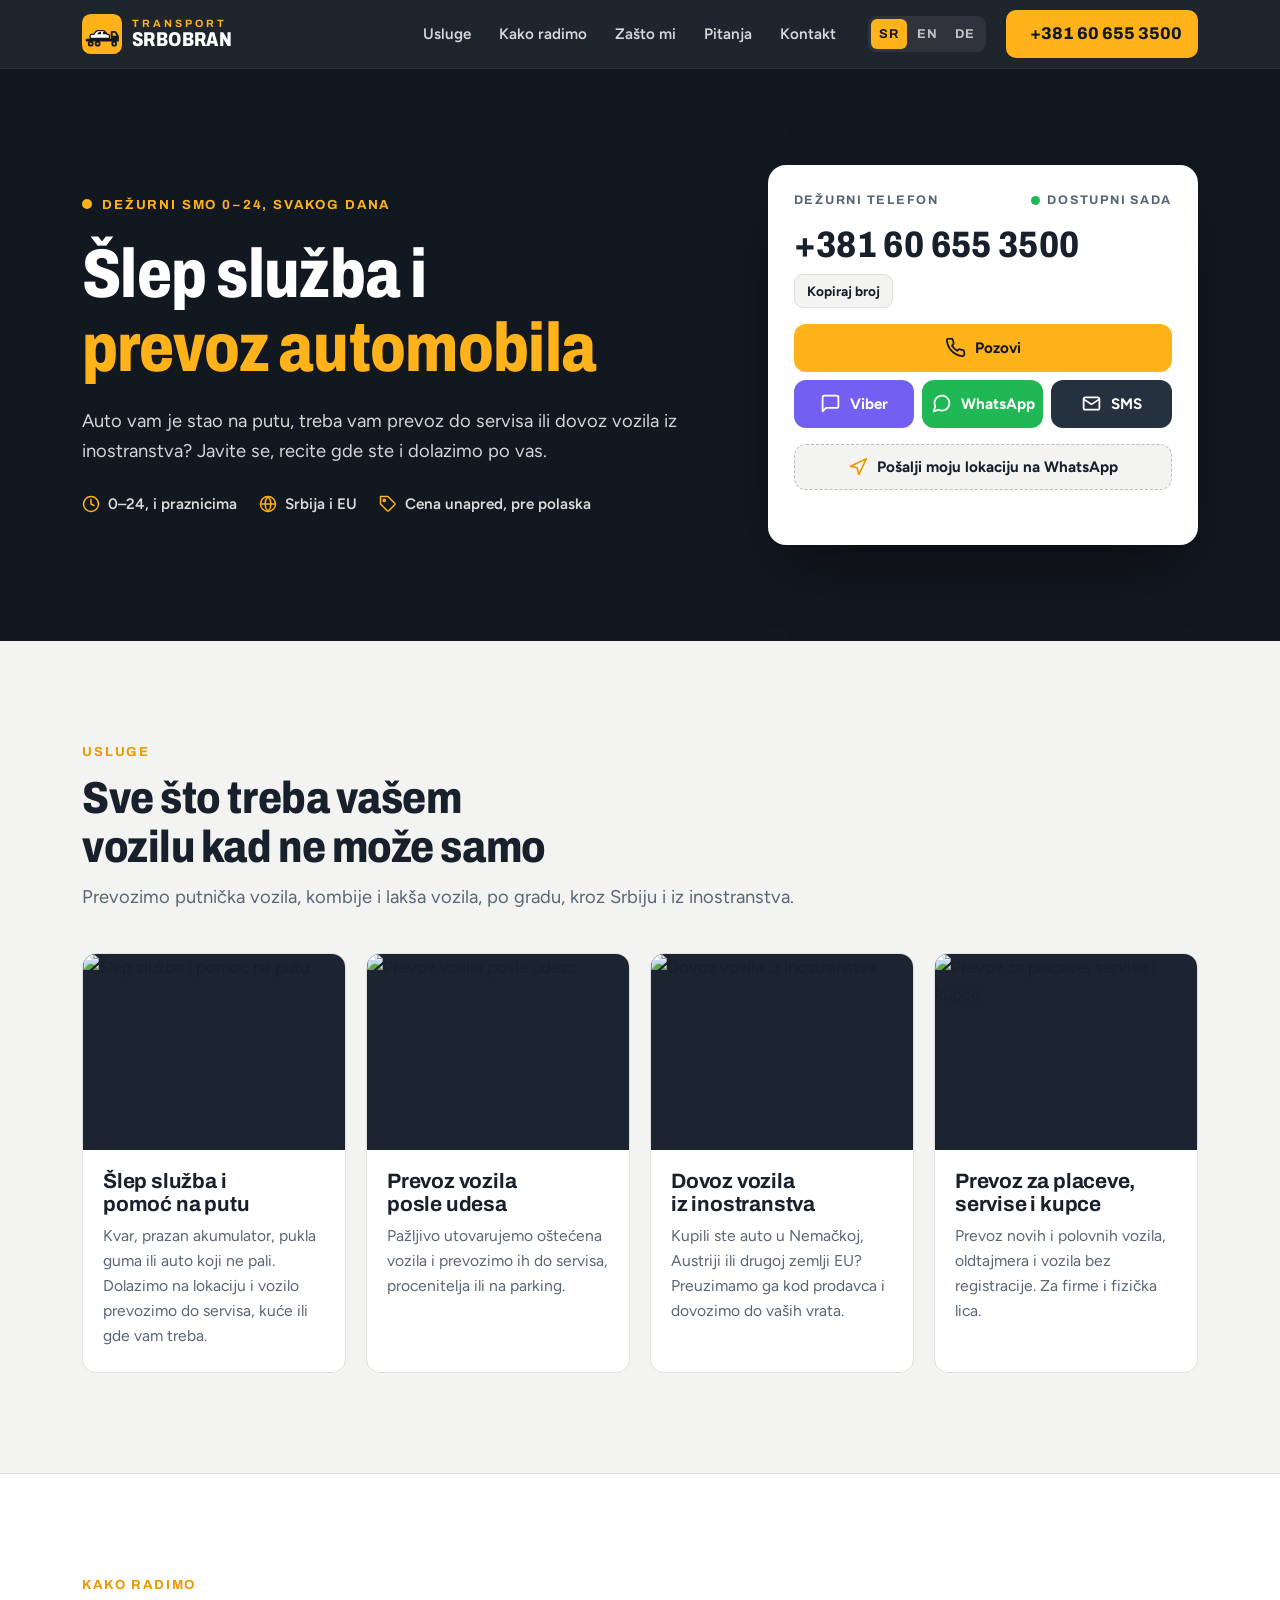
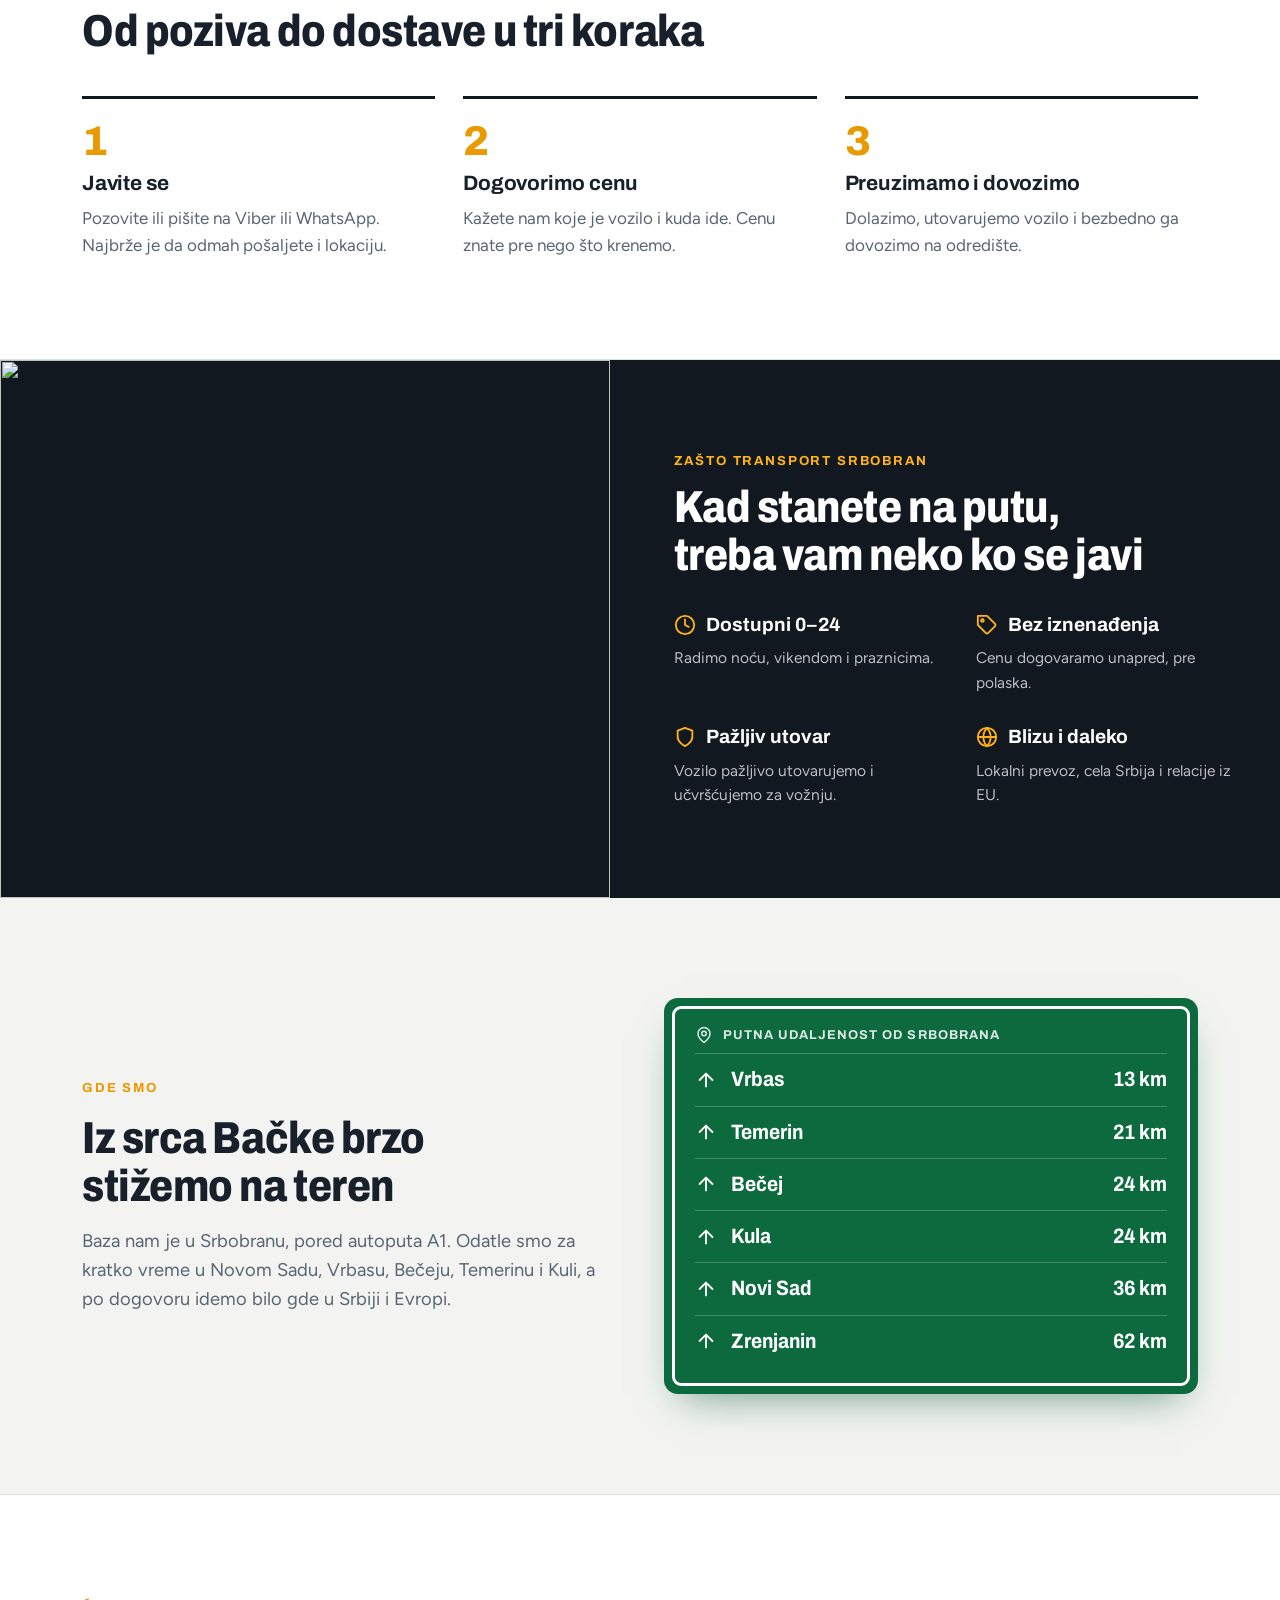
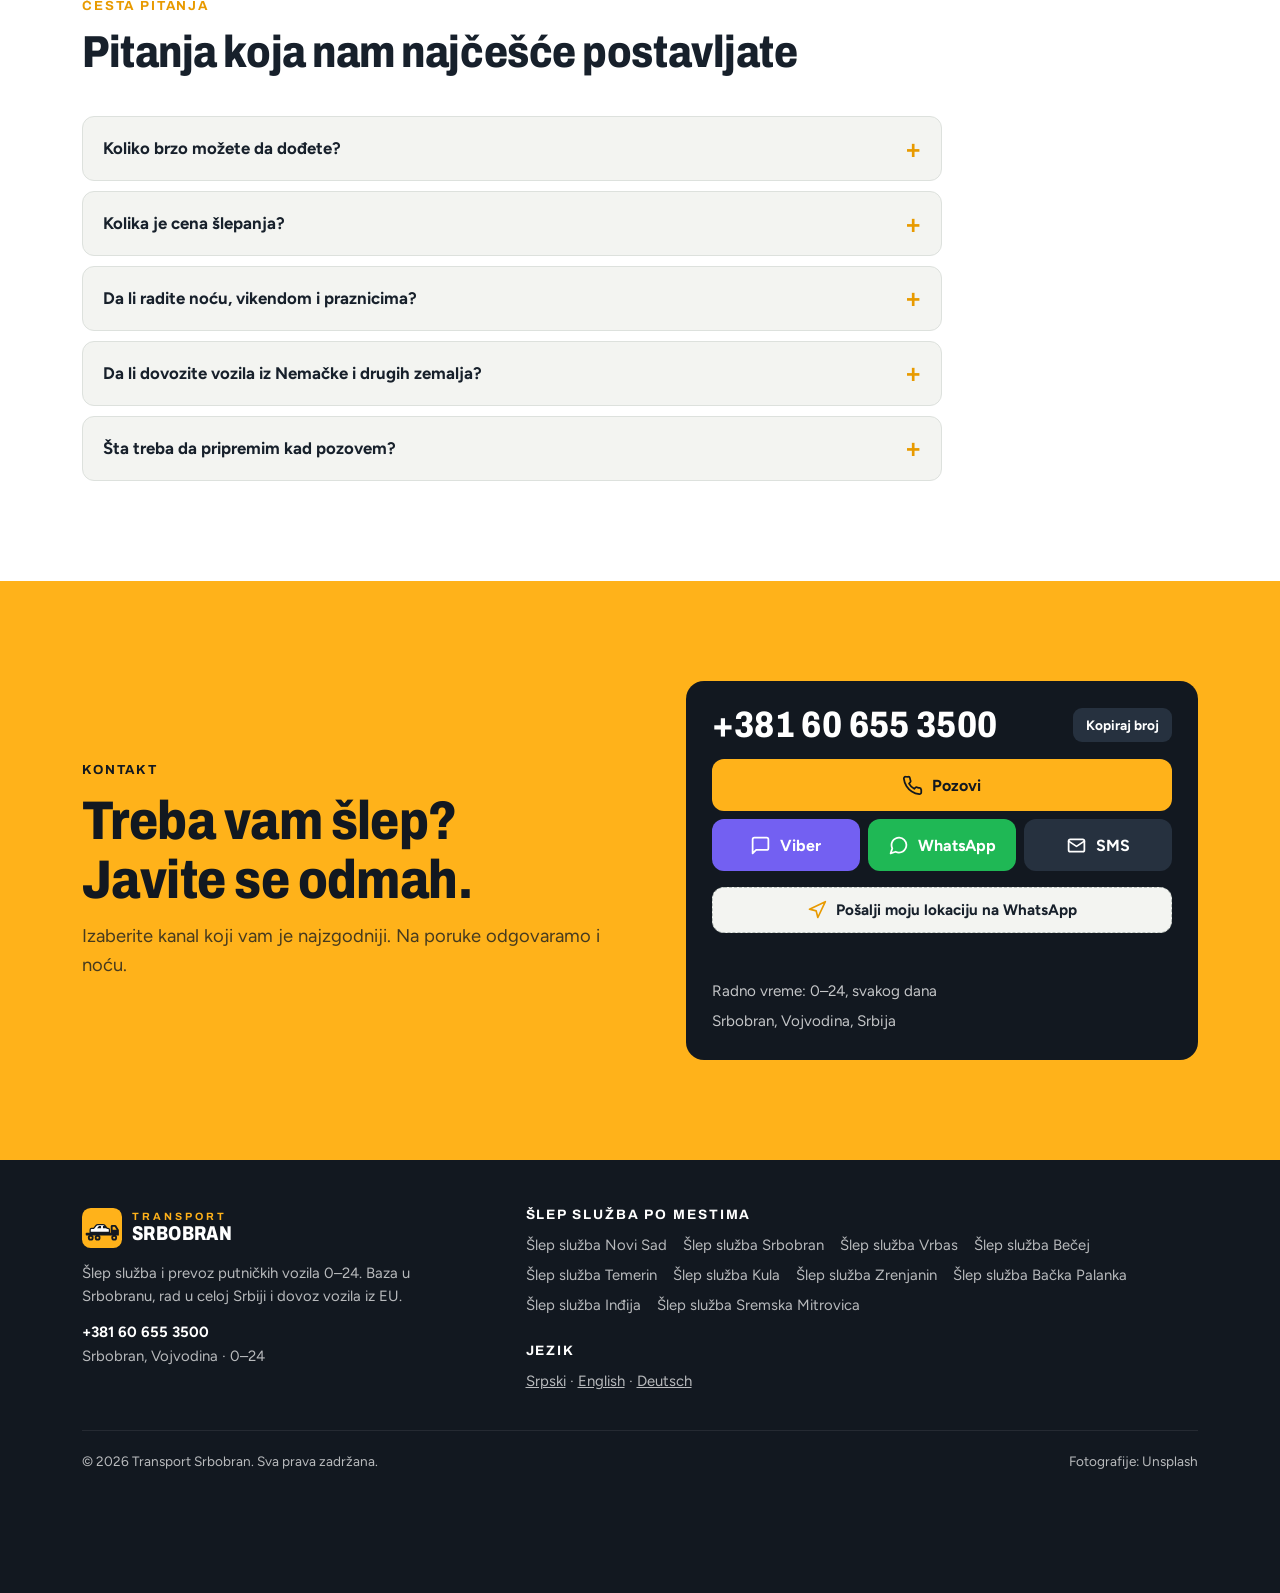
==== commit 704e3cf4: "Add files via upload" ====
--- a/index.html
+++ b/index.html
@@ -5,11 +5,11 @@
 <meta name="viewport" content="width=device-width, initial-scale=1, viewport-fit=cover">
 <title>Šlep služba 0–24 Novi Sad i Srbobran | Prevoz automobila – Transport Srbobran</title>
 <meta name="description" content="Šlep služba i prevoz automobila 0–24. Pomoć na putu, prevoz vozila u kvaru i posle udesa, dovoz vozila iz Nemačke i EU. Novi Sad, Vrbas, Bečej, Temerin i cela Vojvodina. ☎ +381 60 655 3500">
-<link rel="canonical" href="https://psihotrot-tech.github.io/transport-srbobran/">
-<link rel="alternate" hreflang="sr-RS" href="https://psihotrot-tech.github.io/transport-srbobran/">
-<link rel="alternate" hreflang="en" href="https://psihotrot-tech.github.io/transport-srbobran/en/">
-<link rel="alternate" hreflang="de" href="https://psihotrot-tech.github.io/transport-srbobran/de/">
-<link rel="alternate" hreflang="x-default" href="https://psihotrot-tech.github.io/transport-srbobran/">
+<link rel="canonical" href="https://psihotrot-tech.github.io/transport/">
+<link rel="alternate" hreflang="sr-RS" href="https://psihotrot-tech.github.io/transport/">
+<link rel="alternate" hreflang="en" href="https://psihotrot-tech.github.io/transport/en/">
+<link rel="alternate" hreflang="de" href="https://psihotrot-tech.github.io/transport/de/">
+<link rel="alternate" hreflang="x-default" href="https://psihotrot-tech.github.io/transport/">
 <meta name="robots" content="index, follow, max-image-preview:large">
 <meta name="theme-color" content="#121820">
 <meta name="geo.region" content="RS-VO">
@@ -21,8 +21,8 @@
 <meta property="og:locale" content="sr_RS">
 <meta property="og:title" content="Šlep služba 0–24 Novi Sad i Srbobran | Prevoz automobila – Transport Srbobran">
 <meta property="og:description" content="Šlep služba i prevoz automobila 0–24. Pomoć na putu, prevoz vozila u kvaru i posle udesa, dovoz vozila iz Nemačke i EU. Novi Sad, Vrbas, Bečej, Temerin i cela Vojvodina. ☎ +381 60 655 3500">
-<meta property="og:url" content="https://psihotrot-tech.github.io/transport-srbobran/">
-<meta property="og:image" content="https://images.unsplash.com/photo-1686966933735-305bd8fe0a77?auto=format&fit=crop&w=1200&q=70">
+<meta property="og:url" content="https://psihotrot-tech.github.io/transport/">
+<meta property="og:image" content="https://images.unsplash.com/photo-1588899428678-f9ea565d91fc?auto=format&fit=crop&w=1200&q=70">
 <meta name="twitter:card" content="summary_large_image">
 <link rel="icon" href="assets/logo.svg" type="image/svg+xml">
 <link rel="apple-touch-icon" href="assets/logo.svg">
@@ -31,8 +31,8 @@
 <link rel="preconnect" href="https://fonts.gstatic.com" crossorigin>
 <link rel="stylesheet" href="https://fonts.googleapis.com/css2?family=Archivo:wdth,wght@62..125,600..900&family=Figtree:wght@400;600;700;800&display=swap">
 <link rel="stylesheet" href="assets/style.css">
-<link rel="preload" as="image" href="https://images.unsplash.com/photo-1686966933735-305bd8fe0a77?auto=format&fit=crop&w=1600&q=70" imagesrcset="https://images.unsplash.com/photo-1686966933735-305bd8fe0a77?auto=format&fit=crop&w=640&q=70 640w, https://images.unsplash.com/photo-1686966933735-305bd8fe0a77?auto=format&fit=crop&w=1080&q=70 1080w, https://images.unsplash.com/photo-1686966933735-305bd8fe0a77?auto=format&fit=crop&w=1600&q=70 1600w" imagesizes="100vw">
-<script type="application/ld+json">{"@context": "https://schema.org", "@type": "AutomotiveBusiness", "@id": "https://psihotrot-tech.github.io/transport-srbobran/#business", "name": "Transport Srbobran", "url": "https://psihotrot-tech.github.io/transport-srbobran/", "telephone": "+381606553500", "image": "https://images.unsplash.com/photo-1686966933735-305bd8fe0a77?auto=format&fit=crop&w=1200&q=70", "logo": "https://psihotrot-tech.github.io/transport-srbobran/assets/logo.svg", "description": "Šlep služba i prevoz automobila 0–24. Pomoć na putu, prevoz vozila u kvaru i posle udesa, dovoz vozila iz Nemačke i EU. Novi Sad, Vrbas, Bečej, Temerin i cela Vojvodina. ☎ +381 60 655 3500", "address": {"@type": "PostalAddress", "addressLocality": "Srbobran", "postalCode": "21480", "addressRegion": "Vojvodina", "addressCountry": "RS"}, "geo": {"@type": "GeoCoordinates", "latitude": 45.5477, "longitude": 19.7908}, "openingHoursSpecification": [{"@type": "OpeningHoursSpecification", "dayOfWeek": ["Monday", "Tuesday", "Wednesday", "Thursday", "Friday", "Saturday", "Sunday"], "opens": "00:00", "closes": "23:59"}], "areaServed": [{"@type": "GeoCircle", "geoMidpoint": {"@type": "GeoCoordinates", "latitude": 45.2671, "longitude": 19.8335}, "geoRadius": "100000"}, {"@type": "City", "name": "Novi Sad"}, {"@type": "City", "name": "Srbobran"}, {"@type": "City", "name": "Vrbas"}, {"@type": "City", "name": "Bečej"}, {"@type": "City", "name": "Temerin"}, {"@type": "City", "name": "Kula"}, {"@type": "City", "name": "Zrenjanin"}, {"@type": "City", "name": "Bačka Palanka"}, {"@type": "City", "name": "Inđija"}, {"@type": "City", "name": "Sremska Mitrovica"}], "availableLanguage": ["sr", "en", "de"], "hasOfferCatalog": {"@type": "OfferCatalog", "name": "Usluge", "itemListElement": [{"@type": "Offer", "itemOffered": {"@type": "Service", "name": "Šlep služba i pomoć na putu"}}, {"@type": "Offer", "itemOffered": {"@type": "Service", "name": "Prevoz vozila posle udesa"}}, {"@type": "Offer", "itemOffered": {"@type": "Service", "name": "Dovoz vozila iz inostranstva"}}, {"@type": "Offer", "itemOffered": {"@type": "Service", "name": "Prevoz za placeve, servise i kupce"}}]}, "contactPoint": {"@type": "ContactPoint", "telephone": "+381606553500", "contactType": "customer service", "availableLanguage": ["sr", "en", "de"], "hoursAvailable": "Mo-Su 00:00-23:59"}}</script>
+<link rel="preload" as="image" href="https://images.unsplash.com/photo-1588899428678-f9ea565d91fc?auto=format&fit=crop&w=1600&q=70" imagesrcset="https://images.unsplash.com/photo-1588899428678-f9ea565d91fc?auto=format&fit=crop&w=640&q=70 640w, https://images.unsplash.com/photo-1588899428678-f9ea565d91fc?auto=format&fit=crop&w=1080&q=70 1080w, https://images.unsplash.com/photo-1588899428678-f9ea565d91fc?auto=format&fit=crop&w=1600&q=70 1600w" imagesizes="100vw">
+<script type="application/ld+json">{"@context": "https://schema.org", "@type": "AutomotiveBusiness", "@id": "https://psihotrot-tech.github.io/transport/#business", "name": "Transport Srbobran", "url": "https://psihotrot-tech.github.io/transport/", "telephone": "+381606553500", "image": "https://images.unsplash.com/photo-1588899428678-f9ea565d91fc?auto=format&fit=crop&w=1200&q=70", "logo": "https://psihotrot-tech.github.io/transport/assets/logo.svg", "description": "Šlep služba i prevoz automobila 0–24. Pomoć na putu, prevoz vozila u kvaru i posle udesa, dovoz vozila iz Nemačke i EU. Novi Sad, Vrbas, Bečej, Temerin i cela Vojvodina. ☎ +381 60 655 3500", "address": {"@type": "PostalAddress", "addressLocality": "Srbobran", "postalCode": "21480", "addressRegion": "Vojvodina", "addressCountry": "RS"}, "geo": {"@type": "GeoCoordinates", "latitude": 45.5477, "longitude": 19.7908}, "openingHoursSpecification": [{"@type": "OpeningHoursSpecification", "dayOfWeek": ["Monday", "Tuesday", "Wednesday", "Thursday", "Friday", "Saturday", "Sunday"], "opens": "00:00", "closes": "23:59"}], "areaServed": [{"@type": "GeoCircle", "geoMidpoint": {"@type": "GeoCoordinates", "latitude": 45.2671, "longitude": 19.8335}, "geoRadius": "100000"}, {"@type": "City", "name": "Novi Sad"}, {"@type": "City", "name": "Srbobran"}, {"@type": "City", "name": "Vrbas"}, {"@type": "City", "name": "Bečej"}, {"@type": "City", "name": "Temerin"}, {"@type": "City", "name": "Kula"}, {"@type": "City", "name": "Zrenjanin"}, {"@type": "City", "name": "Bačka Palanka"}, {"@type": "City", "name": "Inđija"}, {"@type": "City", "name": "Sremska Mitrovica"}], "availableLanguage": ["sr", "en", "de"], "hasOfferCatalog": {"@type": "OfferCatalog", "name": "Usluge", "itemListElement": [{"@type": "Offer", "itemOffered": {"@type": "Service", "name": "Šlep služba i pomoć na putu"}}, {"@type": "Offer", "itemOffered": {"@type": "Service", "name": "Prevoz vozila posle udesa"}}, {"@type": "Offer", "itemOffered": {"@type": "Service", "name": "Dovoz vozila iz inostranstva"}}, {"@type": "Offer", "itemOffered": {"@type": "Service", "name": "Prevoz za placeve, servise i kupce"}}]}, "contactPoint": {"@type": "ContactPoint", "telephone": "+381606553500", "contactType": "customer service", "availableLanguage": ["sr", "en", "de"], "hoursAvailable": "Mo-Su 00:00-23:59"}}</script>
 <script type="application/ld+json">{"@context": "https://schema.org", "@type": "FAQPage", "mainEntity": [{"@type": "Question", "name": "Koliko brzo možete da dođete?", "acceptedAnswer": {"@type": "Answer", "text": "Zavisi od toga gde se nalazite i koliko je saobraćaja. Pozovite nas i pošaljite lokaciju, pa ćete odmah dobiti procenu vremena dolaska."}}, {"@type": "Question", "name": "Kolika je cena šlepanja?", "acceptedAnswer": {"@type": "Answer", "text": "Cena zavisi od udaljenosti, vrste vozila i stanja u kom se nalazi. Cenu dobijate na upit i znate je pre nego što krenemo, bez naknadnih troškova."}}, {"@type": "Question", "name": "Da li radite noću, vikendom i praznicima?", "acceptedAnswer": {"@type": "Answer", "text": "Da. Šlep služba radi 0–24, svakog dana u godini."}}, {"@type": "Question", "name": "Da li dovozite vozila iz Nemačke i drugih zemalja?", "acceptedAnswer": {"@type": "Answer", "text": "Da. Preuzimamo vozilo kod prodavca u inostranstvu i dovozimo ga na adresu koju odredite. Javite se sa podacima o vozilu i lokaciji za ponudu."}}, {"@type": "Question", "name": "Šta treba da pripremim kad pozovem?", "acceptedAnswer": {"@type": "Answer", "text": "Tačnu lokaciju, marku i model vozila, da li se točkovi okreću i da li imate ključ. Ako je moguće, pošaljite i fotografiju vozila preko Vibera ili WhatsApp-a."}}]}</script>
 </head>
 <body>
@@ -51,7 +51,7 @@
 </header>
 <main id="main">
 <section class="hero" style="padding:0">
- <div class="hero-bg"><img src="https://images.unsplash.com/photo-1686966933735-305bd8fe0a77?auto=format&fit=crop&w=1600&q=70" srcset="https://images.unsplash.com/photo-1686966933735-305bd8fe0a77?auto=format&fit=crop&w=640&q=70 640w, https://images.unsplash.com/photo-1686966933735-305bd8fe0a77?auto=format&fit=crop&w=1080&q=70 1080w, https://images.unsplash.com/photo-1686966933735-305bd8fe0a77?auto=format&fit=crop&w=1600&q=70 1600w" sizes="100vw" alt="" fetchpriority="high"></div>
+ <div class="hero-bg"><img src="https://images.unsplash.com/photo-1588899428678-f9ea565d91fc?auto=format&fit=crop&w=1600&q=70" srcset="https://images.unsplash.com/photo-1588899428678-f9ea565d91fc?auto=format&fit=crop&w=640&q=70 640w, https://images.unsplash.com/photo-1588899428678-f9ea565d91fc?auto=format&fit=crop&w=1080&q=70 1080w, https://images.unsplash.com/photo-1588899428678-f9ea565d91fc?auto=format&fit=crop&w=1600&q=70 1600w" sizes="100vw" alt="" fetchpriority="high"></div>
  <div class="wrap hero-inner">
   <div class="hero-copy reveal">
    <span class="eyebrow"><i class="pulse"></i>Dežurni smo 0–24, svakog dana</span>
@@ -77,16 +77,16 @@
  <div class="wrap">
   <div class="sec-head"><span class="eyebrow">Usluge</span><h2>Sve što treba vašem vozilu kad ne može samo</h2><p class="lead">Prevozimo putnička vozila, kombije i lakša vozila, po gradu, kroz Srbiju i iz inostranstva.</p></div>
   <div class="services"><article class="svc">
- <figure><img src="https://images.unsplash.com/photo-1730514784243-f0e7f09c9f50?auto=format&fit=crop&w=800&q=70" srcset="https://images.unsplash.com/photo-1730514784243-f0e7f09c9f50?auto=format&fit=crop&w=480&q=70 480w, https://images.unsplash.com/photo-1730514784243-f0e7f09c9f50?auto=format&fit=crop&w=800&q=70 800w" sizes="(max-width:560px) 100vw, (max-width:1050px) 50vw, 25vw" alt="Šlep služba i pomoć na putu" loading="lazy" width="800" height="600"></figure>
+ <figure><img src="https://images.unsplash.com/photo-1595392004747-3d9b64a4b013?auto=format&fit=crop&w=800&q=70" srcset="https://images.unsplash.com/photo-1595392004747-3d9b64a4b013?auto=format&fit=crop&w=480&q=70 480w, https://images.unsplash.com/photo-1595392004747-3d9b64a4b013?auto=format&fit=crop&w=800&q=70 800w" sizes="(max-width:560px) 100vw, (max-width:1050px) 50vw, 25vw" alt="Šlep služba i pomoć na putu" loading="lazy" width="800" height="600"></figure>
  <div class="svc-body"><h3>Šlep služba i pomoć na putu</h3><p>Kvar, prazan akumulator, pukla guma ili auto koji ne pali. Dolazimo na lokaciju i vozilo prevozimo do servisa, kuće ili gde vam treba.</p></div>
 </article><article class="svc">
- <figure><img src="https://images.unsplash.com/photo-1730514785075-b065c757b653?auto=format&fit=crop&w=800&q=70" srcset="https://images.unsplash.com/photo-1730514785075-b065c757b653?auto=format&fit=crop&w=480&q=70 480w, https://images.unsplash.com/photo-1730514785075-b065c757b653?auto=format&fit=crop&w=800&q=70 800w" sizes="(max-width:560px) 100vw, (max-width:1050px) 50vw, 25vw" alt="Prevoz vozila posle udesa" loading="lazy" width="800" height="600"></figure>
+ <figure><img src="https://images.unsplash.com/photo-1602038187784-41e649a79d38?auto=format&fit=crop&w=800&q=70" srcset="https://images.unsplash.com/photo-1602038187784-41e649a79d38?auto=format&fit=crop&w=480&q=70 480w, https://images.unsplash.com/photo-1602038187784-41e649a79d38?auto=format&fit=crop&w=800&q=70 800w" sizes="(max-width:560px) 100vw, (max-width:1050px) 50vw, 25vw" alt="Prevoz vozila posle udesa" loading="lazy" width="800" height="600"></figure>
  <div class="svc-body"><h3>Prevoz vozila posle udesa</h3><p>Pažljivo utovarujemo oštećena vozila i prevozimo ih do servisa, procenitelja ili na parking.</p></div>
 </article><article class="svc">
- <figure><img src="https://images.unsplash.com/photo-1761917904658-2a9ecb84a169?auto=format&fit=crop&w=800&q=70" srcset="https://images.unsplash.com/photo-1761917904658-2a9ecb84a169?auto=format&fit=crop&w=480&q=70 480w, https://images.unsplash.com/photo-1761917904658-2a9ecb84a169?auto=format&fit=crop&w=800&q=70 800w" sizes="(max-width:560px) 100vw, (max-width:1050px) 50vw, 25vw" alt="Dovoz vozila iz inostranstva" loading="lazy" width="800" height="600"></figure>
+ <figure><img src="https://images.unsplash.com/photo-1500921726673-e4bdc09efa55?auto=format&fit=crop&w=800&q=70" srcset="https://images.unsplash.com/photo-1500921726673-e4bdc09efa55?auto=format&fit=crop&w=480&q=70 480w, https://images.unsplash.com/photo-1500921726673-e4bdc09efa55?auto=format&fit=crop&w=800&q=70 800w" sizes="(max-width:560px) 100vw, (max-width:1050px) 50vw, 25vw" alt="Dovoz vozila iz inostranstva" loading="lazy" width="800" height="600"></figure>
  <div class="svc-body"><h3>Dovoz vozila iz inostranstva</h3><p>Kupili ste auto u Nemačkoj, Austriji ili drugoj zemlji EU? Preuzimamo ga kod prodavca i dovozimo do vaših vrata.</p></div>
 </article><article class="svc">
- <figure><img src="https://images.unsplash.com/photo-1764200458388-65c4b0c19a95?auto=format&fit=crop&w=800&q=70" srcset="https://images.unsplash.com/photo-1764200458388-65c4b0c19a95?auto=format&fit=crop&w=480&q=70 480w, https://images.unsplash.com/photo-1764200458388-65c4b0c19a95?auto=format&fit=crop&w=800&q=70 800w" sizes="(max-width:560px) 100vw, (max-width:1050px) 50vw, 25vw" alt="Prevoz za placeve, servise i kupce" loading="lazy" width="800" height="600"></figure>
+ <figure><img src="https://images.unsplash.com/photo-1520101244246-293f77ffc39e?auto=format&fit=crop&w=800&q=70" srcset="https://images.unsplash.com/photo-1520101244246-293f77ffc39e?auto=format&fit=crop&w=480&q=70 480w, https://images.unsplash.com/photo-1520101244246-293f77ffc39e?auto=format&fit=crop&w=800&q=70 800w" sizes="(max-width:560px) 100vw, (max-width:1050px) 50vw, 25vw" alt="Prevoz za placeve, servise i kupce" loading="lazy" width="800" height="600"></figure>
  <div class="svc-body"><h3>Prevoz za placeve, servise i kupce</h3><p>Prevoz novih i polovnih vozila, oldtajmera i vozila bez registracije. Za firme i fizička lica.</p></div>
 </article></div>
  </div>
@@ -99,7 +99,7 @@
 </section>
 <section id="zasto" class="why">
  <div class="why-grid">
-  <div class="why-img"><img src="https://images.unsplash.com/photo-1738101996177-13110d20a973?auto=format&fit=crop&w=1200&q=70" srcset="https://images.unsplash.com/photo-1738101996177-13110d20a973?auto=format&fit=crop&w=700&q=70 700w, https://images.unsplash.com/photo-1738101996177-13110d20a973?auto=format&fit=crop&w=1200&q=70 1200w" sizes="(max-width:900px) 100vw, 50vw" alt="" loading="lazy"></div>
+  <div class="why-img"><img src="https://images.unsplash.com/photo-1635098569753-4b90ecdbf528?auto=format&fit=crop&w=1200&q=70" srcset="https://images.unsplash.com/photo-1635098569753-4b90ecdbf528?auto=format&fit=crop&w=700&q=70 700w, https://images.unsplash.com/photo-1635098569753-4b90ecdbf528?auto=format&fit=crop&w=1200&q=70 1200w" sizes="(max-width:900px) 100vw, 50vw" alt="" loading="lazy"></div>
   <div class="why-copy">
    <div class="sec-head" style="margin:0"><span class="eyebrow">Zašto Transport Srbobran</span><h2>Kad stanete na putu, treba vam neko ko se javi</h2></div>
    <ul class="why-list"><li><strong><svg viewBox="0 0 24 24" fill="none" stroke="currentColor" stroke-width="2" stroke-linecap="round" stroke-linejoin="round" aria-hidden="true"><circle cx="12" cy="12" r="10"/><path d="M12 6v6l4 2"/></svg>Dostupni 0–24</strong><p>Radimo noću, vikendom i praznicima.</p></li><li><strong><svg viewBox="0 0 24 24" fill="none" stroke="currentColor" stroke-width="2" stroke-linecap="round" stroke-linejoin="round" aria-hidden="true"><path d="M20.6 13.4 13.4 20.6a2 2 0 0 1-2.8 0L2 12V2h10l8.6 8.6a2 2 0 0 1 0 2.8z"/><circle cx="7" cy="7" r="1.5"/></svg>Bez iznenađenja</strong><p>Cenu dogovaramo unapred, pre polaska.</p></li><li><strong><svg viewBox="0 0 24 24" fill="none" stroke="currentColor" stroke-width="2" stroke-linecap="round" stroke-linejoin="round" aria-hidden="true"><path d="M12 22s8-4 8-10V5l-8-3-8 3v7c0 6 8 10 8 10z"/></svg>Pažljiv utovar</strong><p>Vozilo pažljivo utovarujemo i učvršćujemo za vožnju.</p></li><li><strong><svg viewBox="0 0 24 24" fill="none" stroke="currentColor" stroke-width="2" stroke-linecap="round" stroke-linejoin="round" aria-hidden="true"><circle cx="12" cy="12" r="10"/><path d="M2 12h20M12 2a15 15 0 0 1 4 10 15 15 0 0 1-4 10 15 15 0 0 1-4-10 15 15 0 0 1 4-10z"/></svg>Blizu i daleko</strong><p>Lokalni prevoz, cela Srbija i relacije iz EU.</p></li></ul>
@@ -109,7 +109,7 @@
 <section>
  <div class="wrap reach">
   <div class="reach-copy"><span class="eyebrow">Gde smo</span><h2>Iz srca Bačke brzo stižemo na teren</h2><p class="lead">Baza nam je u Srbobranu, pored autoputa A1. Odatle smo za kratko vreme u Novom Sadu, Vrbasu, Bečeju, Temerinu i Kuli, a po dogovoru idemo bilo gde u Srbiji i Evropi.</p></div>
-  <div class="sign" role="img" aria-label="Udaljenost od Srbobrana"><div class="sign-in"><div class="sign-top"><svg class="arr" viewBox="0 0 24 24" fill="none" stroke="currentColor" stroke-width="2" stroke-linecap="round" stroke-linejoin="round" aria-hidden="true"><path d="M20 10c0 6-8 12-8 12s-8-6-8-12a8 8 0 0 1 16 0z"/><circle cx="12" cy="10" r="3"/></svg>Udaljenost od Srbobrana</div><div class="sign-row"><svg class="arr" viewBox="0 0 24 24" fill="none" stroke="currentColor" stroke-width="2" stroke-linecap="round" stroke-linejoin="round" aria-hidden="true"><path d="M12 19V5M5 12l7-7 7 7"/></svg><span>Vrbas</span><span class="km">≈ 16 km</span></div><div class="sign-row"><svg class="arr" viewBox="0 0 24 24" fill="none" stroke="currentColor" stroke-width="2" stroke-linecap="round" stroke-linejoin="round" aria-hidden="true"><path d="M12 19V5M5 12l7-7 7 7"/></svg><span>Temerin</span><span class="km">≈ 22 km</span></div><div class="sign-row"><svg class="arr" viewBox="0 0 24 24" fill="none" stroke="currentColor" stroke-width="2" stroke-linecap="round" stroke-linejoin="round" aria-hidden="true"><path d="M12 19V5M5 12l7-7 7 7"/></svg><span>Bečej</span><span class="km">≈ 26 km</span></div><div class="sign-row"><svg class="arr" viewBox="0 0 24 24" fill="none" stroke="currentColor" stroke-width="2" stroke-linecap="round" stroke-linejoin="round" aria-hidden="true"><path d="M12 19V5M5 12l7-7 7 7"/></svg><span>Kula</span><span class="km">≈ 30 km</span></div><div class="sign-row"><svg class="arr" viewBox="0 0 24 24" fill="none" stroke="currentColor" stroke-width="2" stroke-linecap="round" stroke-linejoin="round" aria-hidden="true"><path d="M12 19V5M5 12l7-7 7 7"/></svg><span>Novi Sad</span><span class="km">≈ 37 km</span></div><div class="sign-row"><svg class="arr" viewBox="0 0 24 24" fill="none" stroke="currentColor" stroke-width="2" stroke-linecap="round" stroke-linejoin="round" aria-hidden="true"><path d="M12 19V5M5 12l7-7 7 7"/></svg><span>Zrenjanin</span><span class="km">≈ 76 km</span></div></div></div>
+  <div class="sign" role="img" aria-label="Putna udaljenost od Srbobrana"><div class="sign-in"><div class="sign-top"><svg class="arr" viewBox="0 0 24 24" fill="none" stroke="currentColor" stroke-width="2" stroke-linecap="round" stroke-linejoin="round" aria-hidden="true"><path d="M20 10c0 6-8 12-8 12s-8-6-8-12a8 8 0 0 1 16 0z"/><circle cx="12" cy="10" r="3"/></svg>Putna udaljenost od Srbobrana</div><div class="sign-row"><svg class="arr" viewBox="0 0 24 24" fill="none" stroke="currentColor" stroke-width="2" stroke-linecap="round" stroke-linejoin="round" aria-hidden="true"><path d="M12 19V5M5 12l7-7 7 7"/></svg><span>Vrbas</span><span class="km">13 km</span></div><div class="sign-row"><svg class="arr" viewBox="0 0 24 24" fill="none" stroke="currentColor" stroke-width="2" stroke-linecap="round" stroke-linejoin="round" aria-hidden="true"><path d="M12 19V5M5 12l7-7 7 7"/></svg><span>Temerin</span><span class="km">21 km</span></div><div class="sign-row"><svg class="arr" viewBox="0 0 24 24" fill="none" stroke="currentColor" stroke-width="2" stroke-linecap="round" stroke-linejoin="round" aria-hidden="true"><path d="M12 19V5M5 12l7-7 7 7"/></svg><span>Bečej</span><span class="km">24 km</span></div><div class="sign-row"><svg class="arr" viewBox="0 0 24 24" fill="none" stroke="currentColor" stroke-width="2" stroke-linecap="round" stroke-linejoin="round" aria-hidden="true"><path d="M12 19V5M5 12l7-7 7 7"/></svg><span>Kula</span><span class="km">24 km</span></div><div class="sign-row"><svg class="arr" viewBox="0 0 24 24" fill="none" stroke="currentColor" stroke-width="2" stroke-linecap="round" stroke-linejoin="round" aria-hidden="true"><path d="M12 19V5M5 12l7-7 7 7"/></svg><span>Novi Sad</span><span class="km">36 km</span></div><div class="sign-row"><svg class="arr" viewBox="0 0 24 24" fill="none" stroke="currentColor" stroke-width="2" stroke-linecap="round" stroke-linejoin="round" aria-hidden="true"><path d="M12 19V5M5 12l7-7 7 7"/></svg><span>Zrenjanin</span><span class="km">62 km</span></div></div></div>
  </div>
 </section>
 <section id="pitanja" class="faq-sec">
@@ -160,8 +160,8 @@
 </footer>
 <div class="callbar">
  <a class="btn btn-call" href="tel:+381606553500"><svg viewBox="0 0 24 24" fill="none" stroke="currentColor" stroke-width="2" stroke-linecap="round" stroke-linejoin="round" aria-hidden="true"><path d="M22 16.9v3a2 2 0 0 1-2.2 2 19.8 19.8 0 0 1-8.6-3.1 19.5 19.5 0 0 1-6-6A19.8 19.8 0 0 1 2.1 4.2 2 2 0 0 1 4.1 2h3a2 2 0 0 1 2 1.7c.1.9.4 1.8.7 2.7a2 2 0 0 1-.5 2.1L8 9.8a16 16 0 0 0 6 6l1.3-1.3a2 2 0 0 1 2.1-.4c.9.3 1.8.6 2.7.7a2 2 0 0 1 1.7 2z"/></svg>Pozovi</a>
- <a class="btn btn-viber" href="viber://chat?number=%2B381606553500">Viber</a>
- <a class="btn btn-wa" href="https://wa.me/381606553500" target="_blank" rel="noopener">WhatsApp</a>
+ <a class="btn btn-viber" href="viber://chat?number=%2B381606553500"><svg viewBox="0 0 24 24" fill="none" stroke="currentColor" stroke-width="2" stroke-linecap="round" stroke-linejoin="round" aria-hidden="true"><path d="M21 15a2 2 0 0 1-2 2H7l-4 4V5a2 2 0 0 1 2-2h14a2 2 0 0 1 2 2z"/></svg>Viber</a>
+ <a class="btn btn-wa" href="https://wa.me/381606553500" target="_blank" rel="noopener"><svg viewBox="0 0 24 24" fill="none" stroke="currentColor" stroke-width="2" stroke-linecap="round" stroke-linejoin="round" aria-hidden="true"><path d="M21 11.5a8.4 8.4 0 0 1-.9 3.8 8.5 8.5 0 0 1-7.6 4.7 8.4 8.4 0 0 1-3.8-.9L3 21l1.9-5.7a8.4 8.4 0 0 1-.9-3.8 8.5 8.5 0 0 1 4.7-7.6 8.4 8.4 0 0 1 3.8-.9h.5a8.5 8.5 0 0 1 8 8v.5z"/></svg>WhatsApp</a>
 </div>
 <script src="assets/main.js" defer></script>
 </body>
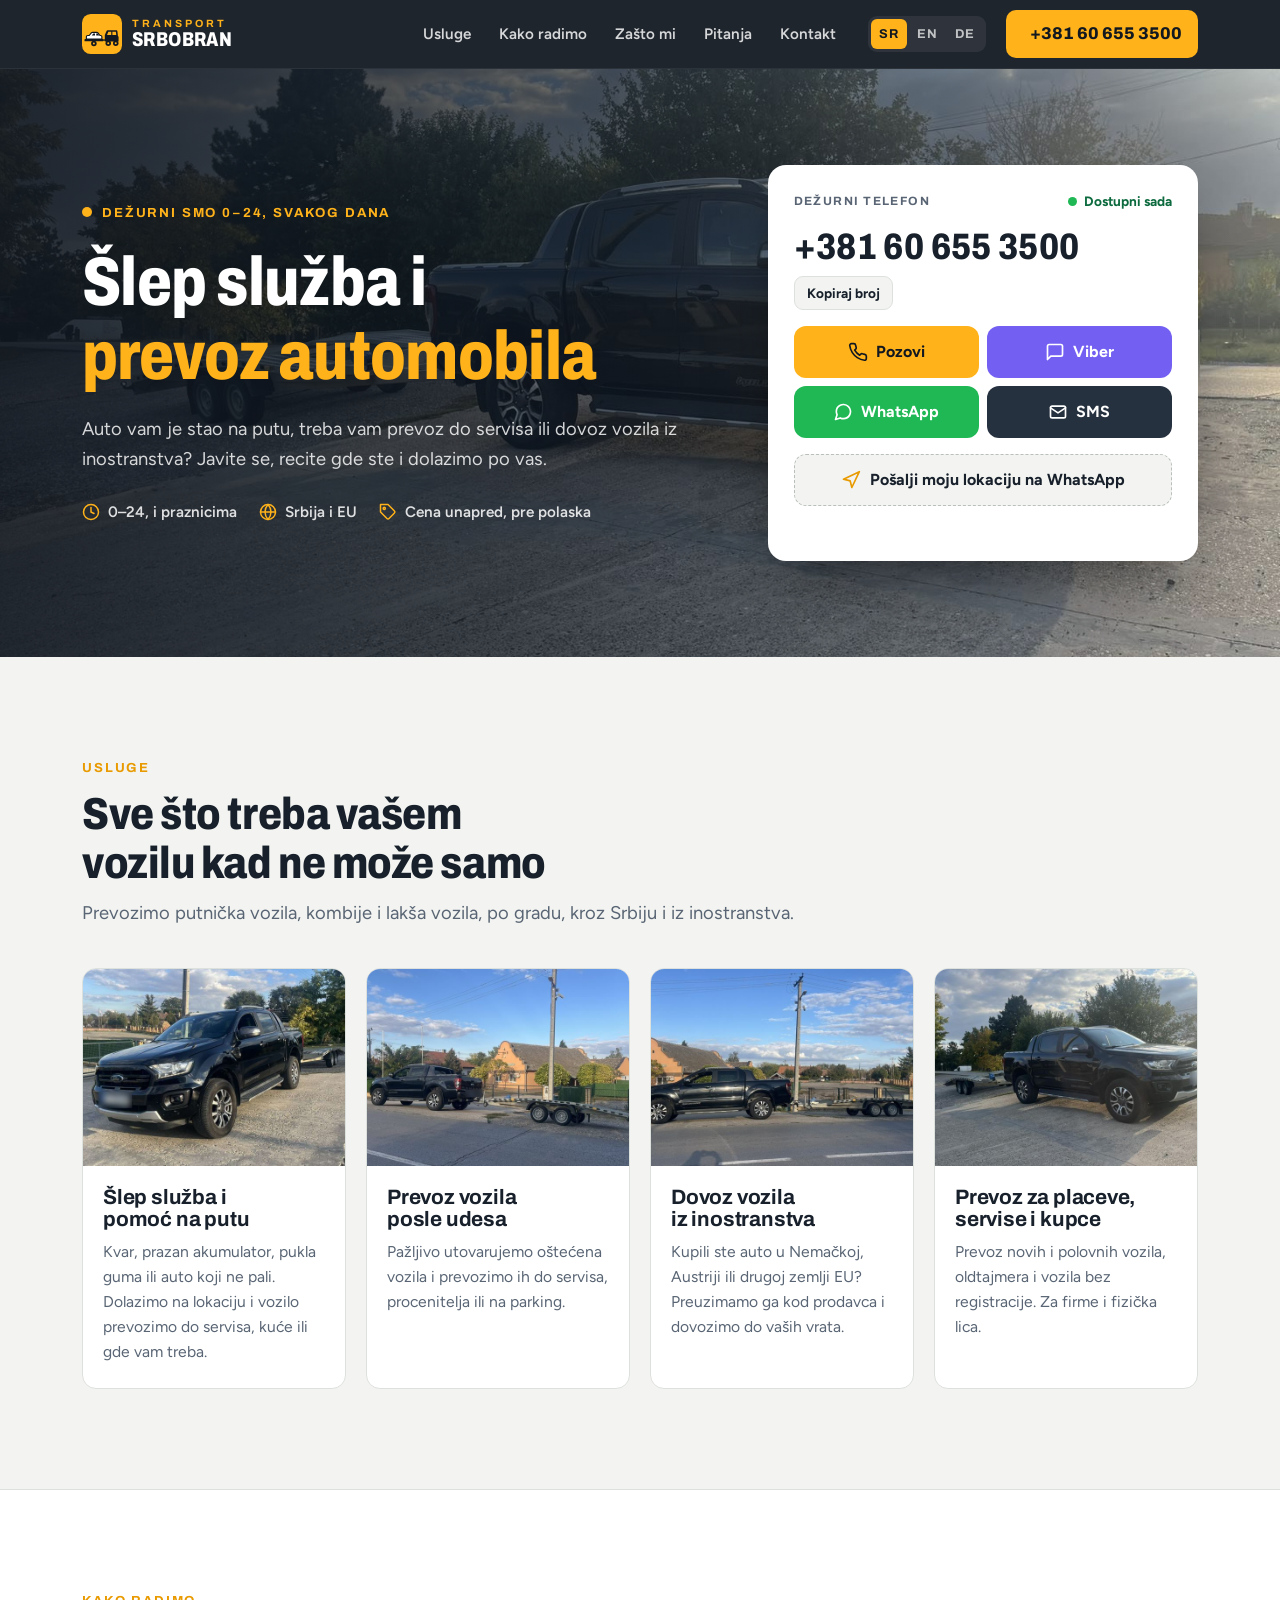
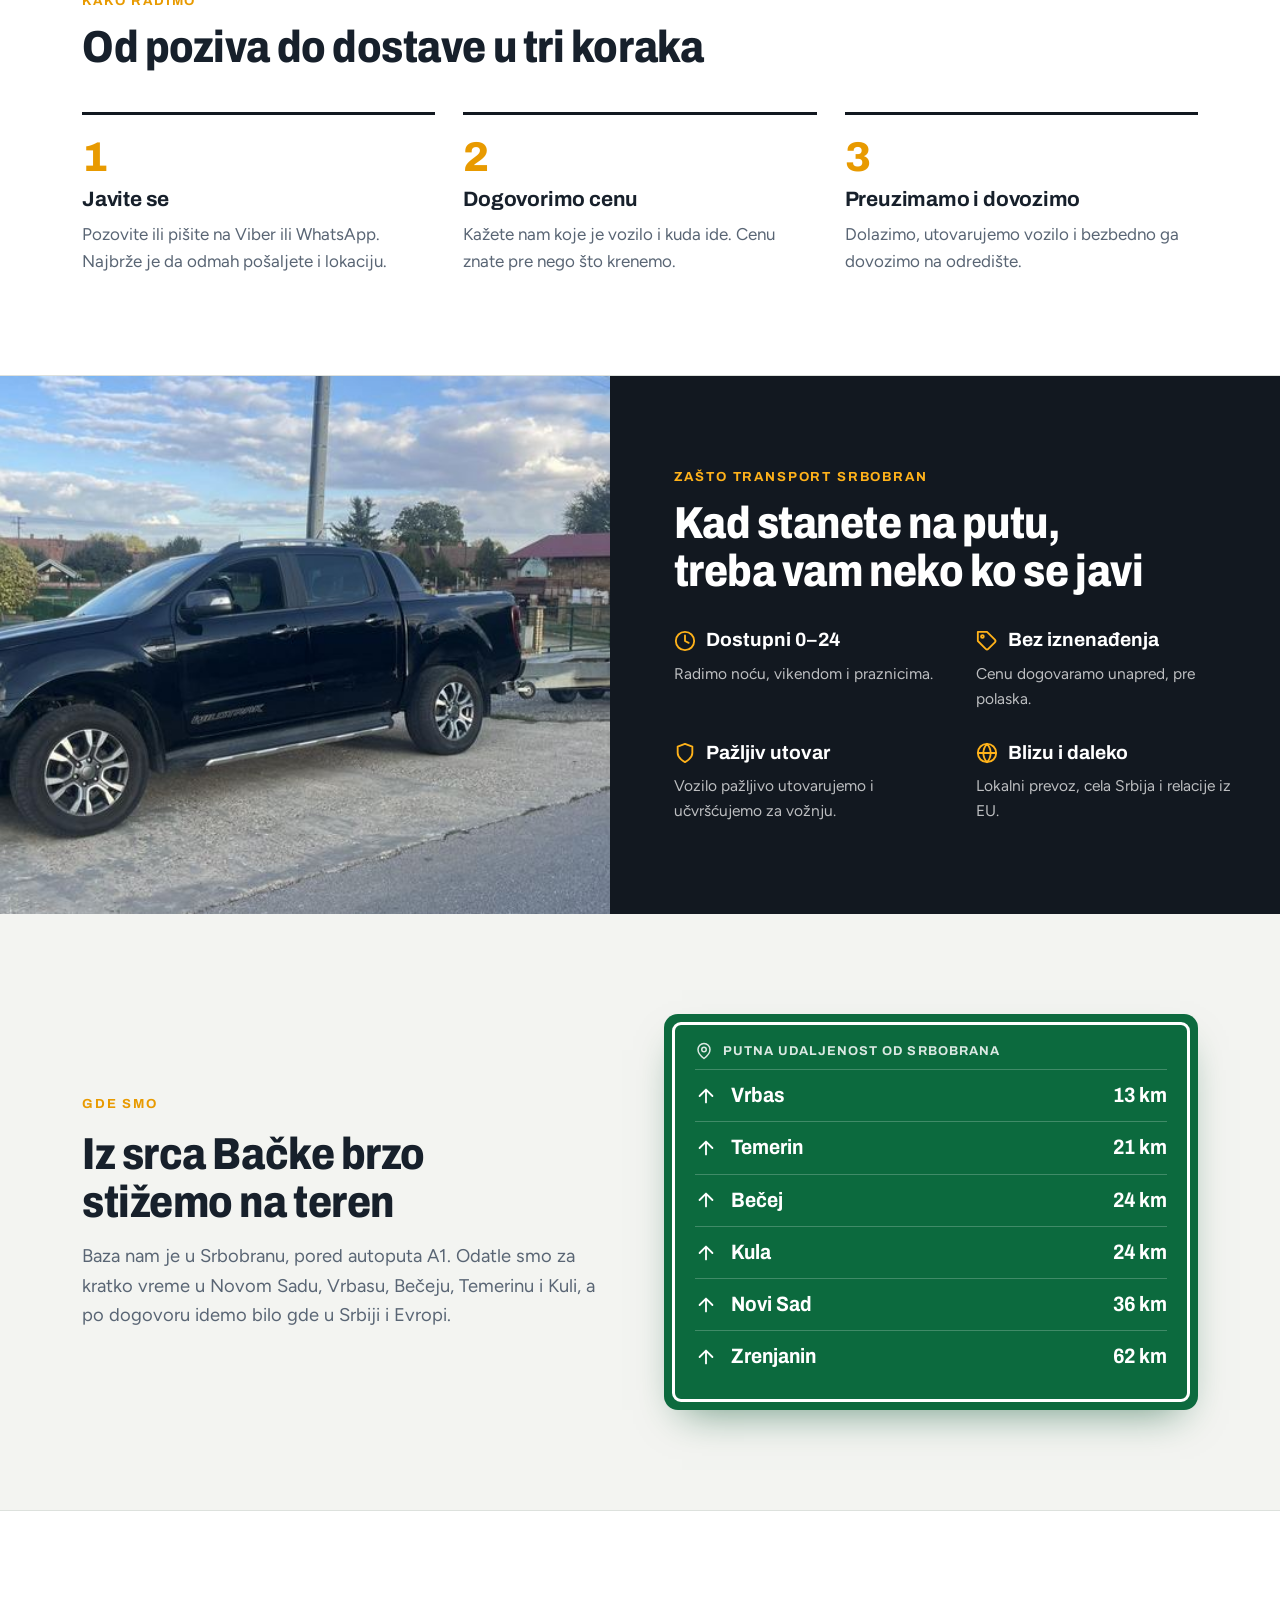
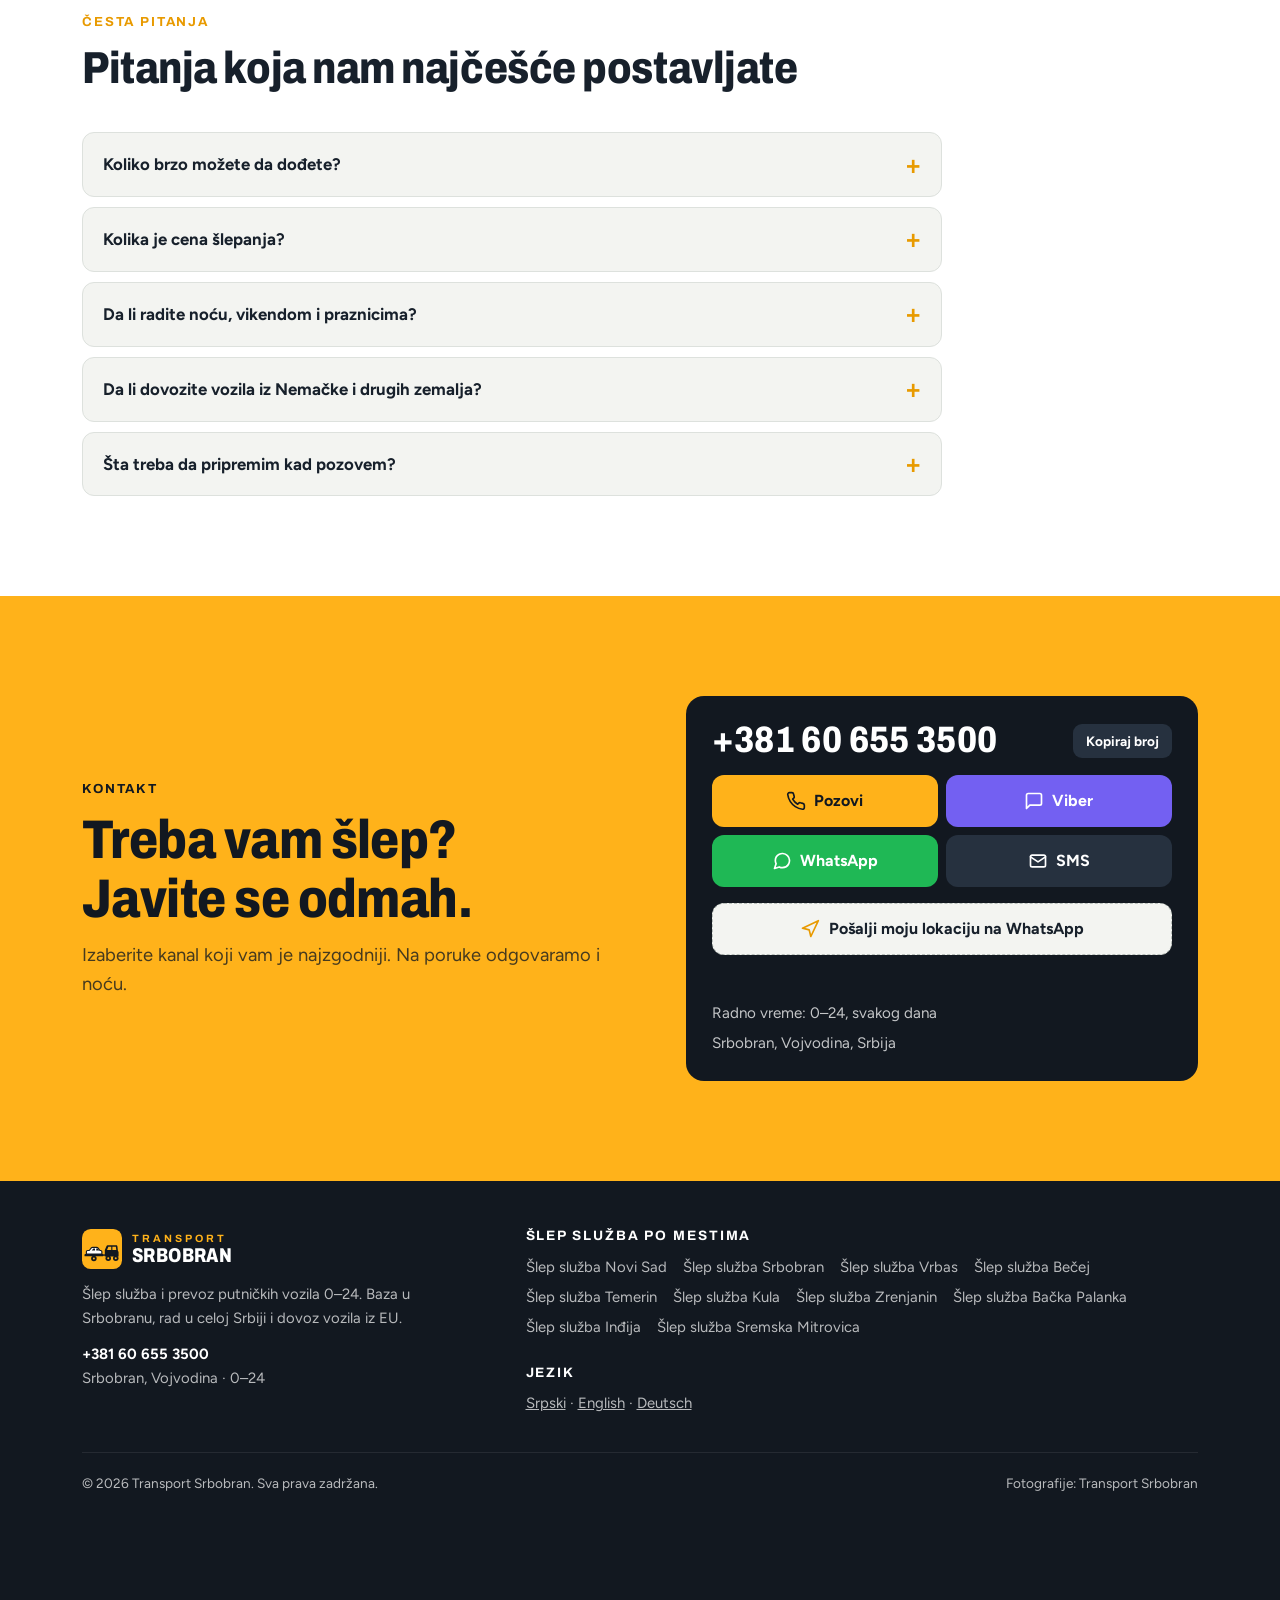
==== commit 86d21877: "Add files via upload" ====
--- a/index.html
+++ b/index.html
@@ -22,17 +22,16 @@
 <meta property="og:title" content="Šlep služba 0–24 Novi Sad i Srbobran | Prevoz automobila – Transport Srbobran">
 <meta property="og:description" content="Šlep služba i prevoz automobila 0–24. Pomoć na putu, prevoz vozila u kvaru i posle udesa, dovoz vozila iz Nemačke i EU. Novi Sad, Vrbas, Bečej, Temerin i cela Vojvodina. ☎ +381 60 655 3500">
 <meta property="og:url" content="https://psihotrot-tech.github.io/transport/">
-<meta property="og:image" content="https://images.unsplash.com/photo-1588899428678-f9ea565d91fc?auto=format&fit=crop&w=1200&q=70">
+<meta property="og:image" content="https://psihotrot-tech.github.io/transport/assets/img/hero-1600.jpg">
 <meta name="twitter:card" content="summary_large_image">
 <link rel="icon" href="assets/logo.svg" type="image/svg+xml">
 <link rel="apple-touch-icon" href="assets/logo.svg">
-<link rel="preconnect" href="https://images.unsplash.com" crossorigin>
 <link rel="preconnect" href="https://fonts.googleapis.com">
 <link rel="preconnect" href="https://fonts.gstatic.com" crossorigin>
 <link rel="stylesheet" href="https://fonts.googleapis.com/css2?family=Archivo:wdth,wght@62..125,600..900&family=Figtree:wght@400;600;700;800&display=swap">
 <link rel="stylesheet" href="assets/style.css">
-<link rel="preload" as="image" href="https://images.unsplash.com/photo-1588899428678-f9ea565d91fc?auto=format&fit=crop&w=1600&q=70" imagesrcset="https://images.unsplash.com/photo-1588899428678-f9ea565d91fc?auto=format&fit=crop&w=640&q=70 640w, https://images.unsplash.com/photo-1588899428678-f9ea565d91fc?auto=format&fit=crop&w=1080&q=70 1080w, https://images.unsplash.com/photo-1588899428678-f9ea565d91fc?auto=format&fit=crop&w=1600&q=70 1600w" imagesizes="100vw">
-<script type="application/ld+json">{"@context": "https://schema.org", "@type": "AutomotiveBusiness", "@id": "https://psihotrot-tech.github.io/transport/#business", "name": "Transport Srbobran", "url": "https://psihotrot-tech.github.io/transport/", "telephone": "+381606553500", "image": "https://images.unsplash.com/photo-1588899428678-f9ea565d91fc?auto=format&fit=crop&w=1200&q=70", "logo": "https://psihotrot-tech.github.io/transport/assets/logo.svg", "description": "Šlep služba i prevoz automobila 0–24. Pomoć na putu, prevoz vozila u kvaru i posle udesa, dovoz vozila iz Nemačke i EU. Novi Sad, Vrbas, Bečej, Temerin i cela Vojvodina. ☎ +381 60 655 3500", "address": {"@type": "PostalAddress", "addressLocality": "Srbobran", "postalCode": "21480", "addressRegion": "Vojvodina", "addressCountry": "RS"}, "geo": {"@type": "GeoCoordinates", "latitude": 45.5477, "longitude": 19.7908}, "openingHoursSpecification": [{"@type": "OpeningHoursSpecification", "dayOfWeek": ["Monday", "Tuesday", "Wednesday", "Thursday", "Friday", "Saturday", "Sunday"], "opens": "00:00", "closes": "23:59"}], "areaServed": [{"@type": "GeoCircle", "geoMidpoint": {"@type": "GeoCoordinates", "latitude": 45.2671, "longitude": 19.8335}, "geoRadius": "100000"}, {"@type": "City", "name": "Novi Sad"}, {"@type": "City", "name": "Srbobran"}, {"@type": "City", "name": "Vrbas"}, {"@type": "City", "name": "Bečej"}, {"@type": "City", "name": "Temerin"}, {"@type": "City", "name": "Kula"}, {"@type": "City", "name": "Zrenjanin"}, {"@type": "City", "name": "Bačka Palanka"}, {"@type": "City", "name": "Inđija"}, {"@type": "City", "name": "Sremska Mitrovica"}], "availableLanguage": ["sr", "en", "de"], "hasOfferCatalog": {"@type": "OfferCatalog", "name": "Usluge", "itemListElement": [{"@type": "Offer", "itemOffered": {"@type": "Service", "name": "Šlep služba i pomoć na putu"}}, {"@type": "Offer", "itemOffered": {"@type": "Service", "name": "Prevoz vozila posle udesa"}}, {"@type": "Offer", "itemOffered": {"@type": "Service", "name": "Dovoz vozila iz inostranstva"}}, {"@type": "Offer", "itemOffered": {"@type": "Service", "name": "Prevoz za placeve, servise i kupce"}}]}, "contactPoint": {"@type": "ContactPoint", "telephone": "+381606553500", "contactType": "customer service", "availableLanguage": ["sr", "en", "de"], "hoursAvailable": "Mo-Su 00:00-23:59"}}</script>
+<link rel="preload" as="image" href="assets/img/hero-1600.jpg" imagesrcset="assets/img/hero-800.jpg 800w, assets/img/hero-1600.jpg 1600w" imagesizes="100vw">
+<script type="application/ld+json">{"@context": "https://schema.org", "@type": "AutomotiveBusiness", "@id": "https://psihotrot-tech.github.io/transport/#business", "name": "Transport Srbobran", "url": "https://psihotrot-tech.github.io/transport/", "telephone": "+381606553500", "image": "https://psihotrot-tech.github.io/transport/assets/img/hero-1600.jpg", "logo": "https://psihotrot-tech.github.io/transport/assets/logo.svg", "description": "Šlep služba i prevoz automobila 0–24. Pomoć na putu, prevoz vozila u kvaru i posle udesa, dovoz vozila iz Nemačke i EU. Novi Sad, Vrbas, Bečej, Temerin i cela Vojvodina. ☎ +381 60 655 3500", "address": {"@type": "PostalAddress", "addressLocality": "Srbobran", "postalCode": "21480", "addressRegion": "Vojvodina", "addressCountry": "RS"}, "geo": {"@type": "GeoCoordinates", "latitude": 45.5477, "longitude": 19.7908}, "openingHoursSpecification": [{"@type": "OpeningHoursSpecification", "dayOfWeek": ["Monday", "Tuesday", "Wednesday", "Thursday", "Friday", "Saturday", "Sunday"], "opens": "00:00", "closes": "23:59"}], "areaServed": [{"@type": "GeoCircle", "geoMidpoint": {"@type": "GeoCoordinates", "latitude": 45.2671, "longitude": 19.8335}, "geoRadius": "100000"}, {"@type": "City", "name": "Novi Sad"}, {"@type": "City", "name": "Srbobran"}, {"@type": "City", "name": "Vrbas"}, {"@type": "City", "name": "Bečej"}, {"@type": "City", "name": "Temerin"}, {"@type": "City", "name": "Kula"}, {"@type": "City", "name": "Zrenjanin"}, {"@type": "City", "name": "Bačka Palanka"}, {"@type": "City", "name": "Inđija"}, {"@type": "City", "name": "Sremska Mitrovica"}], "availableLanguage": ["sr", "en", "de"], "hasOfferCatalog": {"@type": "OfferCatalog", "name": "Usluge", "itemListElement": [{"@type": "Offer", "itemOffered": {"@type": "Service", "name": "Šlep služba i pomoć na putu"}}, {"@type": "Offer", "itemOffered": {"@type": "Service", "name": "Prevoz vozila posle udesa"}}, {"@type": "Offer", "itemOffered": {"@type": "Service", "name": "Dovoz vozila iz inostranstva"}}, {"@type": "Offer", "itemOffered": {"@type": "Service", "name": "Prevoz za placeve, servise i kupce"}}]}, "contactPoint": {"@type": "ContactPoint", "telephone": "+381606553500", "contactType": "customer service", "availableLanguage": ["sr", "en", "de"], "hoursAvailable": "Mo-Su 00:00-23:59"}}</script>
 <script type="application/ld+json">{"@context": "https://schema.org", "@type": "FAQPage", "mainEntity": [{"@type": "Question", "name": "Koliko brzo možete da dođete?", "acceptedAnswer": {"@type": "Answer", "text": "Zavisi od toga gde se nalazite i koliko je saobraćaja. Pozovite nas i pošaljite lokaciju, pa ćete odmah dobiti procenu vremena dolaska."}}, {"@type": "Question", "name": "Kolika je cena šlepanja?", "acceptedAnswer": {"@type": "Answer", "text": "Cena zavisi od udaljenosti, vrste vozila i stanja u kom se nalazi. Cenu dobijate na upit i znate je pre nego što krenemo, bez naknadnih troškova."}}, {"@type": "Question", "name": "Da li radite noću, vikendom i praznicima?", "acceptedAnswer": {"@type": "Answer", "text": "Da. Šlep služba radi 0–24, svakog dana u godini."}}, {"@type": "Question", "name": "Da li dovozite vozila iz Nemačke i drugih zemalja?", "acceptedAnswer": {"@type": "Answer", "text": "Da. Preuzimamo vozilo kod prodavca u inostranstvu i dovozimo ga na adresu koju odredite. Javite se sa podacima o vozilu i lokaciji za ponudu."}}, {"@type": "Question", "name": "Šta treba da pripremim kad pozovem?", "acceptedAnswer": {"@type": "Answer", "text": "Tačnu lokaciju, marku i model vozila, da li se točkovi okreću i da li imate ključ. Ako je moguće, pošaljite i fotografiju vozila preko Vibera ili WhatsApp-a."}}]}</script>
 </head>
 <body>
@@ -51,7 +50,7 @@
 </header>
 <main id="main">
 <section class="hero" style="padding:0">
- <div class="hero-bg"><img src="https://images.unsplash.com/photo-1588899428678-f9ea565d91fc?auto=format&fit=crop&w=1600&q=70" srcset="https://images.unsplash.com/photo-1588899428678-f9ea565d91fc?auto=format&fit=crop&w=640&q=70 640w, https://images.unsplash.com/photo-1588899428678-f9ea565d91fc?auto=format&fit=crop&w=1080&q=70 1080w, https://images.unsplash.com/photo-1588899428678-f9ea565d91fc?auto=format&fit=crop&w=1600&q=70 1600w" sizes="100vw" alt="" fetchpriority="high"></div>
+ <div class="hero-bg"><img src="assets/img/hero-1600.jpg" srcset="assets/img/hero-800.jpg 800w, assets/img/hero-1600.jpg 1600w" sizes="100vw" alt="Ford Ranger sa prikolicom za prevoz automobila – Transport Srbobran" fetchpriority="high"></div>
  <div class="wrap hero-inner">
   <div class="hero-copy reveal">
    <span class="eyebrow"><i class="pulse"></i>Dežurni smo 0–24, svakog dana</span>
@@ -77,16 +76,16 @@
  <div class="wrap">
   <div class="sec-head"><span class="eyebrow">Usluge</span><h2>Sve što treba vašem vozilu kad ne može samo</h2><p class="lead">Prevozimo putnička vozila, kombije i lakša vozila, po gradu, kroz Srbiju i iz inostranstva.</p></div>
   <div class="services"><article class="svc">
- <figure><img src="https://images.unsplash.com/photo-1595392004747-3d9b64a4b013?auto=format&fit=crop&w=800&q=70" srcset="https://images.unsplash.com/photo-1595392004747-3d9b64a4b013?auto=format&fit=crop&w=480&q=70 480w, https://images.unsplash.com/photo-1595392004747-3d9b64a4b013?auto=format&fit=crop&w=800&q=70 800w" sizes="(max-width:560px) 100vw, (max-width:1050px) 50vw, 25vw" alt="Šlep služba i pomoć na putu" loading="lazy" width="800" height="600"></figure>
+ <figure><img src="assets/img/front-800.jpg" srcset="assets/img/front-800.jpg 800w, assets/img/front-1600.jpg 1600w" sizes="(max-width:560px) 100vw, (max-width:1050px) 50vw, 25vw" alt="Šlep služba i pomoć na putu" loading="lazy" width="800" height="450"></figure>
  <div class="svc-body"><h3>Šlep služba i pomoć na putu</h3><p>Kvar, prazan akumulator, pukla guma ili auto koji ne pali. Dolazimo na lokaciju i vozilo prevozimo do servisa, kuće ili gde vam treba.</p></div>
 </article><article class="svc">
- <figure><img src="https://images.unsplash.com/photo-1602038187784-41e649a79d38?auto=format&fit=crop&w=800&q=70" srcset="https://images.unsplash.com/photo-1602038187784-41e649a79d38?auto=format&fit=crop&w=480&q=70 480w, https://images.unsplash.com/photo-1602038187784-41e649a79d38?auto=format&fit=crop&w=800&q=70 800w" sizes="(max-width:560px) 100vw, (max-width:1050px) 50vw, 25vw" alt="Prevoz vozila posle udesa" loading="lazy" width="800" height="600"></figure>
+ <figure><img src="assets/img/rear-800.jpg" srcset="assets/img/rear-800.jpg 800w, assets/img/rear-1600.jpg 1600w" sizes="(max-width:560px) 100vw, (max-width:1050px) 50vw, 25vw" alt="Prevoz vozila posle udesa" loading="lazy" width="800" height="450"></figure>
  <div class="svc-body"><h3>Prevoz vozila posle udesa</h3><p>Pažljivo utovarujemo oštećena vozila i prevozimo ih do servisa, procenitelja ili na parking.</p></div>
 </article><article class="svc">
- <figure><img src="https://images.unsplash.com/photo-1500921726673-e4bdc09efa55?auto=format&fit=crop&w=800&q=70" srcset="https://images.unsplash.com/photo-1500921726673-e4bdc09efa55?auto=format&fit=crop&w=480&q=70 480w, https://images.unsplash.com/photo-1500921726673-e4bdc09efa55?auto=format&fit=crop&w=800&q=70 800w" sizes="(max-width:560px) 100vw, (max-width:1050px) 50vw, 25vw" alt="Dovoz vozila iz inostranstva" loading="lazy" width="800" height="600"></figure>
+ <figure><img src="assets/img/side-800.jpg" srcset="assets/img/side-800.jpg 800w, assets/img/side-1600.jpg 1600w" sizes="(max-width:560px) 100vw, (max-width:1050px) 50vw, 25vw" alt="Dovoz vozila iz inostranstva" loading="lazy" width="800" height="450"></figure>
  <div class="svc-body"><h3>Dovoz vozila iz inostranstva</h3><p>Kupili ste auto u Nemačkoj, Austriji ili drugoj zemlji EU? Preuzimamo ga kod prodavca i dovozimo do vaših vrata.</p></div>
 </article><article class="svc">
- <figure><img src="https://images.unsplash.com/photo-1520101244246-293f77ffc39e?auto=format&fit=crop&w=800&q=70" srcset="https://images.unsplash.com/photo-1520101244246-293f77ffc39e?auto=format&fit=crop&w=480&q=70 480w, https://images.unsplash.com/photo-1520101244246-293f77ffc39e?auto=format&fit=crop&w=800&q=70 800w" sizes="(max-width:560px) 100vw, (max-width:1050px) 50vw, 25vw" alt="Prevoz za placeve, servise i kupce" loading="lazy" width="800" height="600"></figure>
+ <figure><img src="assets/img/front2-800.jpg" srcset="assets/img/front2-800.jpg 800w, assets/img/front2-1600.jpg 1600w" sizes="(max-width:560px) 100vw, (max-width:1050px) 50vw, 25vw" alt="Prevoz za placeve, servise i kupce" loading="lazy" width="800" height="450"></figure>
  <div class="svc-body"><h3>Prevoz za placeve, servise i kupce</h3><p>Prevoz novih i polovnih vozila, oldtajmera i vozila bez registracije. Za firme i fizička lica.</p></div>
 </article></div>
  </div>
@@ -99,7 +98,7 @@
 </section>
 <section id="zasto" class="why">
  <div class="why-grid">
-  <div class="why-img"><img src="https://images.unsplash.com/photo-1635098569753-4b90ecdbf528?auto=format&fit=crop&w=1200&q=70" srcset="https://images.unsplash.com/photo-1635098569753-4b90ecdbf528?auto=format&fit=crop&w=700&q=70 700w, https://images.unsplash.com/photo-1635098569753-4b90ecdbf528?auto=format&fit=crop&w=1200&q=70 1200w" sizes="(max-width:900px) 100vw, 50vw" alt="" loading="lazy"></div>
+  <div class="why-img"><img src="assets/img/side2-1600.jpg" srcset="assets/img/side2-800.jpg 800w, assets/img/side2-1600.jpg 1600w" sizes="(max-width:900px) 100vw, 50vw" alt="" loading="lazy"></div>
   <div class="why-copy">
    <div class="sec-head" style="margin:0"><span class="eyebrow">Zašto Transport Srbobran</span><h2>Kad stanete na putu, treba vam neko ko se javi</h2></div>
    <ul class="why-list"><li><strong><svg viewBox="0 0 24 24" fill="none" stroke="currentColor" stroke-width="2" stroke-linecap="round" stroke-linejoin="round" aria-hidden="true"><circle cx="12" cy="12" r="10"/><path d="M12 6v6l4 2"/></svg>Dostupni 0–24</strong><p>Radimo noću, vikendom i praznicima.</p></li><li><strong><svg viewBox="0 0 24 24" fill="none" stroke="currentColor" stroke-width="2" stroke-linecap="round" stroke-linejoin="round" aria-hidden="true"><path d="M20.6 13.4 13.4 20.6a2 2 0 0 1-2.8 0L2 12V2h10l8.6 8.6a2 2 0 0 1 0 2.8z"/><circle cx="7" cy="7" r="1.5"/></svg>Bez iznenađenja</strong><p>Cenu dogovaramo unapred, pre polaska.</p></li><li><strong><svg viewBox="0 0 24 24" fill="none" stroke="currentColor" stroke-width="2" stroke-linecap="round" stroke-linejoin="round" aria-hidden="true"><path d="M12 22s8-4 8-10V5l-8-3-8 3v7c0 6 8 10 8 10z"/></svg>Pažljiv utovar</strong><p>Vozilo pažljivo utovarujemo i učvršćujemo za vožnju.</p></li><li><strong><svg viewBox="0 0 24 24" fill="none" stroke="currentColor" stroke-width="2" stroke-linecap="round" stroke-linejoin="round" aria-hidden="true"><circle cx="12" cy="12" r="10"/><path d="M2 12h20M12 2a15 15 0 0 1 4 10 15 15 0 0 1-4 10 15 15 0 0 1-4-10 15 15 0 0 1 4-10z"/></svg>Blizu i daleko</strong><p>Lokalni prevoz, cela Srbija i relacije iz EU.</p></li></ul>
@@ -155,7 +154,7 @@
     <p><a href="" hreflang="sr-Latn-RS">Srpski</a> · <a href="en/" hreflang="en">English</a> · <a href="de/" hreflang="de">Deutsch</a></p>
    </div>
   </div>
-  <div class="foot-bottom"><span>© <span id="year">2026</span> Transport Srbobran. Sva prava zadržana.</span><span>Fotografije: Unsplash</span></div>
+  <div class="foot-bottom"><span>© <span id="year">2026</span> Transport Srbobran. Sva prava zadržana.</span><span>Fotografije: Transport Srbobran</span></div>
  </div>
 </footer>
 <div class="callbar">
--- a/assets/style.css
+++ b/assets/style.css
@@ -68,10 +68,10 @@
 }
 
 /* ---------- Buttons / channels ---------- */
-.channels{display:flex;flex-wrap:wrap;gap:10px}
-.btn{display:inline-flex;align-items:center;justify-content:center;gap:9px;min-height:52px;padding:12px 20px;border-radius:12px;font-weight:700;font-size:1rem;text-decoration:none;border:0;cursor:pointer;font-family:var(--font-body);transition:transform .15s ease,filter .15s ease}
+.channels{display:grid;grid-template-columns:repeat(2,minmax(0,1fr));gap:8px}
+.btn{display:inline-flex;align-items:center;justify-content:center;gap:8px;min-height:52px;padding:10px 14px;border-radius:12px;font-weight:700;font-size:1rem;line-height:1.1;white-space:nowrap;text-decoration:none;border:0;cursor:pointer;font-family:var(--font-body);transition:transform .15s ease,filter .15s ease}
 .btn:hover{transform:translateY(-1px);filter:brightness(1.06)}
-.btn svg{width:21px;height:21px;flex-shrink:0}
+.btn svg{width:20px;height:20px;flex-shrink:0}
 .btn-call{background:var(--beacon);color:var(--asphalt)}
 .btn-viber{background:var(--viber);color:var(--white)}
 .btn-wa{background:var(--wa);color:var(--white)}
@@ -83,7 +83,7 @@
 .hero{position:relative;background:var(--asphalt);color:var(--white);overflow:hidden}
 .hero-bg{position:absolute;inset:0}
 .hero-bg img{width:100%;height:100%;object-fit:cover;object-position:center 60%}
-.hero-bg::after{content:"";position:absolute;inset:0;background:linear-gradient(100deg,rgba(18,24,32,.96) 0%,rgba(18,24,32,.86) 42%,rgba(18,24,32,.35) 100%)}
+.hero-bg::after{content:"";position:absolute;inset:0;background:linear-gradient(100deg,rgba(18,24,32,.9) 0%,rgba(18,24,32,.62) 45%,rgba(18,24,32,.08) 100%)}
 .hero-inner{position:relative;display:grid;grid-template-columns:minmax(0,1.35fr) minmax(0,.9fr);gap:40px;align-items:center;padding-block:clamp(48px,8vw,96px)}
 .hero-copy{display:flex;flex-direction:column;gap:22px;min-width:0}
 .hero .eyebrow{color:var(--beacon);display:inline-flex;align-items:center;gap:10px}
@@ -97,21 +97,18 @@
 
 .dispatch{background:var(--white);color:var(--ink);border-radius:18px;padding:26px;box-shadow:0 30px 60px -20px rgba(0,0,0,.55);display:flex;flex-direction:column;gap:16px;min-width:0}
 .dispatch-head{display:flex;justify-content:space-between;align-items:center;gap:10px}
-.dispatch-head span{font-family:var(--font-display);font-weight:700;font-size:.78rem;letter-spacing:.14em;text-transform:uppercase;color:var(--muted)}
-.status{display:inline-flex;align-items:center;gap:7px;font-weight:700;font-size:.85rem;color:var(--sign)}
+.dispatch-head>span:first-child{font-family:var(--font-display);font-weight:700;font-size:.75rem;letter-spacing:.12em;text-transform:uppercase;color:var(--muted);white-space:nowrap}
+.status{display:inline-flex;align-items:center;gap:7px;font-weight:700;font-size:.85rem;color:var(--sign);white-space:nowrap}
 .status i{width:9px;height:9px;border-radius:50%;background:#1fb855}
 .num{font-family:var(--font-display);font-weight:800;font-stretch:85%;font-size:clamp(1.7rem,3.2vw,2.3rem);letter-spacing:.01em;font-variant-numeric:tabular-nums;text-decoration:none;color:var(--ink);line-height:1}
 .num-row{display:flex;align-items:center;justify-content:space-between;gap:10px;flex-wrap:wrap}
 .copy{background:var(--paper);border:1px solid var(--line);border-radius:9px;padding:8px 12px;font-weight:700;font-size:.85rem;cursor:pointer;color:var(--ink);font-family:var(--font-body)}
 .copy:hover{background:#e9ebe7}
-.dispatch .channels{display:grid;grid-template-columns:repeat(3,minmax(0,1fr));gap:8px}
-.dispatch .btn{min-height:48px;padding:10px 12px;font-size:.95rem}
-.dispatch .btn-call{grid-column:1/-1}
 .loc-btn{width:100%;background:var(--paper);color:var(--ink);border:1.5px dashed #b9c0bb;border-radius:12px;padding:12px;font-weight:700;cursor:pointer;display:flex;align-items:center;justify-content:center;gap:9px;font-family:var(--font-body);font-size:.95rem}
 .loc-btn:hover{border-color:var(--beacon-d)}
 .loc-btn svg{width:20px;height:20px;color:var(--beacon-d)}
 .loc-note{font-size:.85rem;color:var(--muted);min-height:1em}
-@media (max-width:900px){.hero-inner{grid-template-columns:1fr}.hero-bg::after{background:linear-gradient(180deg,rgba(18,24,32,.82),rgba(18,24,32,.95))}}
+@media (max-width:900px){.hero-inner{grid-template-columns:1fr}.hero-bg img{object-position:72% center}.hero-bg::after{background:linear-gradient(180deg,rgba(18,24,32,.62) 0%,rgba(18,24,32,.88) 45%,rgba(18,24,32,.96) 100%)}}
 
 /* ---------- Sections ---------- */
 section{padding-block:clamp(56px,8vw,100px)}
@@ -180,8 +177,6 @@
 .contact .lead{color:rgba(18,24,32,.78)}
 .contact-card{background:var(--asphalt);color:var(--white);border-radius:18px;padding:26px;display:flex;flex-direction:column;gap:16px;min-width:0}
 .contact-card .num{color:var(--white)}
-.contact-card .channels{display:grid;grid-template-columns:repeat(3,minmax(0,1fr));gap:8px}
-.contact-card .btn-call{grid-column:1/-1}
 .contact-card .copy{background:var(--asphalt-3);border-color:transparent;color:var(--white)}
 .meta-list{list-style:none;padding:0;margin:0;display:flex;flex-direction:column;gap:6px;font-size:.95rem;color:rgba(255,255,255,.75)}
 @media (max-width:860px){.contact-grid{grid-template-columns:1fr}}
@@ -197,8 +192,8 @@
 @media (max-width:760px){.foot-grid{grid-template-columns:1fr}}
 
 /* Sticky mobile bar */
-.callbar{position:fixed;left:0;right:0;bottom:0;z-index:60;display:none;grid-template-columns:1.4fr 1fr 1fr;gap:6px;padding:8px 8px calc(8px + env(safe-area-inset-bottom,0px));background:rgba(18,24,32,.96);backdrop-filter:blur(8px);border-top:1px solid rgba(255,255,255,.08)}
-.callbar .btn{min-height:50px;padding:8px;font-size:.95rem}
+.callbar{position:fixed;left:0;right:0;bottom:0;z-index:60;display:none;grid-template-columns:repeat(3,minmax(0,1fr));gap:6px;padding:8px 8px calc(8px + env(safe-area-inset-bottom,0px));background:rgba(18,24,32,.96);backdrop-filter:blur(8px);border-top:1px solid rgba(255,255,255,.08)}
+.callbar .btn{min-height:50px;padding:8px 6px}
 @media (max-width:760px){.callbar{display:grid}}
 
 /* City page */
@@ -213,3 +208,39 @@
 .reveal.d2{animation-delay:.12s}.reveal.d3{animation-delay:.24s}
 @keyframes rise{from{transform:translateY(14px);opacity:.001}to{transform:none;opacity:1}}
 @media (prefers-reduced-motion:reduce){*,*::before,*::after{animation:none!important;transition:none!important}html{scroll-behavior:auto}}
+
+/* City pages: channel tabs in one row when there is room */
+.prose .channels{grid-template-columns:repeat(4,minmax(0,1fr));max-width:640px}
+.loc-btn{min-height:52px;font-size:1rem;text-align:center;line-height:1.25}
+
+/* ---------- Phones: one type scale, equal tabs ---------- */
+@media (max-width:760px){
+  body{font-size:16px}
+  h1{font-size:2.25rem}
+  h2{font-size:1.75rem}
+  h3{font-size:1.15rem}
+  .lead{font-size:1.02rem}
+  .eyebrow{font-size:.75rem}
+  section{padding-block:56px}
+  .sec-head{margin-bottom:28px}
+  .hero-inner{gap:28px;padding-block:40px 44px}
+  .facts{font-size:.9rem;gap:8px 16px}
+  .dispatch,.contact-card{padding:18px;border-radius:16px}
+  .num{font-size:1.75rem}
+  .prose .channels{grid-template-columns:repeat(2,minmax(0,1fr))}
+  .sign-row{font-size:1.1rem}
+  .why-list strong{font-size:1.08rem}
+  .faq summary{font-size:1rem;padding:16px 48px 16px 16px}
+  .faq details p{padding:0 16px 16px}
+}
+@media (max-width:400px){
+  h1{font-size:2rem}
+  h2{font-size:1.6rem}
+  .num{font-size:1.55rem}
+  .btn{font-size:.95rem;gap:6px;padding-inline:8px}
+  .btn svg{width:18px;height:18px}
+  .brand-txt strong{font-size:1.1rem}
+  .brand img{width:36px;height:36px}
+  .langs a{padding:5px 6px}
+  .num-row{gap:8px}
+}
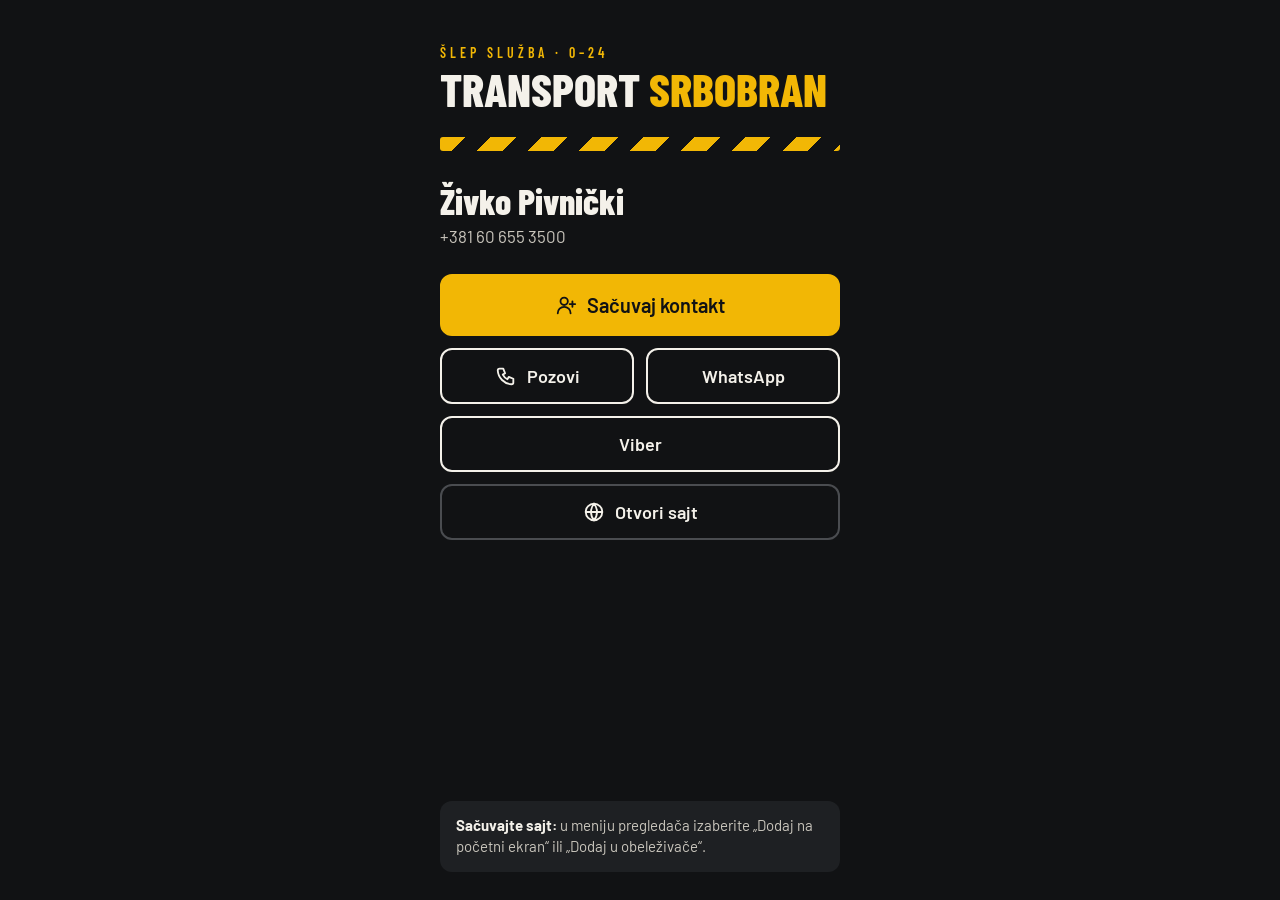
==== commit 84319089: "Add files via upload" ====
--- a/index.html
+++ b/index.html
@@ -1,167 +1,80 @@
 <!doctype html>
-<html lang="sr-Latn-RS">
+<html lang="sr">
 <head>
 <meta charset="utf-8">
-<meta name="viewport" content="width=device-width, initial-scale=1, viewport-fit=cover">
-<title>Šlep služba 0–24 Novi Sad i Srbobran | Prevoz automobila – Transport Srbobran</title>
-<meta name="description" content="Šlep služba i prevoz automobila 0–24. Pomoć na putu, prevoz vozila u kvaru i posle udesa, dovoz vozila iz Nemačke i EU. Novi Sad, Vrbas, Bečej, Temerin i cela Vojvodina. ☎ +381 60 655 3500">
-<link rel="canonical" href="https://psihotrot-tech.github.io/transport/">
-<link rel="alternate" hreflang="sr-RS" href="https://psihotrot-tech.github.io/transport/">
-<link rel="alternate" hreflang="en" href="https://psihotrot-tech.github.io/transport/en/">
-<link rel="alternate" hreflang="de" href="https://psihotrot-tech.github.io/transport/de/">
-<link rel="alternate" hreflang="x-default" href="https://psihotrot-tech.github.io/transport/">
-<meta name="robots" content="index, follow, max-image-preview:large">
-<meta name="theme-color" content="#121820">
-<meta name="geo.region" content="RS-VO">
-<meta name="geo.placename" content="Srbobran, Novi Sad">
-<meta name="geo.position" content="45.5477;19.7908">
-<meta name="ICBM" content="45.5477, 19.7908">
-<meta property="og:type" content="website">
-<meta property="og:site_name" content="Transport Srbobran">
-<meta property="og:locale" content="sr_RS">
-<meta property="og:title" content="Šlep služba 0–24 Novi Sad i Srbobran | Prevoz automobila – Transport Srbobran">
-<meta property="og:description" content="Šlep služba i prevoz automobila 0–24. Pomoć na putu, prevoz vozila u kvaru i posle udesa, dovoz vozila iz Nemačke i EU. Novi Sad, Vrbas, Bečej, Temerin i cela Vojvodina. ☎ +381 60 655 3500">
-<meta property="og:url" content="https://psihotrot-tech.github.io/transport/">
-<meta property="og:image" content="https://psihotrot-tech.github.io/transport/assets/img/hero-1600.jpg">
-<meta name="twitter:card" content="summary_large_image">
-<link rel="icon" href="assets/logo.svg" type="image/svg+xml">
-<link rel="apple-touch-icon" href="assets/logo.svg">
+<meta name="viewport" content="width=device-width, initial-scale=1">
+<title>Živko Pivnički · Transport Srbobran</title>
+<meta name="description" content="Šlep služba 0–24 Transport Srbobran. Sačuvajte kontakt jednim dodirom.">
+<meta name="robots" content="noindex">
+<meta name="theme-color" content="#111214">
 <link rel="preconnect" href="https://fonts.googleapis.com">
 <link rel="preconnect" href="https://fonts.gstatic.com" crossorigin>
-<link rel="stylesheet" href="https://fonts.googleapis.com/css2?family=Archivo:wdth,wght@62..125,600..900&family=Figtree:wght@400;600;700;800&display=swap">
-<link rel="stylesheet" href="assets/style.css">
-<link rel="preload" as="image" href="assets/img/hero-1600.jpg" imagesrcset="assets/img/hero-800.jpg 800w, assets/img/hero-1600.jpg 1600w" imagesizes="100vw">
-<script type="application/ld+json">{"@context": "https://schema.org", "@type": "AutomotiveBusiness", "@id": "https://psihotrot-tech.github.io/transport/#business", "name": "Transport Srbobran", "url": "https://psihotrot-tech.github.io/transport/", "telephone": "+381606553500", "image": "https://psihotrot-tech.github.io/transport/assets/img/hero-1600.jpg", "logo": "https://psihotrot-tech.github.io/transport/assets/logo.svg", "description": "Šlep služba i prevoz automobila 0–24. Pomoć na putu, prevoz vozila u kvaru i posle udesa, dovoz vozila iz Nemačke i EU. Novi Sad, Vrbas, Bečej, Temerin i cela Vojvodina. ☎ +381 60 655 3500", "address": {"@type": "PostalAddress", "addressLocality": "Srbobran", "postalCode": "21480", "addressRegion": "Vojvodina", "addressCountry": "RS"}, "geo": {"@type": "GeoCoordinates", "latitude": 45.5477, "longitude": 19.7908}, "openingHoursSpecification": [{"@type": "OpeningHoursSpecification", "dayOfWeek": ["Monday", "Tuesday", "Wednesday", "Thursday", "Friday", "Saturday", "Sunday"], "opens": "00:00", "closes": "23:59"}], "areaServed": [{"@type": "GeoCircle", "geoMidpoint": {"@type": "GeoCoordinates", "latitude": 45.2671, "longitude": 19.8335}, "geoRadius": "100000"}, {"@type": "City", "name": "Novi Sad"}, {"@type": "City", "name": "Srbobran"}, {"@type": "City", "name": "Vrbas"}, {"@type": "City", "name": "Bečej"}, {"@type": "City", "name": "Temerin"}, {"@type": "City", "name": "Kula"}, {"@type": "City", "name": "Zrenjanin"}, {"@type": "City", "name": "Bačka Palanka"}, {"@type": "City", "name": "Inđija"}, {"@type": "City", "name": "Sremska Mitrovica"}], "availableLanguage": ["sr", "en", "de"], "hasOfferCatalog": {"@type": "OfferCatalog", "name": "Usluge", "itemListElement": [{"@type": "Offer", "itemOffered": {"@type": "Service", "name": "Šlep služba i pomoć na putu"}}, {"@type": "Offer", "itemOffered": {"@type": "Service", "name": "Prevoz vozila posle udesa"}}, {"@type": "Offer", "itemOffered": {"@type": "Service", "name": "Dovoz vozila iz inostranstva"}}, {"@type": "Offer", "itemOffered": {"@type": "Service", "name": "Prevoz za placeve, servise i kupce"}}]}, "contactPoint": {"@type": "ContactPoint", "telephone": "+381606553500", "contactType": "customer service", "availableLanguage": ["sr", "en", "de"], "hoursAvailable": "Mo-Su 00:00-23:59"}}</script>
-<script type="application/ld+json">{"@context": "https://schema.org", "@type": "FAQPage", "mainEntity": [{"@type": "Question", "name": "Koliko brzo možete da dođete?", "acceptedAnswer": {"@type": "Answer", "text": "Zavisi od toga gde se nalazite i koliko je saobraćaja. Pozovite nas i pošaljite lokaciju, pa ćete odmah dobiti procenu vremena dolaska."}}, {"@type": "Question", "name": "Kolika je cena šlepanja?", "acceptedAnswer": {"@type": "Answer", "text": "Cena zavisi od udaljenosti, vrste vozila i stanja u kom se nalazi. Cenu dobijate na upit i znate je pre nego što krenemo, bez naknadnih troškova."}}, {"@type": "Question", "name": "Da li radite noću, vikendom i praznicima?", "acceptedAnswer": {"@type": "Answer", "text": "Da. Šlep služba radi 0–24, svakog dana u godini."}}, {"@type": "Question", "name": "Da li dovozite vozila iz Nemačke i drugih zemalja?", "acceptedAnswer": {"@type": "Answer", "text": "Da. Preuzimamo vozilo kod prodavca u inostranstvu i dovozimo ga na adresu koju odredite. Javite se sa podacima o vozilu i lokaciji za ponudu."}}, {"@type": "Question", "name": "Šta treba da pripremim kad pozovem?", "acceptedAnswer": {"@type": "Answer", "text": "Tačnu lokaciju, marku i model vozila, da li se točkovi okreću i da li imate ključ. Ako je moguće, pošaljite i fotografiju vozila preko Vibera ili WhatsApp-a."}}]}</script>
+<link href="https://fonts.googleapis.com/css2?family=Barlow+Condensed:wght@600;800&family=Barlow:wght@400;600&display=swap" rel="stylesheet">
+<style>
+  :root{--bg:#111214;--ink:#F4F1EA;--muted:#C9C5BC;--line:#4A4C50;--panel:#1E2023;--accent:#F2B705}
+  *{box-sizing:border-box}
+  html,body{margin:0;background:var(--bg);color:var(--ink);font-family:'Barlow',system-ui,sans-serif;-webkit-font-smoothing:antialiased}
+  main{max-width:440px;margin:0 auto;min-height:100vh;min-height:100dvh;display:flex;flex-direction:column;padding:44px 20px 28px}
+  .kicker{font-family:'Barlow Condensed',sans-serif;font-weight:600;font-size:14px;letter-spacing:4px;color:var(--accent)}
+  .brand{font-family:'Barlow Condensed',sans-serif;font-weight:800;font-size:46px;line-height:.95;margin:6px 0 0}
+  .brand span{color:var(--accent)}
+  .stripe{height:14px;margin:26px 0 28px;background:repeating-linear-gradient(135deg,var(--accent) 0 18px,var(--bg) 18px 36px);border-radius:3px}
+  .name{font-family:'Barlow Condensed',sans-serif;font-weight:800;font-size:36px;margin:0}
+  .sub{color:var(--muted);font-size:17px;margin:4px 0 0}
+  .actions{display:flex;flex-direction:column;gap:12px;margin-top:28px}
+  .row{display:grid;grid-template-columns:repeat(2,minmax(0,1fr));gap:12px}
+  .btn{display:flex;align-items:center;justify-content:center;gap:10px;min-height:56px;border-radius:12px;text-decoration:none;font-weight:600;font-size:18px;border:2px solid var(--ink);color:var(--ink);background:transparent;padding:0 14px;cursor:pointer;font-family:inherit}
+  .btn svg{width:22px;height:22px;flex-shrink:0}
+  .btn.primary{background:var(--accent);border-color:var(--accent);color:#111214;min-height:62px;font-size:20px}
+  .btn.ghost{border-color:var(--line)}
+  .btn:focus-visible{outline:3px solid var(--accent);outline-offset:3px}
+  .tip{margin-top:auto;padding-top:28px}
+  .tip p{margin:0;padding:14px 16px;border-radius:12px;background:var(--panel);font-size:15px;line-height:1.45;color:var(--muted)}
+  .tip strong{color:var(--ink)}
+</style>
 </head>
 <body>
-<a class="skip" href="#main">Preskoči na sadržaj</a>
-<header class="site-header">
- <div class="wrap nav">
-  <a class="brand" href="" aria-label="Transport Srbobran">
-   <img src="assets/logo.svg" alt="" width="40" height="40">
-   <span class="brand-txt"><small>TRANSPORT</small><strong>SRBOBRAN</strong></span>
-  </a>
-  <ul class="menu" id="menu"><li><a href="#usluge">Usluge</a></li><li><a href="#kako">Kako radimo</a></li><li><a href="#zasto">Zašto mi</a></li><li><a href="#pitanja">Pitanja</a></li><li><a href="#kontakt">Kontakt</a></li></ul>
-  <nav class="langs" aria-label="Jezik"><a href="" hreflang="sr-Latn-RS" aria-current="true">SR</a><a href="en/" hreflang="en" aria-current="false">EN</a><a href="de/" hreflang="de" aria-current="false">DE</a></nav>
-  <a class="nav-call" href="tel:+381606553500"><svg viewBox="0 0 24 24" fill="none" stroke="currentColor" stroke-width="2" stroke-linecap="round" stroke-linejoin="round" aria-hidden="true"><path d="M22 16.9v3a2 2 0 0 1-2.2 2 19.8 19.8 0 0 1-8.6-3.1 19.5 19.5 0 0 1-6-6A19.8 19.8 0 0 1 2.1 4.2 2 2 0 0 1 4.1 2h3a2 2 0 0 1 2 1.7c.1.9.4 1.8.7 2.7a2 2 0 0 1-.5 2.1L8 9.8a16 16 0 0 0 6 6l1.3-1.3a2 2 0 0 1 2.1-.4c.9.3 1.8.6 2.7.7a2 2 0 0 1 1.7 2z"/></svg>+381 60 655 3500</a>
-  <button class="burger" aria-expanded="false" aria-controls="menu" aria-label="Meni"><svg viewBox="0 0 24 24" fill="none" stroke="currentColor" stroke-width="2" stroke-linecap="round" stroke-linejoin="round" aria-hidden="true"><path d="M3 6h18M3 12h18M3 18h18"/></svg></button>
- </div>
-</header>
-<main id="main">
-<section class="hero" style="padding:0">
- <div class="hero-bg"><img src="assets/img/hero-1600.jpg" srcset="assets/img/hero-800.jpg 800w, assets/img/hero-1600.jpg 1600w" sizes="100vw" alt="Ford Ranger sa prikolicom za prevoz automobila – Transport Srbobran" fetchpriority="high"></div>
- <div class="wrap hero-inner">
-  <div class="hero-copy reveal">
-   <span class="eyebrow"><i class="pulse"></i>Dežurni smo 0–24, svakog dana</span>
-   <h1>Šlep služba i <span class="hl">prevoz automobila</span></h1>
-   <p class="lead">Auto vam je stao na putu, treba vam prevoz do servisa ili dovoz vozila iz inostranstva? Javite se, recite gde ste i dolazimo po vas.</p>
-   <ul class="facts"><li><svg viewBox="0 0 24 24" fill="none" stroke="currentColor" stroke-width="2" stroke-linecap="round" stroke-linejoin="round" aria-hidden="true"><circle cx="12" cy="12" r="10"/><path d="M12 6v6l4 2"/></svg>0–24, i praznicima</li><li><svg viewBox="0 0 24 24" fill="none" stroke="currentColor" stroke-width="2" stroke-linecap="round" stroke-linejoin="round" aria-hidden="true"><circle cx="12" cy="12" r="10"/><path d="M2 12h20M12 2a15 15 0 0 1 4 10 15 15 0 0 1-4 10 15 15 0 0 1-4-10 15 15 0 0 1 4-10z"/></svg>Srbija i EU</li><li><svg viewBox="0 0 24 24" fill="none" stroke="currentColor" stroke-width="2" stroke-linecap="round" stroke-linejoin="round" aria-hidden="true"><path d="M20.6 13.4 13.4 20.6a2 2 0 0 1-2.8 0L2 12V2h10l8.6 8.6a2 2 0 0 1 0 2.8z"/><circle cx="7" cy="7" r="1.5"/></svg>Cena unapred, pre polaska</li></ul>
+<main>
+  <div class="kicker">ŠLEP SLUŽBA · 0–24</div>
+  <h1 class="brand">TRANSPORT <span>SRBOBRAN</span></h1>
+  <div class="stripe" aria-hidden="true"></div>
+
+  <p class="name">Živko Pivnički</p>
+  <p class="sub">+381 60 655 3500</p>
+
+  <div class="actions">
+    <a class="btn primary" href="zivko-pivnicki.vcf">
+      <svg viewBox="0 0 24 24" fill="none" stroke="currentColor" stroke-width="2" stroke-linecap="round" stroke-linejoin="round" aria-hidden="true"><circle cx="10" cy="8" r="4"/><path d="M3 21a7 7 0 0 1 14 0"/><path d="M19 8v6M16 11h6"/></svg>
+      Sačuvaj kontakt
+    </a>
+    <div class="row">
+      <a class="btn" href="tel:+381606553500">
+        <svg viewBox="0 0 24 24" fill="none" stroke="currentColor" stroke-width="2" stroke-linecap="round" stroke-linejoin="round" aria-hidden="true"><path d="M5 4h4l2 5-2.5 1.5a11 11 0 0 0 5 5L15 13l5 2v4a2 2 0 0 1-2 2A16 16 0 0 1 3 6a2 2 0 0 1 2-2"/></svg>
+        Pozovi
+      </a>
+      <a class="btn" href="https://wa.me/381606553500">WhatsApp</a>
+    </div>
+    <a class="btn" href="viber://chat?number=%2B381606553500">Viber</a>
+    <a class="btn ghost" href="https://www.transportsrbobran.com/">
+      <svg viewBox="0 0 24 24" fill="none" stroke="currentColor" stroke-width="2" stroke-linecap="round" aria-hidden="true"><circle cx="12" cy="12" r="9"/><path d="M3 12h18"/><path d="M12 3a14 14 0 0 1 0 18a14 14 0 0 1 0-18"/></svg>
+      Otvori sajt
+    </a>
   </div>
-  <div class="dispatch reveal d2">
- <div class="dispatch-head"><span>Dežurni telefon</span><span class="status"><i></i>Dostupni sada</span></div>
- <div class="num-row"><a class="num" href="tel:+381606553500">+381 60 655 3500</a><button class="copy" type="button" data-copy="+381606553500" data-done="Kopirano ✓">Kopiraj broj</button></div>
- <div class="channels">
- <a class="btn btn-call" href="tel:+381606553500"><svg viewBox="0 0 24 24" fill="none" stroke="currentColor" stroke-width="2" stroke-linecap="round" stroke-linejoin="round" aria-hidden="true"><path d="M22 16.9v3a2 2 0 0 1-2.2 2 19.8 19.8 0 0 1-8.6-3.1 19.5 19.5 0 0 1-6-6A19.8 19.8 0 0 1 2.1 4.2 2 2 0 0 1 4.1 2h3a2 2 0 0 1 2 1.7c.1.9.4 1.8.7 2.7a2 2 0 0 1-.5 2.1L8 9.8a16 16 0 0 0 6 6l1.3-1.3a2 2 0 0 1 2.1-.4c.9.3 1.8.6 2.7.7a2 2 0 0 1 1.7 2z"/></svg>Pozovi</a>
- <a class="btn btn-viber" href="viber://chat?number=%2B381606553500"><svg viewBox="0 0 24 24" fill="none" stroke="currentColor" stroke-width="2" stroke-linecap="round" stroke-linejoin="round" aria-hidden="true"><path d="M21 15a2 2 0 0 1-2 2H7l-4 4V5a2 2 0 0 1 2-2h14a2 2 0 0 1 2 2z"/></svg>Viber</a>
- <a class="btn btn-wa" href="https://wa.me/381606553500" target="_blank" rel="noopener"><svg viewBox="0 0 24 24" fill="none" stroke="currentColor" stroke-width="2" stroke-linecap="round" stroke-linejoin="round" aria-hidden="true"><path d="M21 11.5a8.4 8.4 0 0 1-.9 3.8 8.5 8.5 0 0 1-7.6 4.7 8.4 8.4 0 0 1-3.8-.9L3 21l1.9-5.7a8.4 8.4 0 0 1-.9-3.8 8.5 8.5 0 0 1 4.7-7.6 8.4 8.4 0 0 1 3.8-.9h.5a8.5 8.5 0 0 1 8 8v.5z"/></svg>WhatsApp</a>
- <a class="btn btn-sms" href="sms:+381606553500"><svg viewBox="0 0 24 24" fill="none" stroke="currentColor" stroke-width="2" stroke-linecap="round" stroke-linejoin="round" aria-hidden="true"><rect x="3" y="5" width="18" height="14" rx="2"/><path d="m3 7 9 6 9-6"/></svg>SMS</a>
-</div>
- <button class="loc-btn" type="button" data-locate data-note="loc-note-hero" data-msg="Zdravo, treba mi šlep. Moja lokacija:" data-wait="Tražim lokaciju…" data-err="Lokacija nije dostupna. Pozovite nas ili pošaljite lokaciju ručno iz Google mapa."><svg viewBox="0 0 24 24" fill="none" stroke="currentColor" stroke-width="2" stroke-linecap="round" stroke-linejoin="round" aria-hidden="true"><path d="M3 11l19-9-9 19-2-8-8-2z"/></svg>Pošalji moju lokaciju na WhatsApp</button>
- <p class="loc-note" id="loc-note-hero" aria-live="polite"></p>
-</div>
- </div>
-</section>
-<section id="usluge">
- <div class="wrap">
-  <div class="sec-head"><span class="eyebrow">Usluge</span><h2>Sve što treba vašem vozilu kad ne može samo</h2><p class="lead">Prevozimo putnička vozila, kombije i lakša vozila, po gradu, kroz Srbiju i iz inostranstva.</p></div>
-  <div class="services"><article class="svc">
- <figure><img src="assets/img/front-800.jpg" srcset="assets/img/front-800.jpg 800w, assets/img/front-1600.jpg 1600w" sizes="(max-width:560px) 100vw, (max-width:1050px) 50vw, 25vw" alt="Šlep služba i pomoć na putu" loading="lazy" width="800" height="450"></figure>
- <div class="svc-body"><h3>Šlep služba i pomoć na putu</h3><p>Kvar, prazan akumulator, pukla guma ili auto koji ne pali. Dolazimo na lokaciju i vozilo prevozimo do servisa, kuće ili gde vam treba.</p></div>
-</article><article class="svc">
- <figure><img src="assets/img/rear-800.jpg" srcset="assets/img/rear-800.jpg 800w, assets/img/rear-1600.jpg 1600w" sizes="(max-width:560px) 100vw, (max-width:1050px) 50vw, 25vw" alt="Prevoz vozila posle udesa" loading="lazy" width="800" height="450"></figure>
- <div class="svc-body"><h3>Prevoz vozila posle udesa</h3><p>Pažljivo utovarujemo oštećena vozila i prevozimo ih do servisa, procenitelja ili na parking.</p></div>
-</article><article class="svc">
- <figure><img src="assets/img/side-800.jpg" srcset="assets/img/side-800.jpg 800w, assets/img/side-1600.jpg 1600w" sizes="(max-width:560px) 100vw, (max-width:1050px) 50vw, 25vw" alt="Dovoz vozila iz inostranstva" loading="lazy" width="800" height="450"></figure>
- <div class="svc-body"><h3>Dovoz vozila iz inostranstva</h3><p>Kupili ste auto u Nemačkoj, Austriji ili drugoj zemlji EU? Preuzimamo ga kod prodavca i dovozimo do vaših vrata.</p></div>
-</article><article class="svc">
- <figure><img src="assets/img/front2-800.jpg" srcset="assets/img/front2-800.jpg 800w, assets/img/front2-1600.jpg 1600w" sizes="(max-width:560px) 100vw, (max-width:1050px) 50vw, 25vw" alt="Prevoz za placeve, servise i kupce" loading="lazy" width="800" height="450"></figure>
- <div class="svc-body"><h3>Prevoz za placeve, servise i kupce</h3><p>Prevoz novih i polovnih vozila, oldtajmera i vozila bez registracije. Za firme i fizička lica.</p></div>
-</article></div>
- </div>
-</section>
-<section id="kako" class="steps-sec">
- <div class="wrap">
-  <div class="sec-head"><span class="eyebrow">Kako radimo</span><h2>Od poziva do dostave u tri koraka</h2></div>
-  <ol class="steps"><li><h3>Javite se</h3><p>Pozovite ili pišite na Viber ili WhatsApp. Najbrže je da odmah pošaljete i lokaciju.</p></li><li><h3>Dogovorimo cenu</h3><p>Kažete nam koje je vozilo i kuda ide. Cenu znate pre nego što krenemo.</p></li><li><h3>Preuzimamo i dovozimo</h3><p>Dolazimo, utovarujemo vozilo i bezbedno ga dovozimo na odredište.</p></li></ol>
- </div>
-</section>
-<section id="zasto" class="why">
- <div class="why-grid">
-  <div class="why-img"><img src="assets/img/side2-1600.jpg" srcset="assets/img/side2-800.jpg 800w, assets/img/side2-1600.jpg 1600w" sizes="(max-width:900px) 100vw, 50vw" alt="" loading="lazy"></div>
-  <div class="why-copy">
-   <div class="sec-head" style="margin:0"><span class="eyebrow">Zašto Transport Srbobran</span><h2>Kad stanete na putu, treba vam neko ko se javi</h2></div>
-   <ul class="why-list"><li><strong><svg viewBox="0 0 24 24" fill="none" stroke="currentColor" stroke-width="2" stroke-linecap="round" stroke-linejoin="round" aria-hidden="true"><circle cx="12" cy="12" r="10"/><path d="M12 6v6l4 2"/></svg>Dostupni 0–24</strong><p>Radimo noću, vikendom i praznicima.</p></li><li><strong><svg viewBox="0 0 24 24" fill="none" stroke="currentColor" stroke-width="2" stroke-linecap="round" stroke-linejoin="round" aria-hidden="true"><path d="M20.6 13.4 13.4 20.6a2 2 0 0 1-2.8 0L2 12V2h10l8.6 8.6a2 2 0 0 1 0 2.8z"/><circle cx="7" cy="7" r="1.5"/></svg>Bez iznenađenja</strong><p>Cenu dogovaramo unapred, pre polaska.</p></li><li><strong><svg viewBox="0 0 24 24" fill="none" stroke="currentColor" stroke-width="2" stroke-linecap="round" stroke-linejoin="round" aria-hidden="true"><path d="M12 22s8-4 8-10V5l-8-3-8 3v7c0 6 8 10 8 10z"/></svg>Pažljiv utovar</strong><p>Vozilo pažljivo utovarujemo i učvršćujemo za vožnju.</p></li><li><strong><svg viewBox="0 0 24 24" fill="none" stroke="currentColor" stroke-width="2" stroke-linecap="round" stroke-linejoin="round" aria-hidden="true"><circle cx="12" cy="12" r="10"/><path d="M2 12h20M12 2a15 15 0 0 1 4 10 15 15 0 0 1-4 10 15 15 0 0 1-4-10 15 15 0 0 1 4-10z"/></svg>Blizu i daleko</strong><p>Lokalni prevoz, cela Srbija i relacije iz EU.</p></li></ul>
+
+  <div class="tip">
+    <p id="tip"><strong>Sačuvajte sajt:</strong> u meniju pregledača izaberite „Dodaj na početni ekran“ ili „Dodaj u obeleživače“.</p>
   </div>
- </div>
-</section>
-<section>
- <div class="wrap reach">
-  <div class="reach-copy"><span class="eyebrow">Gde smo</span><h2>Iz srca Bačke brzo stižemo na teren</h2><p class="lead">Baza nam je u Srbobranu, pored autoputa A1. Odatle smo za kratko vreme u Novom Sadu, Vrbasu, Bečeju, Temerinu i Kuli, a po dogovoru idemo bilo gde u Srbiji i Evropi.</p></div>
-  <div class="sign" role="img" aria-label="Putna udaljenost od Srbobrana"><div class="sign-in"><div class="sign-top"><svg class="arr" viewBox="0 0 24 24" fill="none" stroke="currentColor" stroke-width="2" stroke-linecap="round" stroke-linejoin="round" aria-hidden="true"><path d="M20 10c0 6-8 12-8 12s-8-6-8-12a8 8 0 0 1 16 0z"/><circle cx="12" cy="10" r="3"/></svg>Putna udaljenost od Srbobrana</div><div class="sign-row"><svg class="arr" viewBox="0 0 24 24" fill="none" stroke="currentColor" stroke-width="2" stroke-linecap="round" stroke-linejoin="round" aria-hidden="true"><path d="M12 19V5M5 12l7-7 7 7"/></svg><span>Vrbas</span><span class="km">13 km</span></div><div class="sign-row"><svg class="arr" viewBox="0 0 24 24" fill="none" stroke="currentColor" stroke-width="2" stroke-linecap="round" stroke-linejoin="round" aria-hidden="true"><path d="M12 19V5M5 12l7-7 7 7"/></svg><span>Temerin</span><span class="km">21 km</span></div><div class="sign-row"><svg class="arr" viewBox="0 0 24 24" fill="none" stroke="currentColor" stroke-width="2" stroke-linecap="round" stroke-linejoin="round" aria-hidden="true"><path d="M12 19V5M5 12l7-7 7 7"/></svg><span>Bečej</span><span class="km">24 km</span></div><div class="sign-row"><svg class="arr" viewBox="0 0 24 24" fill="none" stroke="currentColor" stroke-width="2" stroke-linecap="round" stroke-linejoin="round" aria-hidden="true"><path d="M12 19V5M5 12l7-7 7 7"/></svg><span>Kula</span><span class="km">24 km</span></div><div class="sign-row"><svg class="arr" viewBox="0 0 24 24" fill="none" stroke="currentColor" stroke-width="2" stroke-linecap="round" stroke-linejoin="round" aria-hidden="true"><path d="M12 19V5M5 12l7-7 7 7"/></svg><span>Novi Sad</span><span class="km">36 km</span></div><div class="sign-row"><svg class="arr" viewBox="0 0 24 24" fill="none" stroke="currentColor" stroke-width="2" stroke-linecap="round" stroke-linejoin="round" aria-hidden="true"><path d="M12 19V5M5 12l7-7 7 7"/></svg><span>Zrenjanin</span><span class="km">62 km</span></div></div></div>
- </div>
-</section>
-<section id="pitanja" class="faq-sec">
- <div class="wrap">
-  <div class="sec-head"><span class="eyebrow">Česta pitanja</span><h2>Pitanja koja nam najčešće postavljate</h2></div>
-  <div class="faq"><details><summary>Koliko brzo možete da dođete?</summary><p>Zavisi od toga gde se nalazite i koliko je saobraćaja. Pozovite nas i pošaljite lokaciju, pa ćete odmah dobiti procenu vremena dolaska.</p></details><details><summary>Kolika je cena šlepanja?</summary><p>Cena zavisi od udaljenosti, vrste vozila i stanja u kom se nalazi. Cenu dobijate na upit i znate je pre nego što krenemo, bez naknadnih troškova.</p></details><details><summary>Da li radite noću, vikendom i praznicima?</summary><p>Da. Šlep služba radi 0–24, svakog dana u godini.</p></details><details><summary>Da li dovozite vozila iz Nemačke i drugih zemalja?</summary><p>Da. Preuzimamo vozilo kod prodavca u inostranstvu i dovozimo ga na adresu koju odredite. Javite se sa podacima o vozilu i lokaciji za ponudu.</p></details><details><summary>Šta treba da pripremim kad pozovem?</summary><p>Tačnu lokaciju, marku i model vozila, da li se točkovi okreću i da li imate ključ. Ako je moguće, pošaljite i fotografiju vozila preko Vibera ili WhatsApp-a.</p></details></div>
- </div>
-</section>
-<!--
-  RECENZIJE: kada dobijete prave recenzije (npr. sa Google Business profila),
-  dodajte ovde sekciju sa njima. Ne objavljujte izmišljene recenzije.
--->
-<section id="kontakt" class="contact">
- <div class="wrap contact-grid">
-  <div class="sec-head" style="margin:0"><span class="eyebrow" style="color:var(--asphalt)">Kontakt</span><h2>Treba vam šlep? Javite se odmah.</h2><p class="lead">Izaberite kanal koji vam je najzgodniji. Na poruke odgovaramo i noću.</p></div>
-  <div class="contact-card">
-   <div class="num-row"><a class="num" href="tel:+381606553500">+381 60 655 3500</a><button class="copy" type="button" data-copy="+381606553500" data-done="Kopirano ✓">Kopiraj broj</button></div>
-   <div class="channels">
- <a class="btn btn-call" href="tel:+381606553500"><svg viewBox="0 0 24 24" fill="none" stroke="currentColor" stroke-width="2" stroke-linecap="round" stroke-linejoin="round" aria-hidden="true"><path d="M22 16.9v3a2 2 0 0 1-2.2 2 19.8 19.8 0 0 1-8.6-3.1 19.5 19.5 0 0 1-6-6A19.8 19.8 0 0 1 2.1 4.2 2 2 0 0 1 4.1 2h3a2 2 0 0 1 2 1.7c.1.9.4 1.8.7 2.7a2 2 0 0 1-.5 2.1L8 9.8a16 16 0 0 0 6 6l1.3-1.3a2 2 0 0 1 2.1-.4c.9.3 1.8.6 2.7.7a2 2 0 0 1 1.7 2z"/></svg>Pozovi</a>
- <a class="btn btn-viber" href="viber://chat?number=%2B381606553500"><svg viewBox="0 0 24 24" fill="none" stroke="currentColor" stroke-width="2" stroke-linecap="round" stroke-linejoin="round" aria-hidden="true"><path d="M21 15a2 2 0 0 1-2 2H7l-4 4V5a2 2 0 0 1 2-2h14a2 2 0 0 1 2 2z"/></svg>Viber</a>
- <a class="btn btn-wa" href="https://wa.me/381606553500" target="_blank" rel="noopener"><svg viewBox="0 0 24 24" fill="none" stroke="currentColor" stroke-width="2" stroke-linecap="round" stroke-linejoin="round" aria-hidden="true"><path d="M21 11.5a8.4 8.4 0 0 1-.9 3.8 8.5 8.5 0 0 1-7.6 4.7 8.4 8.4 0 0 1-3.8-.9L3 21l1.9-5.7a8.4 8.4 0 0 1-.9-3.8 8.5 8.5 0 0 1 4.7-7.6 8.4 8.4 0 0 1 3.8-.9h.5a8.5 8.5 0 0 1 8 8v.5z"/></svg>WhatsApp</a>
- <a class="btn btn-sms" href="sms:+381606553500"><svg viewBox="0 0 24 24" fill="none" stroke="currentColor" stroke-width="2" stroke-linecap="round" stroke-linejoin="round" aria-hidden="true"><rect x="3" y="5" width="18" height="14" rx="2"/><path d="m3 7 9 6 9-6"/></svg>SMS</a>
-</div>
-   <button class="loc-btn" type="button" data-locate data-note="loc-note-ct" data-msg="Zdravo, treba mi šlep. Moja lokacija:" data-wait="Tražim lokaciju…" data-err="Lokacija nije dostupna. Pozovite nas ili pošaljite lokaciju ručno iz Google mapa."><svg viewBox="0 0 24 24" fill="none" stroke="currentColor" stroke-width="2" stroke-linecap="round" stroke-linejoin="round" aria-hidden="true"><path d="M3 11l19-9-9 19-2-8-8-2z"/></svg>Pošalji moju lokaciju na WhatsApp</button>
-   <p class="loc-note" id="loc-note-ct" aria-live="polite" style="color:rgba(255,255,255,.7)"></p>
-   <ul class="meta-list"><li>Radno vreme: 0–24, svakog dana</li><li>Srbobran, Vojvodina, Srbija</li></ul>
-  </div>
- </div>
-</section>
 </main>
-<footer class="site-footer">
- <div class="wrap">
-  <div class="foot-grid">
-   <div>
-    <a class="brand" href="" aria-label="Transport Srbobran"><img src="assets/logo.svg" alt="" width="40" height="40"><span class="brand-txt"><small>TRANSPORT</small><strong style="color:#fff">SRBOBRAN</strong></span></a>
-    <p style="margin-top:14px;max-width:44ch">Šlep služba i prevoz putničkih vozila 0–24. Baza u Srbobranu, rad u celoj Srbiji i dovoz vozila iz EU.</p>
-    <p style="margin-top:12px"><a href="tel:+381606553500" style="color:#fff;font-weight:700;text-decoration:none">+381 60 655 3500</a><br>Srbobran, Vojvodina · 0–24</p>
-   </div>
-   <div>
-    <h3>Šlep služba po mestima</h3>
-    <ul class="places"><li><a href="slep-sluzba-novi-sad/">Šlep služba Novi Sad</a></li><li><a href="slep-sluzba-srbobran/">Šlep služba Srbobran</a></li><li><a href="slep-sluzba-vrbas/">Šlep služba Vrbas</a></li><li><a href="slep-sluzba-becej/">Šlep služba Bečej</a></li><li><a href="slep-sluzba-temerin/">Šlep služba Temerin</a></li><li><a href="slep-sluzba-kula/">Šlep služba Kula</a></li><li><a href="slep-sluzba-zrenjanin/">Šlep služba Zrenjanin</a></li><li><a href="slep-sluzba-backa-palanka/">Šlep služba Bačka Palanka</a></li><li><a href="slep-sluzba-indjija/">Šlep služba Inđija</a></li><li><a href="slep-sluzba-sremska-mitrovica/">Šlep služba Sremska Mitrovica</a></li></ul>
-    <h3 style="margin-top:26px">Jezik</h3>
-    <p><a href="" hreflang="sr-Latn-RS">Srpski</a> · <a href="en/" hreflang="en">English</a> · <a href="de/" hreflang="de">Deutsch</a></p>
-   </div>
-  </div>
-  <div class="foot-bottom"><span>© <span id="year">2026</span> Transport Srbobran. Sva prava zadržana.</span><span>Fotografije: Transport Srbobran</span></div>
- </div>
-</footer>
-<div class="callbar">
- <a class="btn btn-call" href="tel:+381606553500"><svg viewBox="0 0 24 24" fill="none" stroke="currentColor" stroke-width="2" stroke-linecap="round" stroke-linejoin="round" aria-hidden="true"><path d="M22 16.9v3a2 2 0 0 1-2.2 2 19.8 19.8 0 0 1-8.6-3.1 19.5 19.5 0 0 1-6-6A19.8 19.8 0 0 1 2.1 4.2 2 2 0 0 1 4.1 2h3a2 2 0 0 1 2 1.7c.1.9.4 1.8.7 2.7a2 2 0 0 1-.5 2.1L8 9.8a16 16 0 0 0 6 6l1.3-1.3a2 2 0 0 1 2.1-.4c.9.3 1.8.6 2.7.7a2 2 0 0 1 1.7 2z"/></svg>Pozovi</a>
- <a class="btn btn-viber" href="viber://chat?number=%2B381606553500"><svg viewBox="0 0 24 24" fill="none" stroke="currentColor" stroke-width="2" stroke-linecap="round" stroke-linejoin="round" aria-hidden="true"><path d="M21 15a2 2 0 0 1-2 2H7l-4 4V5a2 2 0 0 1 2-2h14a2 2 0 0 1 2 2z"/></svg>Viber</a>
- <a class="btn btn-wa" href="https://wa.me/381606553500" target="_blank" rel="noopener"><svg viewBox="0 0 24 24" fill="none" stroke="currentColor" stroke-width="2" stroke-linecap="round" stroke-linejoin="round" aria-hidden="true"><path d="M21 11.5a8.4 8.4 0 0 1-.9 3.8 8.5 8.5 0 0 1-7.6 4.7 8.4 8.4 0 0 1-3.8-.9L3 21l1.9-5.7a8.4 8.4 0 0 1-.9-3.8 8.5 8.5 0 0 1 4.7-7.6 8.4 8.4 0 0 1 3.8-.9h.5a8.5 8.5 0 0 1 8 8v.5z"/></svg>WhatsApp</a>
-</div>
-<script src="assets/main.js" defer></script>
+<script>
+  (function(){
+    var ua = navigator.userAgent || '';
+    var tip = document.getElementById('tip');
+    if (/iPhone|iPad|iPod/.test(ua)) {
+      tip.innerHTML = '<strong>Sačuvajte sajt:</strong> dodirnite ikonu za deljenje (kvadrat sa strelicom) pa „Dodaj na početni ekran“.';
+    } else if (/Android/.test(ua)) {
+      tip.innerHTML = '<strong>Sačuvajte sajt:</strong> dodirnite ⋮ u gornjem desnom uglu pa „Dodaj na početni ekran“ ili zvezdicu za obeleživač.';
+    }
+  })();
+</script>
 </body>
 </html>
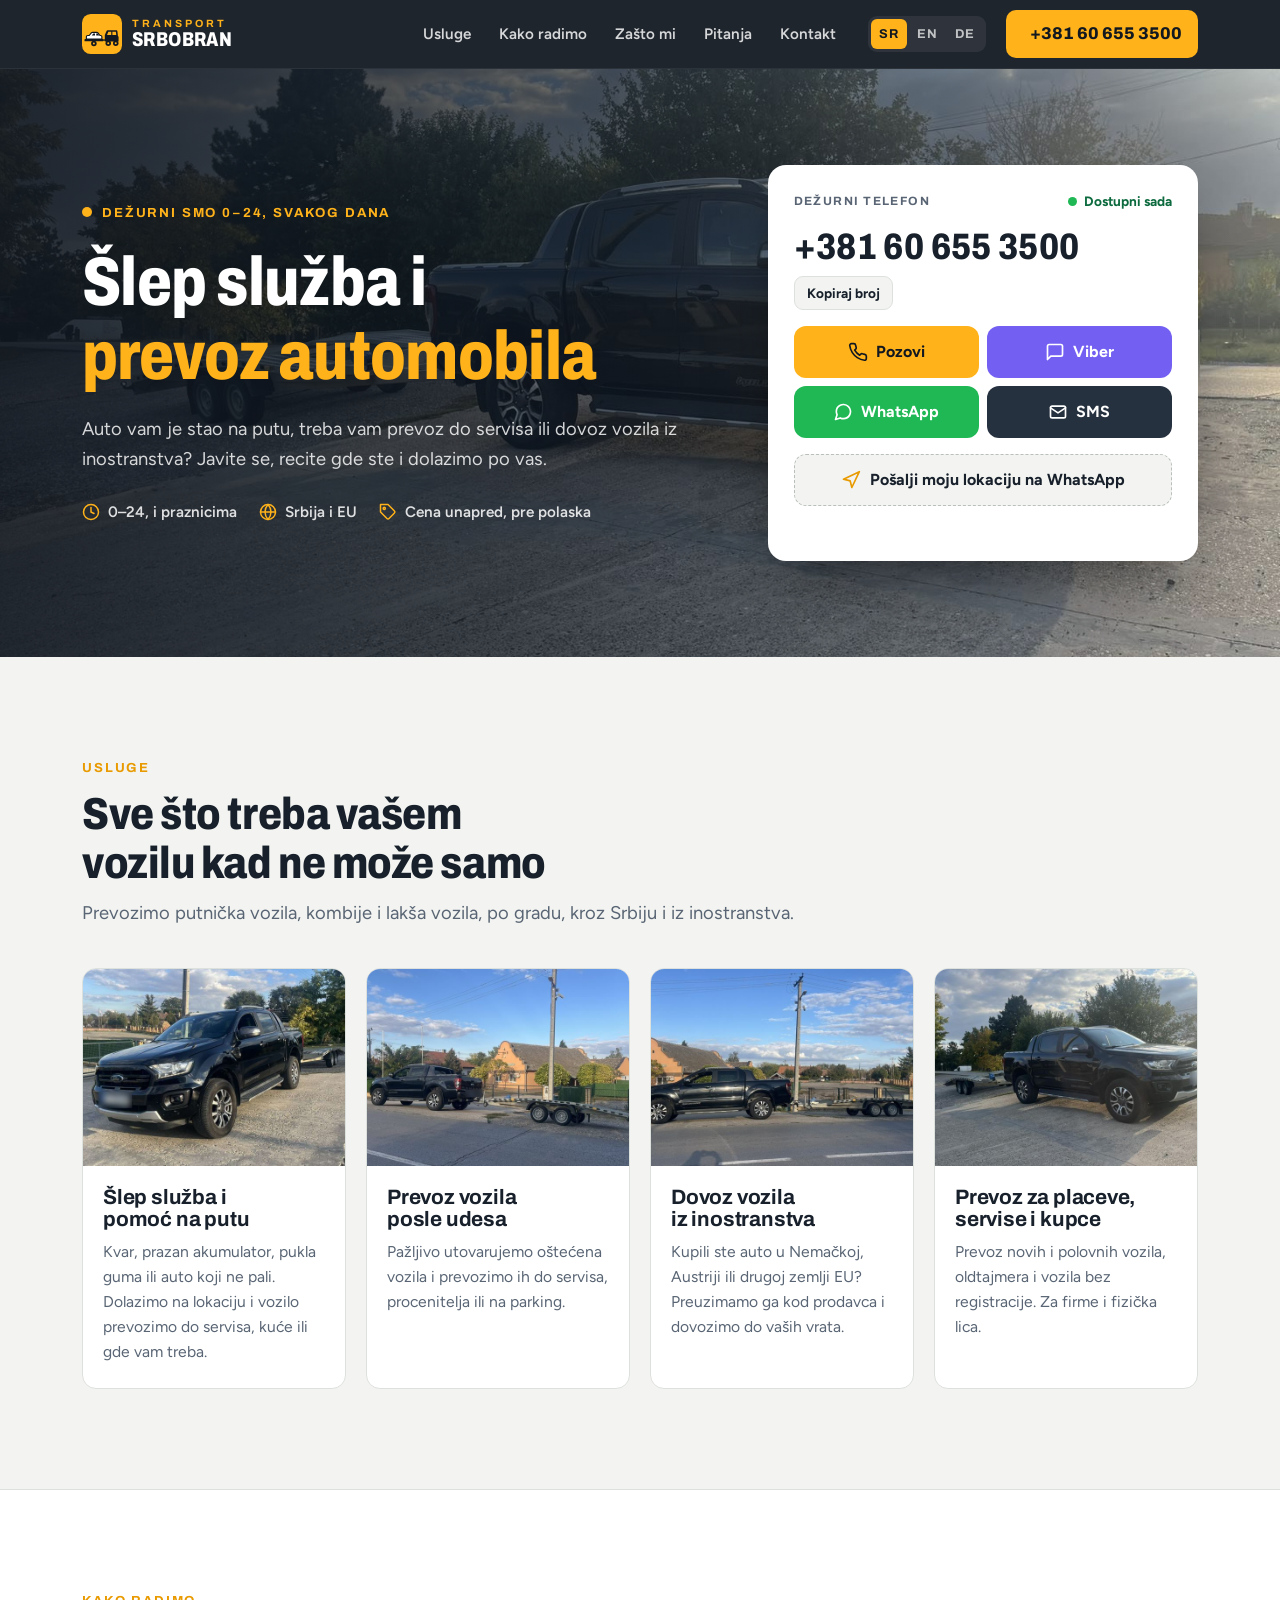
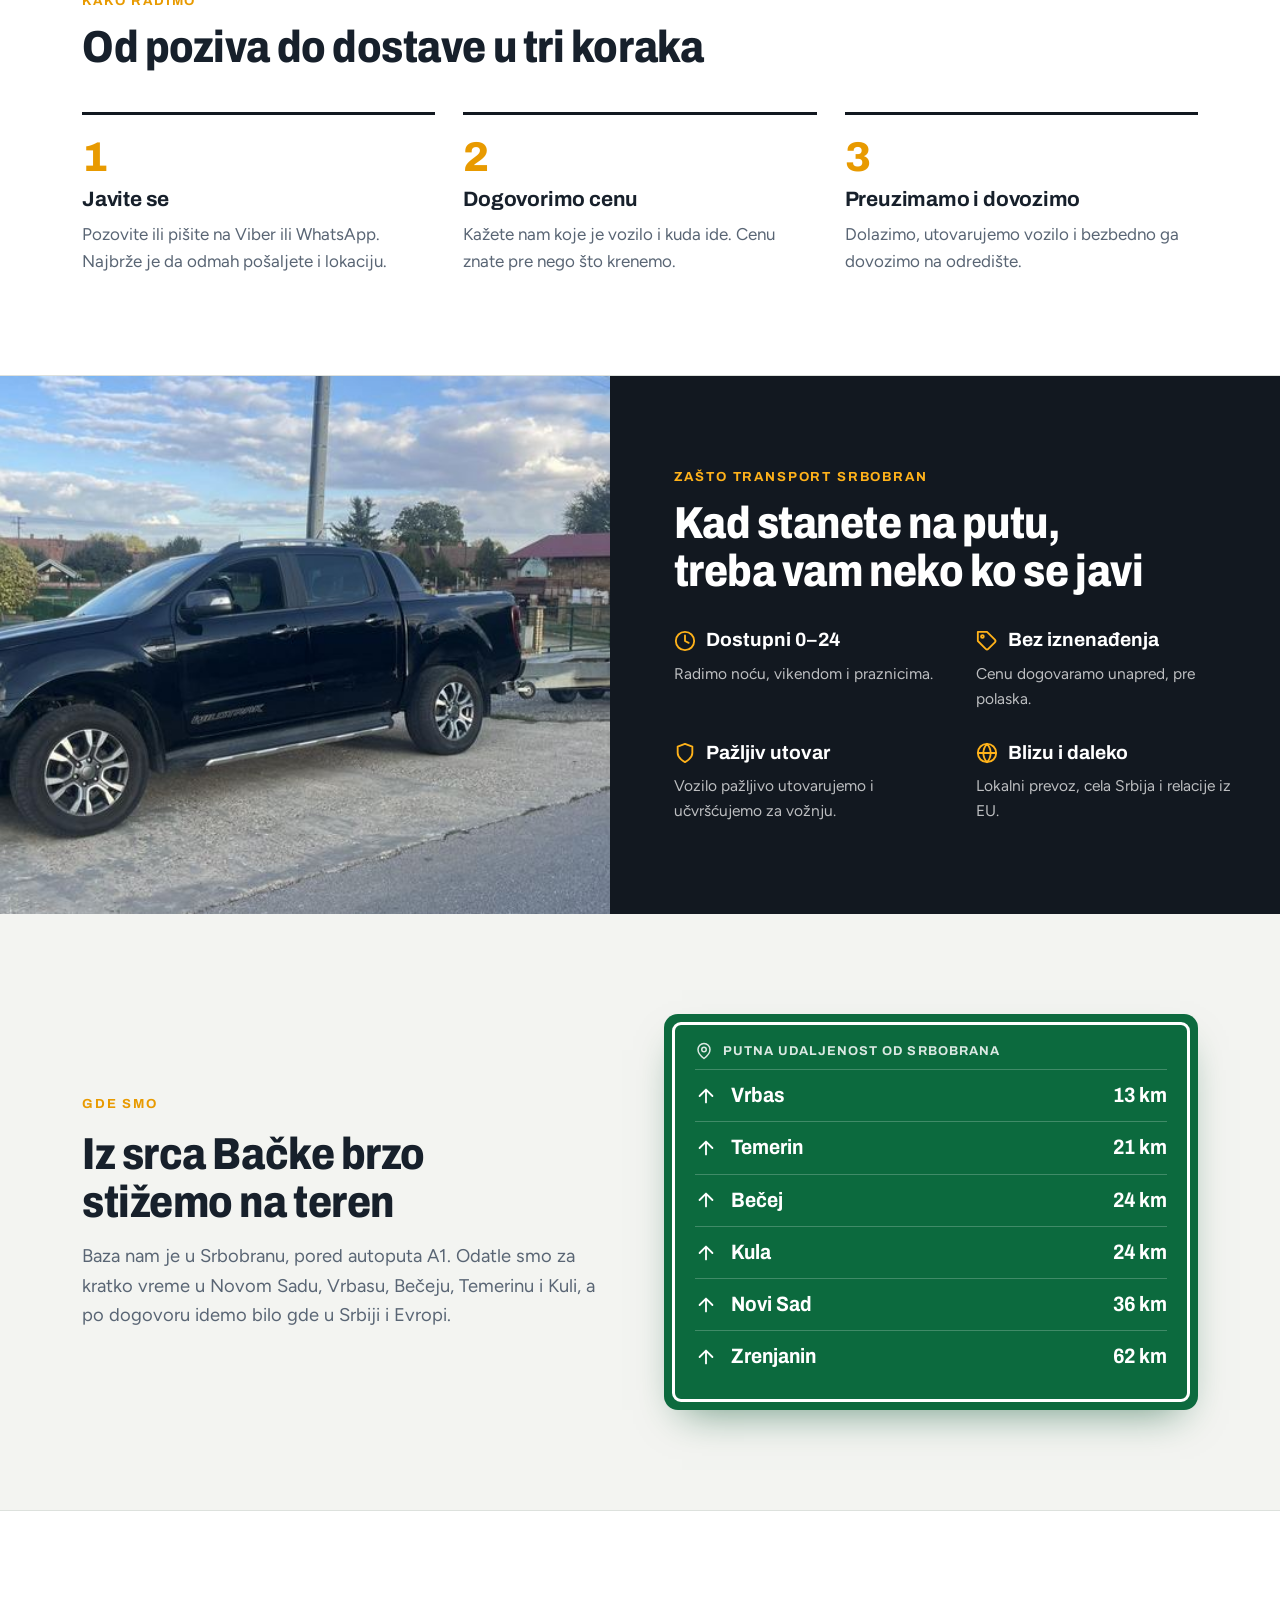
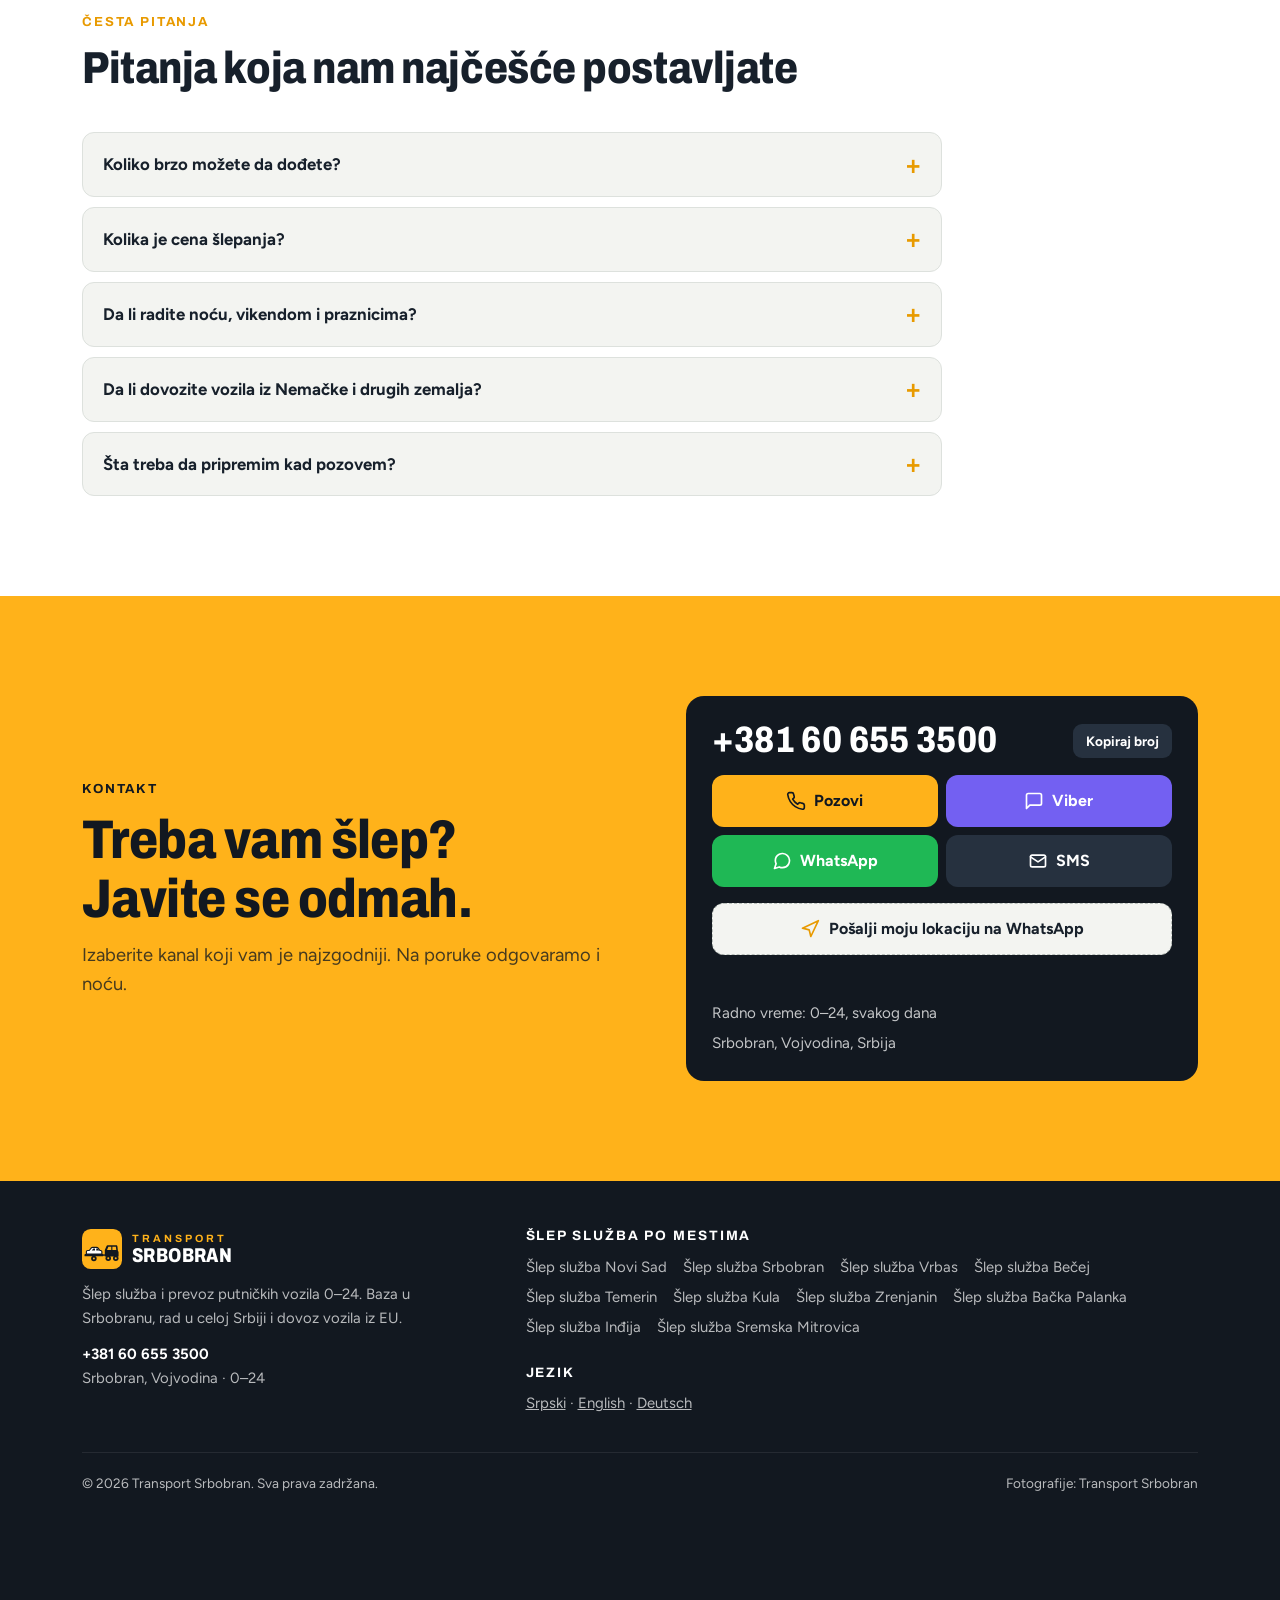
==== commit b7a98335: "Vraćena originalna početna strana" ====
--- a/index.html
+++ b/index.html
@@ -1,80 +1,167 @@
 <!doctype html>
-<html lang="sr">
+<html lang="sr-Latn-RS">
 <head>
 <meta charset="utf-8">
-<meta name="viewport" content="width=device-width, initial-scale=1">
-<title>Živko Pivnički · Transport Srbobran</title>
-<meta name="description" content="Šlep služba 0–24 Transport Srbobran. Sačuvajte kontakt jednim dodirom.">
-<meta name="robots" content="noindex">
-<meta name="theme-color" content="#111214">
+<meta name="viewport" content="width=device-width, initial-scale=1, viewport-fit=cover">
+<title>Šlep služba 0–24 Novi Sad i Srbobran | Prevoz automobila – Transport Srbobran</title>
+<meta name="description" content="Šlep služba i prevoz automobila 0–24. Pomoć na putu, prevoz vozila u kvaru i posle udesa, dovoz vozila iz Nemačke i EU. Novi Sad, Vrbas, Bečej, Temerin i cela Vojvodina. ☎ +381 60 655 3500">
+<link rel="canonical" href="https://transportsrbobran.com/">
+<link rel="alternate" hreflang="sr-RS" href="https://transportsrbobran.com/">
+<link rel="alternate" hreflang="en" href="https://transportsrbobran.com/en/">
+<link rel="alternate" hreflang="de" href="https://transportsrbobran.com/de/">
+<link rel="alternate" hreflang="x-default" href="https://transportsrbobran.com/">
+<meta name="robots" content="index, follow, max-image-preview:large">
+<meta name="theme-color" content="#121820">
+<meta name="geo.region" content="RS-VO">
+<meta name="geo.placename" content="Srbobran, Novi Sad">
+<meta name="geo.position" content="45.5477;19.7908">
+<meta name="ICBM" content="45.5477, 19.7908">
+<meta property="og:type" content="website">
+<meta property="og:site_name" content="Transport Srbobran">
+<meta property="og:locale" content="sr_RS">
+<meta property="og:title" content="Šlep služba 0–24 Novi Sad i Srbobran | Prevoz automobila – Transport Srbobran">
+<meta property="og:description" content="Šlep služba i prevoz automobila 0–24. Pomoć na putu, prevoz vozila u kvaru i posle udesa, dovoz vozila iz Nemačke i EU. Novi Sad, Vrbas, Bečej, Temerin i cela Vojvodina. ☎ +381 60 655 3500">
+<meta property="og:url" content="https://transportsrbobran.com/">
+<meta property="og:image" content="https://transportsrbobran.com/assets/img/hero-1600.jpg">
+<meta name="twitter:card" content="summary_large_image">
+<link rel="icon" href="assets/logo.svg" type="image/svg+xml">
+<link rel="apple-touch-icon" href="assets/logo.svg">
 <link rel="preconnect" href="https://fonts.googleapis.com">
 <link rel="preconnect" href="https://fonts.gstatic.com" crossorigin>
-<link href="https://fonts.googleapis.com/css2?family=Barlow+Condensed:wght@600;800&family=Barlow:wght@400;600&display=swap" rel="stylesheet">
-<style>
-  :root{--bg:#111214;--ink:#F4F1EA;--muted:#C9C5BC;--line:#4A4C50;--panel:#1E2023;--accent:#F2B705}
-  *{box-sizing:border-box}
-  html,body{margin:0;background:var(--bg);color:var(--ink);font-family:'Barlow',system-ui,sans-serif;-webkit-font-smoothing:antialiased}
-  main{max-width:440px;margin:0 auto;min-height:100vh;min-height:100dvh;display:flex;flex-direction:column;padding:44px 20px 28px}
-  .kicker{font-family:'Barlow Condensed',sans-serif;font-weight:600;font-size:14px;letter-spacing:4px;color:var(--accent)}
-  .brand{font-family:'Barlow Condensed',sans-serif;font-weight:800;font-size:46px;line-height:.95;margin:6px 0 0}
-  .brand span{color:var(--accent)}
-  .stripe{height:14px;margin:26px 0 28px;background:repeating-linear-gradient(135deg,var(--accent) 0 18px,var(--bg) 18px 36px);border-radius:3px}
-  .name{font-family:'Barlow Condensed',sans-serif;font-weight:800;font-size:36px;margin:0}
-  .sub{color:var(--muted);font-size:17px;margin:4px 0 0}
-  .actions{display:flex;flex-direction:column;gap:12px;margin-top:28px}
-  .row{display:grid;grid-template-columns:repeat(2,minmax(0,1fr));gap:12px}
-  .btn{display:flex;align-items:center;justify-content:center;gap:10px;min-height:56px;border-radius:12px;text-decoration:none;font-weight:600;font-size:18px;border:2px solid var(--ink);color:var(--ink);background:transparent;padding:0 14px;cursor:pointer;font-family:inherit}
-  .btn svg{width:22px;height:22px;flex-shrink:0}
-  .btn.primary{background:var(--accent);border-color:var(--accent);color:#111214;min-height:62px;font-size:20px}
-  .btn.ghost{border-color:var(--line)}
-  .btn:focus-visible{outline:3px solid var(--accent);outline-offset:3px}
-  .tip{margin-top:auto;padding-top:28px}
-  .tip p{margin:0;padding:14px 16px;border-radius:12px;background:var(--panel);font-size:15px;line-height:1.45;color:var(--muted)}
-  .tip strong{color:var(--ink)}
-</style>
+<link rel="stylesheet" href="https://fonts.googleapis.com/css2?family=Archivo:wdth,wght@62..125,600..900&family=Figtree:wght@400;600;700;800&display=swap">
+<link rel="stylesheet" href="assets/style.css">
+<link rel="preload" as="image" href="assets/img/hero-1600.jpg" imagesrcset="assets/img/hero-800.jpg 800w, assets/img/hero-1600.jpg 1600w" imagesizes="100vw">
+<script type="application/ld+json">{"@context": "https://schema.org", "@type": "AutomotiveBusiness", "@id": "https://transportsrbobran.com/#business", "name": "Transport Srbobran", "url": "https://transportsrbobran.com/", "telephone": "+381606553500", "image": "https://transportsrbobran.com/assets/img/hero-1600.jpg", "logo": "https://transportsrbobran.com/assets/logo.svg", "description": "Šlep služba i prevoz automobila 0–24. Pomoć na putu, prevoz vozila u kvaru i posle udesa, dovoz vozila iz Nemačke i EU. Novi Sad, Vrbas, Bečej, Temerin i cela Vojvodina. ☎ +381 60 655 3500", "address": {"@type": "PostalAddress", "addressLocality": "Srbobran", "postalCode": "21480", "addressRegion": "Vojvodina", "addressCountry": "RS"}, "geo": {"@type": "GeoCoordinates", "latitude": 45.5477, "longitude": 19.7908}, "openingHoursSpecification": [{"@type": "OpeningHoursSpecification", "dayOfWeek": ["Monday", "Tuesday", "Wednesday", "Thursday", "Friday", "Saturday", "Sunday"], "opens": "00:00", "closes": "23:59"}], "areaServed": [{"@type": "GeoCircle", "geoMidpoint": {"@type": "GeoCoordinates", "latitude": 45.2671, "longitude": 19.8335}, "geoRadius": "100000"}, {"@type": "City", "name": "Novi Sad"}, {"@type": "City", "name": "Srbobran"}, {"@type": "City", "name": "Vrbas"}, {"@type": "City", "name": "Bečej"}, {"@type": "City", "name": "Temerin"}, {"@type": "City", "name": "Kula"}, {"@type": "City", "name": "Zrenjanin"}, {"@type": "City", "name": "Bačka Palanka"}, {"@type": "City", "name": "Inđija"}, {"@type": "City", "name": "Sremska Mitrovica"}], "availableLanguage": ["sr", "en", "de"], "hasOfferCatalog": {"@type": "OfferCatalog", "name": "Usluge", "itemListElement": [{"@type": "Offer", "itemOffered": {"@type": "Service", "name": "Šlep služba i pomoć na putu"}}, {"@type": "Offer", "itemOffered": {"@type": "Service", "name": "Prevoz vozila posle udesa"}}, {"@type": "Offer", "itemOffered": {"@type": "Service", "name": "Dovoz vozila iz inostranstva"}}, {"@type": "Offer", "itemOffered": {"@type": "Service", "name": "Prevoz za placeve, servise i kupce"}}]}, "contactPoint": {"@type": "ContactPoint", "telephone": "+381606553500", "contactType": "customer service", "availableLanguage": ["sr", "en", "de"], "hoursAvailable": "Mo-Su 00:00-23:59"}}</script>
+<script type="application/ld+json">{"@context": "https://schema.org", "@type": "FAQPage", "mainEntity": [{"@type": "Question", "name": "Koliko brzo možete da dođete?", "acceptedAnswer": {"@type": "Answer", "text": "Zavisi od toga gde se nalazite i koliko je saobraćaja. Pozovite nas i pošaljite lokaciju, pa ćete odmah dobiti procenu vremena dolaska."}}, {"@type": "Question", "name": "Kolika je cena šlepanja?", "acceptedAnswer": {"@type": "Answer", "text": "Cena zavisi od udaljenosti, vrste vozila i stanja u kom se nalazi. Cenu dobijate na upit i znate je pre nego što krenemo, bez naknadnih troškova."}}, {"@type": "Question", "name": "Da li radite noću, vikendom i praznicima?", "acceptedAnswer": {"@type": "Answer", "text": "Da. Šlep služba radi 0–24, svakog dana u godini."}}, {"@type": "Question", "name": "Da li dovozite vozila iz Nemačke i drugih zemalja?", "acceptedAnswer": {"@type": "Answer", "text": "Da. Preuzimamo vozilo kod prodavca u inostranstvu i dovozimo ga na adresu koju odredite. Javite se sa podacima o vozilu i lokaciji za ponudu."}}, {"@type": "Question", "name": "Šta treba da pripremim kad pozovem?", "acceptedAnswer": {"@type": "Answer", "text": "Tačnu lokaciju, marku i model vozila, da li se točkovi okreću i da li imate ključ. Ako je moguće, pošaljite i fotografiju vozila preko Vibera ili WhatsApp-a."}}]}</script>
 </head>
 <body>
-<main>
-  <div class="kicker">ŠLEP SLUŽBA · 0–24</div>
-  <h1 class="brand">TRANSPORT <span>SRBOBRAN</span></h1>
-  <div class="stripe" aria-hidden="true"></div>
-
-  <p class="name">Živko Pivnički</p>
-  <p class="sub">+381 60 655 3500</p>
-
-  <div class="actions">
-    <a class="btn primary" href="zivko-pivnicki.vcf">
-      <svg viewBox="0 0 24 24" fill="none" stroke="currentColor" stroke-width="2" stroke-linecap="round" stroke-linejoin="round" aria-hidden="true"><circle cx="10" cy="8" r="4"/><path d="M3 21a7 7 0 0 1 14 0"/><path d="M19 8v6M16 11h6"/></svg>
-      Sačuvaj kontakt
-    </a>
-    <div class="row">
-      <a class="btn" href="tel:+381606553500">
-        <svg viewBox="0 0 24 24" fill="none" stroke="currentColor" stroke-width="2" stroke-linecap="round" stroke-linejoin="round" aria-hidden="true"><path d="M5 4h4l2 5-2.5 1.5a11 11 0 0 0 5 5L15 13l5 2v4a2 2 0 0 1-2 2A16 16 0 0 1 3 6a2 2 0 0 1 2-2"/></svg>
-        Pozovi
-      </a>
-      <a class="btn" href="https://wa.me/381606553500">WhatsApp</a>
-    </div>
-    <a class="btn" href="viber://chat?number=%2B381606553500">Viber</a>
-    <a class="btn ghost" href="https://www.transportsrbobran.com/">
-      <svg viewBox="0 0 24 24" fill="none" stroke="currentColor" stroke-width="2" stroke-linecap="round" aria-hidden="true"><circle cx="12" cy="12" r="9"/><path d="M3 12h18"/><path d="M12 3a14 14 0 0 1 0 18a14 14 0 0 1 0-18"/></svg>
-      Otvori sajt
-    </a>
+<a class="skip" href="#main">Preskoči na sadržaj</a>
+<header class="site-header">
+ <div class="wrap nav">
+  <a class="brand" href="" aria-label="Transport Srbobran">
+   <img src="assets/logo.svg" alt="" width="40" height="40">
+   <span class="brand-txt"><small>TRANSPORT</small><strong>SRBOBRAN</strong></span>
+  </a>
+  <ul class="menu" id="menu"><li><a href="#usluge">Usluge</a></li><li><a href="#kako">Kako radimo</a></li><li><a href="#zasto">Zašto mi</a></li><li><a href="#pitanja">Pitanja</a></li><li><a href="#kontakt">Kontakt</a></li></ul>
+  <nav class="langs" aria-label="Jezik"><a href="" hreflang="sr-Latn-RS" aria-current="true">SR</a><a href="en/" hreflang="en" aria-current="false">EN</a><a href="de/" hreflang="de" aria-current="false">DE</a></nav>
+  <a class="nav-call" href="tel:+381606553500"><svg viewBox="0 0 24 24" fill="none" stroke="currentColor" stroke-width="2" stroke-linecap="round" stroke-linejoin="round" aria-hidden="true"><path d="M22 16.9v3a2 2 0 0 1-2.2 2 19.8 19.8 0 0 1-8.6-3.1 19.5 19.5 0 0 1-6-6A19.8 19.8 0 0 1 2.1 4.2 2 2 0 0 1 4.1 2h3a2 2 0 0 1 2 1.7c.1.9.4 1.8.7 2.7a2 2 0 0 1-.5 2.1L8 9.8a16 16 0 0 0 6 6l1.3-1.3a2 2 0 0 1 2.1-.4c.9.3 1.8.6 2.7.7a2 2 0 0 1 1.7 2z"/></svg>+381 60 655 3500</a>
+  <button class="burger" aria-expanded="false" aria-controls="menu" aria-label="Meni"><svg viewBox="0 0 24 24" fill="none" stroke="currentColor" stroke-width="2" stroke-linecap="round" stroke-linejoin="round" aria-hidden="true"><path d="M3 6h18M3 12h18M3 18h18"/></svg></button>
+ </div>
+</header>
+<main id="main">
+<section class="hero" style="padding:0">
+ <div class="hero-bg"><img src="assets/img/hero-1600.jpg" srcset="assets/img/hero-800.jpg 800w, assets/img/hero-1600.jpg 1600w" sizes="100vw" alt="Ford Ranger sa prikolicom za prevoz automobila – Transport Srbobran" fetchpriority="high"></div>
+ <div class="wrap hero-inner">
+  <div class="hero-copy reveal">
+   <span class="eyebrow"><i class="pulse"></i>Dežurni smo 0–24, svakog dana</span>
+   <h1>Šlep služba i <span class="hl">prevoz automobila</span></h1>
+   <p class="lead">Auto vam je stao na putu, treba vam prevoz do servisa ili dovoz vozila iz inostranstva? Javite se, recite gde ste i dolazimo po vas.</p>
+   <ul class="facts"><li><svg viewBox="0 0 24 24" fill="none" stroke="currentColor" stroke-width="2" stroke-linecap="round" stroke-linejoin="round" aria-hidden="true"><circle cx="12" cy="12" r="10"/><path d="M12 6v6l4 2"/></svg>0–24, i praznicima</li><li><svg viewBox="0 0 24 24" fill="none" stroke="currentColor" stroke-width="2" stroke-linecap="round" stroke-linejoin="round" aria-hidden="true"><circle cx="12" cy="12" r="10"/><path d="M2 12h20M12 2a15 15 0 0 1 4 10 15 15 0 0 1-4 10 15 15 0 0 1-4-10 15 15 0 0 1 4-10z"/></svg>Srbija i EU</li><li><svg viewBox="0 0 24 24" fill="none" stroke="currentColor" stroke-width="2" stroke-linecap="round" stroke-linejoin="round" aria-hidden="true"><path d="M20.6 13.4 13.4 20.6a2 2 0 0 1-2.8 0L2 12V2h10l8.6 8.6a2 2 0 0 1 0 2.8z"/><circle cx="7" cy="7" r="1.5"/></svg>Cena unapred, pre polaska</li></ul>
   </div>
-
-  <div class="tip">
-    <p id="tip"><strong>Sačuvajte sajt:</strong> u meniju pregledača izaberite „Dodaj na početni ekran“ ili „Dodaj u obeleživače“.</p>
+  <div class="dispatch reveal d2">
+ <div class="dispatch-head"><span>Dežurni telefon</span><span class="status"><i></i>Dostupni sada</span></div>
+ <div class="num-row"><a class="num" href="tel:+381606553500">+381 60 655 3500</a><button class="copy" type="button" data-copy="+381606553500" data-done="Kopirano ✓">Kopiraj broj</button></div>
+ <div class="channels">
+ <a class="btn btn-call" href="tel:+381606553500"><svg viewBox="0 0 24 24" fill="none" stroke="currentColor" stroke-width="2" stroke-linecap="round" stroke-linejoin="round" aria-hidden="true"><path d="M22 16.9v3a2 2 0 0 1-2.2 2 19.8 19.8 0 0 1-8.6-3.1 19.5 19.5 0 0 1-6-6A19.8 19.8 0 0 1 2.1 4.2 2 2 0 0 1 4.1 2h3a2 2 0 0 1 2 1.7c.1.9.4 1.8.7 2.7a2 2 0 0 1-.5 2.1L8 9.8a16 16 0 0 0 6 6l1.3-1.3a2 2 0 0 1 2.1-.4c.9.3 1.8.6 2.7.7a2 2 0 0 1 1.7 2z"/></svg>Pozovi</a>
+ <a class="btn btn-viber" href="viber://chat?number=%2B381606553500"><svg viewBox="0 0 24 24" fill="none" stroke="currentColor" stroke-width="2" stroke-linecap="round" stroke-linejoin="round" aria-hidden="true"><path d="M21 15a2 2 0 0 1-2 2H7l-4 4V5a2 2 0 0 1 2-2h14a2 2 0 0 1 2 2z"/></svg>Viber</a>
+ <a class="btn btn-wa" href="https://wa.me/381606553500" target="_blank" rel="noopener"><svg viewBox="0 0 24 24" fill="none" stroke="currentColor" stroke-width="2" stroke-linecap="round" stroke-linejoin="round" aria-hidden="true"><path d="M21 11.5a8.4 8.4 0 0 1-.9 3.8 8.5 8.5 0 0 1-7.6 4.7 8.4 8.4 0 0 1-3.8-.9L3 21l1.9-5.7a8.4 8.4 0 0 1-.9-3.8 8.5 8.5 0 0 1 4.7-7.6 8.4 8.4 0 0 1 3.8-.9h.5a8.5 8.5 0 0 1 8 8v.5z"/></svg>WhatsApp</a>
+ <a class="btn btn-sms" href="sms:+381606553500"><svg viewBox="0 0 24 24" fill="none" stroke="currentColor" stroke-width="2" stroke-linecap="round" stroke-linejoin="round" aria-hidden="true"><rect x="3" y="5" width="18" height="14" rx="2"/><path d="m3 7 9 6 9-6"/></svg>SMS</a>
+</div>
+ <button class="loc-btn" type="button" data-locate data-note="loc-note-hero" data-msg="Zdravo, treba mi šlep. Moja lokacija:" data-wait="Tražim lokaciju…" data-err="Lokacija nije dostupna. Pozovite nas ili pošaljite lokaciju ručno iz Google mapa."><svg viewBox="0 0 24 24" fill="none" stroke="currentColor" stroke-width="2" stroke-linecap="round" stroke-linejoin="round" aria-hidden="true"><path d="M3 11l19-9-9 19-2-8-8-2z"/></svg>Pošalji moju lokaciju na WhatsApp</button>
+ <p class="loc-note" id="loc-note-hero" aria-live="polite"></p>
+</div>
+ </div>
+</section>
+<section id="usluge">
+ <div class="wrap">
+  <div class="sec-head"><span class="eyebrow">Usluge</span><h2>Sve što treba vašem vozilu kad ne može samo</h2><p class="lead">Prevozimo putnička vozila, kombije i lakša vozila, po gradu, kroz Srbiju i iz inostranstva.</p></div>
+  <div class="services"><article class="svc">
+ <figure><img src="assets/img/front-800.jpg" srcset="assets/img/front-800.jpg 800w, assets/img/front-1600.jpg 1600w" sizes="(max-width:560px) 100vw, (max-width:1050px) 50vw, 25vw" alt="Šlep služba i pomoć na putu" loading="lazy" width="800" height="450"></figure>
+ <div class="svc-body"><h3>Šlep služba i pomoć na putu</h3><p>Kvar, prazan akumulator, pukla guma ili auto koji ne pali. Dolazimo na lokaciju i vozilo prevozimo do servisa, kuće ili gde vam treba.</p></div>
+</article><article class="svc">
+ <figure><img src="assets/img/rear-800.jpg" srcset="assets/img/rear-800.jpg 800w, assets/img/rear-1600.jpg 1600w" sizes="(max-width:560px) 100vw, (max-width:1050px) 50vw, 25vw" alt="Prevoz vozila posle udesa" loading="lazy" width="800" height="450"></figure>
+ <div class="svc-body"><h3>Prevoz vozila posle udesa</h3><p>Pažljivo utovarujemo oštećena vozila i prevozimo ih do servisa, procenitelja ili na parking.</p></div>
+</article><article class="svc">
+ <figure><img src="assets/img/side-800.jpg" srcset="assets/img/side-800.jpg 800w, assets/img/side-1600.jpg 1600w" sizes="(max-width:560px) 100vw, (max-width:1050px) 50vw, 25vw" alt="Dovoz vozila iz inostranstva" loading="lazy" width="800" height="450"></figure>
+ <div class="svc-body"><h3>Dovoz vozila iz inostranstva</h3><p>Kupili ste auto u Nemačkoj, Austriji ili drugoj zemlji EU? Preuzimamo ga kod prodavca i dovozimo do vaših vrata.</p></div>
+</article><article class="svc">
+ <figure><img src="assets/img/front2-800.jpg" srcset="assets/img/front2-800.jpg 800w, assets/img/front2-1600.jpg 1600w" sizes="(max-width:560px) 100vw, (max-width:1050px) 50vw, 25vw" alt="Prevoz za placeve, servise i kupce" loading="lazy" width="800" height="450"></figure>
+ <div class="svc-body"><h3>Prevoz za placeve, servise i kupce</h3><p>Prevoz novih i polovnih vozila, oldtajmera i vozila bez registracije. Za firme i fizička lica.</p></div>
+</article></div>
+ </div>
+</section>
+<section id="kako" class="steps-sec">
+ <div class="wrap">
+  <div class="sec-head"><span class="eyebrow">Kako radimo</span><h2>Od poziva do dostave u tri koraka</h2></div>
+  <ol class="steps"><li><h3>Javite se</h3><p>Pozovite ili pišite na Viber ili WhatsApp. Najbrže je da odmah pošaljete i lokaciju.</p></li><li><h3>Dogovorimo cenu</h3><p>Kažete nam koje je vozilo i kuda ide. Cenu znate pre nego što krenemo.</p></li><li><h3>Preuzimamo i dovozimo</h3><p>Dolazimo, utovarujemo vozilo i bezbedno ga dovozimo na odredište.</p></li></ol>
+ </div>
+</section>
+<section id="zasto" class="why">
+ <div class="why-grid">
+  <div class="why-img"><img src="assets/img/side2-1600.jpg" srcset="assets/img/side2-800.jpg 800w, assets/img/side2-1600.jpg 1600w" sizes="(max-width:900px) 100vw, 50vw" alt="" loading="lazy"></div>
+  <div class="why-copy">
+   <div class="sec-head" style="margin:0"><span class="eyebrow">Zašto Transport Srbobran</span><h2>Kad stanete na putu, treba vam neko ko se javi</h2></div>
+   <ul class="why-list"><li><strong><svg viewBox="0 0 24 24" fill="none" stroke="currentColor" stroke-width="2" stroke-linecap="round" stroke-linejoin="round" aria-hidden="true"><circle cx="12" cy="12" r="10"/><path d="M12 6v6l4 2"/></svg>Dostupni 0–24</strong><p>Radimo noću, vikendom i praznicima.</p></li><li><strong><svg viewBox="0 0 24 24" fill="none" stroke="currentColor" stroke-width="2" stroke-linecap="round" stroke-linejoin="round" aria-hidden="true"><path d="M20.6 13.4 13.4 20.6a2 2 0 0 1-2.8 0L2 12V2h10l8.6 8.6a2 2 0 0 1 0 2.8z"/><circle cx="7" cy="7" r="1.5"/></svg>Bez iznenađenja</strong><p>Cenu dogovaramo unapred, pre polaska.</p></li><li><strong><svg viewBox="0 0 24 24" fill="none" stroke="currentColor" stroke-width="2" stroke-linecap="round" stroke-linejoin="round" aria-hidden="true"><path d="M12 22s8-4 8-10V5l-8-3-8 3v7c0 6 8 10 8 10z"/></svg>Pažljiv utovar</strong><p>Vozilo pažljivo utovarujemo i učvršćujemo za vožnju.</p></li><li><strong><svg viewBox="0 0 24 24" fill="none" stroke="currentColor" stroke-width="2" stroke-linecap="round" stroke-linejoin="round" aria-hidden="true"><circle cx="12" cy="12" r="10"/><path d="M2 12h20M12 2a15 15 0 0 1 4 10 15 15 0 0 1-4 10 15 15 0 0 1-4-10 15 15 0 0 1 4-10z"/></svg>Blizu i daleko</strong><p>Lokalni prevoz, cela Srbija i relacije iz EU.</p></li></ul>
   </div>
+ </div>
+</section>
+<section>
+ <div class="wrap reach">
+  <div class="reach-copy"><span class="eyebrow">Gde smo</span><h2>Iz srca Bačke brzo stižemo na teren</h2><p class="lead">Baza nam je u Srbobranu, pored autoputa A1. Odatle smo za kratko vreme u Novom Sadu, Vrbasu, Bečeju, Temerinu i Kuli, a po dogovoru idemo bilo gde u Srbiji i Evropi.</p></div>
+  <div class="sign" role="img" aria-label="Putna udaljenost od Srbobrana"><div class="sign-in"><div class="sign-top"><svg class="arr" viewBox="0 0 24 24" fill="none" stroke="currentColor" stroke-width="2" stroke-linecap="round" stroke-linejoin="round" aria-hidden="true"><path d="M20 10c0 6-8 12-8 12s-8-6-8-12a8 8 0 0 1 16 0z"/><circle cx="12" cy="10" r="3"/></svg>Putna udaljenost od Srbobrana</div><div class="sign-row"><svg class="arr" viewBox="0 0 24 24" fill="none" stroke="currentColor" stroke-width="2" stroke-linecap="round" stroke-linejoin="round" aria-hidden="true"><path d="M12 19V5M5 12l7-7 7 7"/></svg><span>Vrbas</span><span class="km">13 km</span></div><div class="sign-row"><svg class="arr" viewBox="0 0 24 24" fill="none" stroke="currentColor" stroke-width="2" stroke-linecap="round" stroke-linejoin="round" aria-hidden="true"><path d="M12 19V5M5 12l7-7 7 7"/></svg><span>Temerin</span><span class="km">21 km</span></div><div class="sign-row"><svg class="arr" viewBox="0 0 24 24" fill="none" stroke="currentColor" stroke-width="2" stroke-linecap="round" stroke-linejoin="round" aria-hidden="true"><path d="M12 19V5M5 12l7-7 7 7"/></svg><span>Bečej</span><span class="km">24 km</span></div><div class="sign-row"><svg class="arr" viewBox="0 0 24 24" fill="none" stroke="currentColor" stroke-width="2" stroke-linecap="round" stroke-linejoin="round" aria-hidden="true"><path d="M12 19V5M5 12l7-7 7 7"/></svg><span>Kula</span><span class="km">24 km</span></div><div class="sign-row"><svg class="arr" viewBox="0 0 24 24" fill="none" stroke="currentColor" stroke-width="2" stroke-linecap="round" stroke-linejoin="round" aria-hidden="true"><path d="M12 19V5M5 12l7-7 7 7"/></svg><span>Novi Sad</span><span class="km">36 km</span></div><div class="sign-row"><svg class="arr" viewBox="0 0 24 24" fill="none" stroke="currentColor" stroke-width="2" stroke-linecap="round" stroke-linejoin="round" aria-hidden="true"><path d="M12 19V5M5 12l7-7 7 7"/></svg><span>Zrenjanin</span><span class="km">62 km</span></div></div></div>
+ </div>
+</section>
+<section id="pitanja" class="faq-sec">
+ <div class="wrap">
+  <div class="sec-head"><span class="eyebrow">Česta pitanja</span><h2>Pitanja koja nam najčešće postavljate</h2></div>
+  <div class="faq"><details><summary>Koliko brzo možete da dođete?</summary><p>Zavisi od toga gde se nalazite i koliko je saobraćaja. Pozovite nas i pošaljite lokaciju, pa ćete odmah dobiti procenu vremena dolaska.</p></details><details><summary>Kolika je cena šlepanja?</summary><p>Cena zavisi od udaljenosti, vrste vozila i stanja u kom se nalazi. Cenu dobijate na upit i znate je pre nego što krenemo, bez naknadnih troškova.</p></details><details><summary>Da li radite noću, vikendom i praznicima?</summary><p>Da. Šlep služba radi 0–24, svakog dana u godini.</p></details><details><summary>Da li dovozite vozila iz Nemačke i drugih zemalja?</summary><p>Da. Preuzimamo vozilo kod prodavca u inostranstvu i dovozimo ga na adresu koju odredite. Javite se sa podacima o vozilu i lokaciji za ponudu.</p></details><details><summary>Šta treba da pripremim kad pozovem?</summary><p>Tačnu lokaciju, marku i model vozila, da li se točkovi okreću i da li imate ključ. Ako je moguće, pošaljite i fotografiju vozila preko Vibera ili WhatsApp-a.</p></details></div>
+ </div>
+</section>
+<!--
+  RECENZIJE: kada dobijete prave recenzije (npr. sa Google Business profila),
+  dodajte ovde sekciju sa njima. Ne objavljujte izmišljene recenzije.
+-->
+<section id="kontakt" class="contact">
+ <div class="wrap contact-grid">
+  <div class="sec-head" style="margin:0"><span class="eyebrow" style="color:var(--asphalt)">Kontakt</span><h2>Treba vam šlep? Javite se odmah.</h2><p class="lead">Izaberite kanal koji vam je najzgodniji. Na poruke odgovaramo i noću.</p></div>
+  <div class="contact-card">
+   <div class="num-row"><a class="num" href="tel:+381606553500">+381 60 655 3500</a><button class="copy" type="button" data-copy="+381606553500" data-done="Kopirano ✓">Kopiraj broj</button></div>
+   <div class="channels">
+ <a class="btn btn-call" href="tel:+381606553500"><svg viewBox="0 0 24 24" fill="none" stroke="currentColor" stroke-width="2" stroke-linecap="round" stroke-linejoin="round" aria-hidden="true"><path d="M22 16.9v3a2 2 0 0 1-2.2 2 19.8 19.8 0 0 1-8.6-3.1 19.5 19.5 0 0 1-6-6A19.8 19.8 0 0 1 2.1 4.2 2 2 0 0 1 4.1 2h3a2 2 0 0 1 2 1.7c.1.9.4 1.8.7 2.7a2 2 0 0 1-.5 2.1L8 9.8a16 16 0 0 0 6 6l1.3-1.3a2 2 0 0 1 2.1-.4c.9.3 1.8.6 2.7.7a2 2 0 0 1 1.7 2z"/></svg>Pozovi</a>
+ <a class="btn btn-viber" href="viber://chat?number=%2B381606553500"><svg viewBox="0 0 24 24" fill="none" stroke="currentColor" stroke-width="2" stroke-linecap="round" stroke-linejoin="round" aria-hidden="true"><path d="M21 15a2 2 0 0 1-2 2H7l-4 4V5a2 2 0 0 1 2-2h14a2 2 0 0 1 2 2z"/></svg>Viber</a>
+ <a class="btn btn-wa" href="https://wa.me/381606553500" target="_blank" rel="noopener"><svg viewBox="0 0 24 24" fill="none" stroke="currentColor" stroke-width="2" stroke-linecap="round" stroke-linejoin="round" aria-hidden="true"><path d="M21 11.5a8.4 8.4 0 0 1-.9 3.8 8.5 8.5 0 0 1-7.6 4.7 8.4 8.4 0 0 1-3.8-.9L3 21l1.9-5.7a8.4 8.4 0 0 1-.9-3.8 8.5 8.5 0 0 1 4.7-7.6 8.4 8.4 0 0 1 3.8-.9h.5a8.5 8.5 0 0 1 8 8v.5z"/></svg>WhatsApp</a>
+ <a class="btn btn-sms" href="sms:+381606553500"><svg viewBox="0 0 24 24" fill="none" stroke="currentColor" stroke-width="2" stroke-linecap="round" stroke-linejoin="round" aria-hidden="true"><rect x="3" y="5" width="18" height="14" rx="2"/><path d="m3 7 9 6 9-6"/></svg>SMS</a>
+</div>
+   <button class="loc-btn" type="button" data-locate data-note="loc-note-ct" data-msg="Zdravo, treba mi šlep. Moja lokacija:" data-wait="Tražim lokaciju…" data-err="Lokacija nije dostupna. Pozovite nas ili pošaljite lokaciju ručno iz Google mapa."><svg viewBox="0 0 24 24" fill="none" stroke="currentColor" stroke-width="2" stroke-linecap="round" stroke-linejoin="round" aria-hidden="true"><path d="M3 11l19-9-9 19-2-8-8-2z"/></svg>Pošalji moju lokaciju na WhatsApp</button>
+   <p class="loc-note" id="loc-note-ct" aria-live="polite" style="color:rgba(255,255,255,.7)"></p>
+   <ul class="meta-list"><li>Radno vreme: 0–24, svakog dana</li><li>Srbobran, Vojvodina, Srbija</li></ul>
+  </div>
+ </div>
+</section>
 </main>
-<script>
-  (function(){
-    var ua = navigator.userAgent || '';
-    var tip = document.getElementById('tip');
-    if (/iPhone|iPad|iPod/.test(ua)) {
-      tip.innerHTML = '<strong>Sačuvajte sajt:</strong> dodirnite ikonu za deljenje (kvadrat sa strelicom) pa „Dodaj na početni ekran“.';
-    } else if (/Android/.test(ua)) {
-      tip.innerHTML = '<strong>Sačuvajte sajt:</strong> dodirnite ⋮ u gornjem desnom uglu pa „Dodaj na početni ekran“ ili zvezdicu za obeleživač.';
-    }
-  })();
-</script>
+<footer class="site-footer">
+ <div class="wrap">
+  <div class="foot-grid">
+   <div>
+    <a class="brand" href="" aria-label="Transport Srbobran"><img src="assets/logo.svg" alt="" width="40" height="40"><span class="brand-txt"><small>TRANSPORT</small><strong style="color:#fff">SRBOBRAN</strong></span></a>
+    <p style="margin-top:14px;max-width:44ch">Šlep služba i prevoz putničkih vozila 0–24. Baza u Srbobranu, rad u celoj Srbiji i dovoz vozila iz EU.</p>
+    <p style="margin-top:12px"><a href="tel:+381606553500" style="color:#fff;font-weight:700;text-decoration:none">+381 60 655 3500</a><br>Srbobran, Vojvodina · 0–24</p>
+   </div>
+   <div>
+    <h3>Šlep služba po mestima</h3>
+    <ul class="places"><li><a href="slep-sluzba-novi-sad/">Šlep služba Novi Sad</a></li><li><a href="slep-sluzba-srbobran/">Šlep služba Srbobran</a></li><li><a href="slep-sluzba-vrbas/">Šlep služba Vrbas</a></li><li><a href="slep-sluzba-becej/">Šlep služba Bečej</a></li><li><a href="slep-sluzba-temerin/">Šlep služba Temerin</a></li><li><a href="slep-sluzba-kula/">Šlep služba Kula</a></li><li><a href="slep-sluzba-zrenjanin/">Šlep služba Zrenjanin</a></li><li><a href="slep-sluzba-backa-palanka/">Šlep služba Bačka Palanka</a></li><li><a href="slep-sluzba-indjija/">Šlep služba Inđija</a></li><li><a href="slep-sluzba-sremska-mitrovica/">Šlep služba Sremska Mitrovica</a></li></ul>
+    <h3 style="margin-top:26px">Jezik</h3>
+    <p><a href="" hreflang="sr-Latn-RS">Srpski</a> · <a href="en/" hreflang="en">English</a> · <a href="de/" hreflang="de">Deutsch</a></p>
+   </div>
+  </div>
+  <div class="foot-bottom"><span>© <span id="year">2026</span> Transport Srbobran. Sva prava zadržana.</span><span>Fotografije: Transport Srbobran</span></div>
+ </div>
+</footer>
+<div class="callbar">
+ <a class="btn btn-call" href="tel:+381606553500"><svg viewBox="0 0 24 24" fill="none" stroke="currentColor" stroke-width="2" stroke-linecap="round" stroke-linejoin="round" aria-hidden="true"><path d="M22 16.9v3a2 2 0 0 1-2.2 2 19.8 19.8 0 0 1-8.6-3.1 19.5 19.5 0 0 1-6-6A19.8 19.8 0 0 1 2.1 4.2 2 2 0 0 1 4.1 2h3a2 2 0 0 1 2 1.7c.1.9.4 1.8.7 2.7a2 2 0 0 1-.5 2.1L8 9.8a16 16 0 0 0 6 6l1.3-1.3a2 2 0 0 1 2.1-.4c.9.3 1.8.6 2.7.7a2 2 0 0 1 1.7 2z"/></svg>Pozovi</a>
+ <a class="btn btn-viber" href="viber://chat?number=%2B381606553500"><svg viewBox="0 0 24 24" fill="none" stroke="currentColor" stroke-width="2" stroke-linecap="round" stroke-linejoin="round" aria-hidden="true"><path d="M21 15a2 2 0 0 1-2 2H7l-4 4V5a2 2 0 0 1 2-2h14a2 2 0 0 1 2 2z"/></svg>Viber</a>
+ <a class="btn btn-wa" href="https://wa.me/381606553500" target="_blank" rel="noopener"><svg viewBox="0 0 24 24" fill="none" stroke="currentColor" stroke-width="2" stroke-linecap="round" stroke-linejoin="round" aria-hidden="true"><path d="M21 11.5a8.4 8.4 0 0 1-.9 3.8 8.5 8.5 0 0 1-7.6 4.7 8.4 8.4 0 0 1-3.8-.9L3 21l1.9-5.7a8.4 8.4 0 0 1-.9-3.8 8.5 8.5 0 0 1 4.7-7.6 8.4 8.4 0 0 1 3.8-.9h.5a8.5 8.5 0 0 1 8 8v.5z"/></svg>WhatsApp</a>
+</div>
+<script src="assets/main.js" defer></script>
 </body>
 </html>
--- a/assets/style.css
+++ b/assets/style.css
@@ -0,0 +1,246 @@
+/* Transport Srbobran — road-sign & beacon-amber identity.
+   Layout: full-bleed photo hero with dispatch card, then calm light sections, one dark band, green road-sign distance panel. */
+:root{
+  --asphalt:#121820;
+  --asphalt-2:#1b2430;
+  --asphalt-3:#26313f;
+  --beacon:#ffb21a;
+  --beacon-d:#e89a00;
+  --paper:#f3f4f1;
+  --white:#ffffff;
+  --ink:#17202b;
+  --muted:#596574;
+  --line:#dde1dd;
+  --sign:#0c6a3e;
+  --sign-d:#08532f;
+  --viber:#7360f2;
+  --wa:#1fb855;
+  --font-display:"Archivo","Arial Narrow",Arial,sans-serif;
+  --font-body:"Figtree","Segoe UI",Roboto,Arial,sans-serif;
+  --r:14px;
+  --wrap:1180px;
+  --gut:clamp(16px,4vw,32px);
+  color-scheme:light;
+}
+*,*::before,*::after{box-sizing:border-box}
+html{scroll-behavior:smooth;-webkit-text-size-adjust:100%}
+body{margin:0;background:var(--paper);color:var(--ink);font-family:var(--font-body);font-size:17px;line-height:1.6;overflow-x:hidden}
+img{max-width:100%;height:auto;display:block}
+a{color:inherit}
+h1,h2,h3{font-family:var(--font-display);line-height:1.08;margin:0;text-wrap:balance;letter-spacing:-.01em}
+h1{font-size:clamp(2.3rem,6vw,4.3rem);font-weight:800;font-stretch:80%}
+h2{font-size:clamp(1.8rem,4vw,2.8rem);font-weight:800;font-stretch:85%}
+h3{font-size:1.3rem;font-weight:700}
+p{margin:0}
+.wrap{max-width:var(--wrap);margin:0 auto;padding-inline:var(--gut)}
+.eyebrow{font-family:var(--font-display);font-weight:700;font-size:.82rem;letter-spacing:.14em;text-transform:uppercase;color:var(--beacon-d)}
+.lead{font-size:1.15rem;color:var(--muted);max-width:60ch}
+:focus-visible{outline:3px solid var(--beacon);outline-offset:3px;border-radius:6px}
+.skip{position:absolute;left:-999px;top:0;background:var(--beacon);color:var(--asphalt);padding:10px 14px;z-index:100}
+.skip:focus{left:10px}
+
+/* ---------- Header ---------- */
+.site-header{position:sticky;top:env(safe-area-inset-top,0px);z-index:50;background:rgba(18,24,32,.94);backdrop-filter:blur(10px);color:var(--white);border-bottom:1px solid rgba(255,255,255,.06)}
+.nav{display:flex;align-items:center;gap:20px;min-height:68px}
+.brand{display:flex;align-items:center;gap:10px;text-decoration:none;flex-shrink:0}
+.brand img{width:40px;height:40px}
+.brand-txt{display:flex;flex-direction:column;line-height:1}
+.brand-txt small{font-family:var(--font-display);font-size:.66rem;letter-spacing:.28em;color:var(--beacon);font-weight:700}
+.brand-txt strong{font-family:var(--font-display);font-size:1.25rem;font-weight:800;font-stretch:80%;letter-spacing:.02em}
+.menu{display:flex;gap:4px;margin-left:auto;list-style:none;padding:0;margin-block:0}
+.menu a{display:block;padding:8px 12px;border-radius:8px;text-decoration:none;font-weight:600;font-size:.95rem;color:rgba(255,255,255,.82)}
+.menu a:hover{color:var(--white);background:rgba(255,255,255,.07)}
+.langs{display:flex;gap:2px;background:rgba(255,255,255,.07);border-radius:9px;padding:3px}
+.langs a{font-family:var(--font-display);font-weight:700;font-size:.8rem;letter-spacing:.06em;padding:5px 8px;border-radius:6px;text-decoration:none;color:rgba(255,255,255,.7)}
+.langs a[aria-current="true"]{background:var(--beacon);color:var(--asphalt)}
+.nav-call{display:inline-flex;align-items:center;gap:8px;background:var(--beacon);color:var(--asphalt);font-weight:800;text-decoration:none;padding:10px 16px;border-radius:10px;font-family:var(--font-display);white-space:nowrap}
+.nav-call:hover{background:#ffc240}
+.burger{display:none;margin-left:auto;background:none;border:0;color:var(--white);padding:8px;cursor:pointer}
+.burger svg{width:28px;height:28px}
+@media (max-width:980px){
+  .menu{display:none;position:absolute;left:0;right:0;top:100%;flex-direction:column;background:var(--asphalt);padding:10px var(--gut) 18px;border-bottom:1px solid rgba(255,255,255,.08)}
+  .menu.open{display:flex}
+  .menu a{padding:12px 10px;font-size:1.05rem}
+  .burger{display:block}
+  .nav-call{display:none}
+  .langs{margin-left:auto}
+  .burger{margin-left:0}
+}
+
+/* ---------- Buttons / channels ---------- */
+.channels{display:grid;grid-template-columns:repeat(2,minmax(0,1fr));gap:8px}
+.btn{display:inline-flex;align-items:center;justify-content:center;gap:8px;min-height:52px;padding:10px 14px;border-radius:12px;font-weight:700;font-size:1rem;line-height:1.1;white-space:nowrap;text-decoration:none;border:0;cursor:pointer;font-family:var(--font-body);transition:transform .15s ease,filter .15s ease}
+.btn:hover{transform:translateY(-1px);filter:brightness(1.06)}
+.btn svg{width:20px;height:20px;flex-shrink:0}
+.btn-call{background:var(--beacon);color:var(--asphalt)}
+.btn-viber{background:var(--viber);color:var(--white)}
+.btn-wa{background:var(--wa);color:var(--white)}
+.btn-sms{background:var(--asphalt-3);color:var(--white)}
+.btn-ghost{background:transparent;color:var(--white);border:1.5px solid rgba(255,255,255,.35)}
+.btn-dark{background:var(--asphalt);color:var(--white)}
+
+/* ---------- Hero ---------- */
+.hero{position:relative;background:var(--asphalt);color:var(--white);overflow:hidden}
+.hero-bg{position:absolute;inset:0}
+.hero-bg img{width:100%;height:100%;object-fit:cover;object-position:center 60%}
+.hero-bg::after{content:"";position:absolute;inset:0;background:linear-gradient(100deg,rgba(18,24,32,.9) 0%,rgba(18,24,32,.62) 45%,rgba(18,24,32,.08) 100%)}
+.hero-inner{position:relative;display:grid;grid-template-columns:minmax(0,1.35fr) minmax(0,.9fr);gap:40px;align-items:center;padding-block:clamp(48px,8vw,96px)}
+.hero-copy{display:flex;flex-direction:column;gap:22px;min-width:0}
+.hero .eyebrow{color:var(--beacon);display:inline-flex;align-items:center;gap:10px}
+.pulse{width:10px;height:10px;border-radius:50%;background:var(--beacon);box-shadow:0 0 0 0 rgba(255,178,26,.7);animation:pulse 1.8s infinite}
+@keyframes pulse{0%{box-shadow:0 0 0 0 rgba(255,178,26,.7)}70%{box-shadow:0 0 0 12px rgba(255,178,26,0)}100%{box-shadow:0 0 0 0 rgba(255,178,26,0)}}
+.hero h1 .hl{color:var(--beacon)}
+.hero .lead{color:rgba(255,255,255,.82)}
+.facts{display:flex;flex-wrap:wrap;gap:8px 22px;list-style:none;padding:0;margin:4px 0 0;font-weight:600;font-size:.95rem;color:rgba(255,255,255,.85)}
+.facts li{display:flex;align-items:center;gap:8px}
+.facts svg{width:18px;height:18px;color:var(--beacon)}
+
+.dispatch{background:var(--white);color:var(--ink);border-radius:18px;padding:26px;box-shadow:0 30px 60px -20px rgba(0,0,0,.55);display:flex;flex-direction:column;gap:16px;min-width:0}
+.dispatch-head{display:flex;justify-content:space-between;align-items:center;gap:10px}
+.dispatch-head>span:first-child{font-family:var(--font-display);font-weight:700;font-size:.75rem;letter-spacing:.12em;text-transform:uppercase;color:var(--muted);white-space:nowrap}
+.status{display:inline-flex;align-items:center;gap:7px;font-weight:700;font-size:.85rem;color:var(--sign);white-space:nowrap}
+.status i{width:9px;height:9px;border-radius:50%;background:#1fb855}
+.num{font-family:var(--font-display);font-weight:800;font-stretch:85%;font-size:clamp(1.7rem,3.2vw,2.3rem);letter-spacing:.01em;font-variant-numeric:tabular-nums;text-decoration:none;color:var(--ink);line-height:1}
+.num-row{display:flex;align-items:center;justify-content:space-between;gap:10px;flex-wrap:wrap}
+.copy{background:var(--paper);border:1px solid var(--line);border-radius:9px;padding:8px 12px;font-weight:700;font-size:.85rem;cursor:pointer;color:var(--ink);font-family:var(--font-body)}
+.copy:hover{background:#e9ebe7}
+.loc-btn{width:100%;background:var(--paper);color:var(--ink);border:1.5px dashed #b9c0bb;border-radius:12px;padding:12px;font-weight:700;cursor:pointer;display:flex;align-items:center;justify-content:center;gap:9px;font-family:var(--font-body);font-size:.95rem}
+.loc-btn:hover{border-color:var(--beacon-d)}
+.loc-btn svg{width:20px;height:20px;color:var(--beacon-d)}
+.loc-note{font-size:.85rem;color:var(--muted);min-height:1em}
+@media (max-width:900px){.hero-inner{grid-template-columns:1fr}.hero-bg img{object-position:72% center}.hero-bg::after{background:linear-gradient(180deg,rgba(18,24,32,.62) 0%,rgba(18,24,32,.88) 45%,rgba(18,24,32,.96) 100%)}}
+
+/* ---------- Sections ---------- */
+section{padding-block:clamp(56px,8vw,100px)}
+.sec-head{display:flex;flex-direction:column;gap:12px;margin-bottom:40px;max-width:760px}
+
+.services{display:grid;grid-template-columns:repeat(4,minmax(0,1fr));gap:20px}
+.svc{background:var(--white);border-radius:var(--r);overflow:hidden;display:flex;flex-direction:column;border:1px solid var(--line)}
+.svc figure{margin:0;aspect-ratio:4/3;overflow:hidden;background:var(--asphalt-2);max-width:100%}
+.svc figure img{width:100%;height:100%;object-fit:cover;transition:transform .5s ease}
+.svc:hover figure img{transform:scale(1.04)}
+.svc-body{padding:20px 20px 24px;display:flex;flex-direction:column;gap:8px;min-width:0}
+.svc-body p{color:var(--muted);font-size:.98rem}
+@media (max-width:1050px){.services{grid-template-columns:repeat(2,minmax(0,1fr))}}
+@media (max-width:560px){.services{grid-template-columns:1fr}}
+
+/* Steps */
+.steps-sec{background:var(--white);border-block:1px solid var(--line)}
+.steps{display:grid;grid-template-columns:repeat(3,minmax(0,1fr));gap:28px;list-style:none;padding:0;margin:0;counter-reset:s}
+.steps li{display:flex;flex-direction:column;gap:10px;padding-top:22px;border-top:3px solid var(--asphalt);counter-increment:s;min-width:0}
+.steps li::before{content:counter(s);font-family:var(--font-display);font-weight:800;font-size:2.6rem;line-height:1;color:var(--beacon-d)}
+.steps p{color:var(--muted)}
+@media (max-width:780px){.steps{grid-template-columns:1fr}}
+
+/* Why band */
+.why{background:var(--asphalt);color:var(--white);padding:0}
+.why-grid{display:grid;grid-template-columns:minmax(0,1fr) minmax(0,1.1fr)}
+.why-img{min-height:420px;position:relative}
+.why-img img{position:absolute;inset:0;width:100%;height:100%;object-fit:cover}
+.why-copy{padding:clamp(48px,7vw,90px) var(--gut) clamp(48px,7vw,90px) clamp(24px,5vw,72px);display:flex;flex-direction:column;gap:30px}
+.why-copy .eyebrow{color:var(--beacon)}
+.why-list{display:grid;grid-template-columns:repeat(2,minmax(0,1fr));gap:26px 30px;list-style:none;padding:0;margin:0}
+.why-list li{display:flex;flex-direction:column;gap:6px;min-width:0}
+.why-list strong{font-family:var(--font-display);font-size:1.2rem;font-weight:700;display:flex;align-items:center;gap:10px}
+.why-list strong svg{width:22px;height:22px;color:var(--beacon);flex-shrink:0}
+.why-list p{color:rgba(255,255,255,.72);font-size:.97rem}
+@media (max-width:900px){.why-grid{grid-template-columns:1fr}.why-img{min-height:260px}.why-copy{padding-inline:var(--gut)}}
+@media (max-width:560px){.why-list{grid-template-columns:1fr}}
+
+/* Road sign */
+.reach{display:grid;grid-template-columns:minmax(0,1fr) minmax(0,1fr);gap:48px;align-items:center}
+.reach-copy{display:flex;flex-direction:column;gap:16px;min-width:0}
+.sign{background:var(--sign);border-radius:14px;padding:8px;box-shadow:0 18px 40px -18px rgba(8,83,47,.6);max-width:100%}
+.sign-in{border:3px solid var(--white);border-radius:9px;padding:16px 20px;color:var(--white)}
+.sign-top{display:flex;align-items:center;gap:10px;font-family:var(--font-display);font-weight:700;letter-spacing:.08em;font-size:.8rem;text-transform:uppercase;opacity:.85;margin-bottom:8px}
+.sign-row{display:flex;align-items:center;gap:14px;padding:9px 0;border-top:1px solid rgba(255,255,255,.22);font-family:var(--font-display);font-weight:700;font-size:1.3rem;font-stretch:90%}
+.sign-row:first-of-type{border-top:0}
+.sign-top svg{width:18px;height:18px;flex-shrink:0}
+.sign-row .arr{width:22px;height:22px;flex-shrink:0}
+.sign-row .km{margin-left:auto;font-variant-numeric:tabular-nums;white-space:nowrap}
+@media (max-width:820px){.reach{grid-template-columns:1fr}}
+
+/* FAQ */
+.faq-sec{background:var(--white);border-top:1px solid var(--line)}
+.faq{display:flex;flex-direction:column;gap:10px;max-width:860px}
+.faq details{background:var(--paper);border-radius:12px;border:1px solid var(--line)}
+.faq summary{cursor:pointer;list-style:none;padding:18px 54px 18px 20px;font-weight:700;font-size:1.05rem;position:relative}
+.faq summary::-webkit-details-marker{display:none}
+.faq summary::after{content:"+";position:absolute;right:20px;top:50%;transform:translateY(-50%);font-family:var(--font-display);font-size:1.6rem;color:var(--beacon-d);font-weight:700}
+.faq details[open] summary::after{content:"–"}
+.faq details p{padding:0 20px 20px;color:var(--muted)}
+
+/* Contact */
+.contact{background:var(--beacon);color:var(--asphalt)}
+.contact-grid{display:grid;grid-template-columns:minmax(0,1.1fr) minmax(0,1fr);gap:40px;align-items:center}
+.contact h2{font-size:clamp(2rem,5vw,3.4rem)}
+.contact .lead{color:rgba(18,24,32,.78)}
+.contact-card{background:var(--asphalt);color:var(--white);border-radius:18px;padding:26px;display:flex;flex-direction:column;gap:16px;min-width:0}
+.contact-card .num{color:var(--white)}
+.contact-card .copy{background:var(--asphalt-3);border-color:transparent;color:var(--white)}
+.meta-list{list-style:none;padding:0;margin:0;display:flex;flex-direction:column;gap:6px;font-size:.95rem;color:rgba(255,255,255,.75)}
+@media (max-width:860px){.contact-grid{grid-template-columns:1fr}}
+
+/* Footer */
+.site-footer{background:var(--asphalt);color:rgba(255,255,255,.7);padding-block:48px 120px;font-size:.93rem}
+.foot-grid{display:grid;grid-template-columns:minmax(0,1.2fr) minmax(0,2fr);gap:40px}
+.foot-grid h3{font-size:.85rem;letter-spacing:.14em;text-transform:uppercase;color:var(--white);margin-bottom:12px}
+.places{display:flex;flex-wrap:wrap;gap:6px 16px;list-style:none;padding:0;margin:0}
+.places a{text-decoration:none}
+.places a:hover,.site-footer a:hover{color:var(--beacon)}
+.foot-bottom{margin-top:36px;padding-top:20px;border-top:1px solid rgba(255,255,255,.08);display:flex;justify-content:space-between;gap:10px;flex-wrap:wrap;font-size:.85rem}
+@media (max-width:760px){.foot-grid{grid-template-columns:1fr}}
+
+/* Sticky mobile bar */
+.callbar{position:fixed;left:0;right:0;bottom:0;z-index:60;display:none;grid-template-columns:repeat(3,minmax(0,1fr));gap:6px;padding:8px 8px calc(8px + env(safe-area-inset-bottom,0px));background:rgba(18,24,32,.96);backdrop-filter:blur(8px);border-top:1px solid rgba(255,255,255,.08)}
+.callbar .btn{min-height:50px;padding:8px 6px}
+@media (max-width:760px){.callbar{display:grid}}
+
+/* City page */
+.city-hero .hero-inner{grid-template-columns:minmax(0,1.3fr) minmax(0,.9fr)}
+.prose{display:flex;flex-direction:column;gap:18px;max-width:70ch}
+.prose p{color:var(--ink)}
+.prose ul{margin:0;padding-left:1.2em;display:flex;flex-direction:column;gap:6px}
+.back{display:inline-flex;gap:6px;align-items:center;font-weight:700;text-decoration:none;color:var(--beacon-d)}
+
+/* Motion */
+.reveal{animation:rise .7s ease both}
+.reveal.d2{animation-delay:.12s}.reveal.d3{animation-delay:.24s}
+@keyframes rise{from{transform:translateY(14px);opacity:.001}to{transform:none;opacity:1}}
+@media (prefers-reduced-motion:reduce){*,*::before,*::after{animation:none!important;transition:none!important}html{scroll-behavior:auto}}
+
+/* City pages: channel tabs in one row when there is room */
+.prose .channels{grid-template-columns:repeat(4,minmax(0,1fr));max-width:640px}
+.loc-btn{min-height:52px;font-size:1rem;text-align:center;line-height:1.25}
+
+/* ---------- Phones: one type scale, equal tabs ---------- */
+@media (max-width:760px){
+  body{font-size:16px}
+  h1{font-size:2.25rem}
+  h2{font-size:1.75rem}
+  h3{font-size:1.15rem}
+  .lead{font-size:1.02rem}
+  .eyebrow{font-size:.75rem}
+  section{padding-block:56px}
+  .sec-head{margin-bottom:28px}
+  .hero-inner{gap:28px;padding-block:40px 44px}
+  .facts{font-size:.9rem;gap:8px 16px}
+  .dispatch,.contact-card{padding:18px;border-radius:16px}
+  .num{font-size:1.75rem}
+  .prose .channels{grid-template-columns:repeat(2,minmax(0,1fr))}
+  .sign-row{font-size:1.1rem}
+  .why-list strong{font-size:1.08rem}
+  .faq summary{font-size:1rem;padding:16px 48px 16px 16px}
+  .faq details p{padding:0 16px 16px}
+}
+@media (max-width:400px){
+  h1{font-size:2rem}
+  h2{font-size:1.6rem}
+  .num{font-size:1.55rem}
+  .btn{font-size:.95rem;gap:6px;padding-inline:8px}
+  .btn svg{width:18px;height:18px}
+  .brand-txt strong{font-size:1.1rem}
+  .brand img{width:36px;height:36px}
+  .langs a{padding:5px 6px}
+  .num-row{gap:8px}
+}
